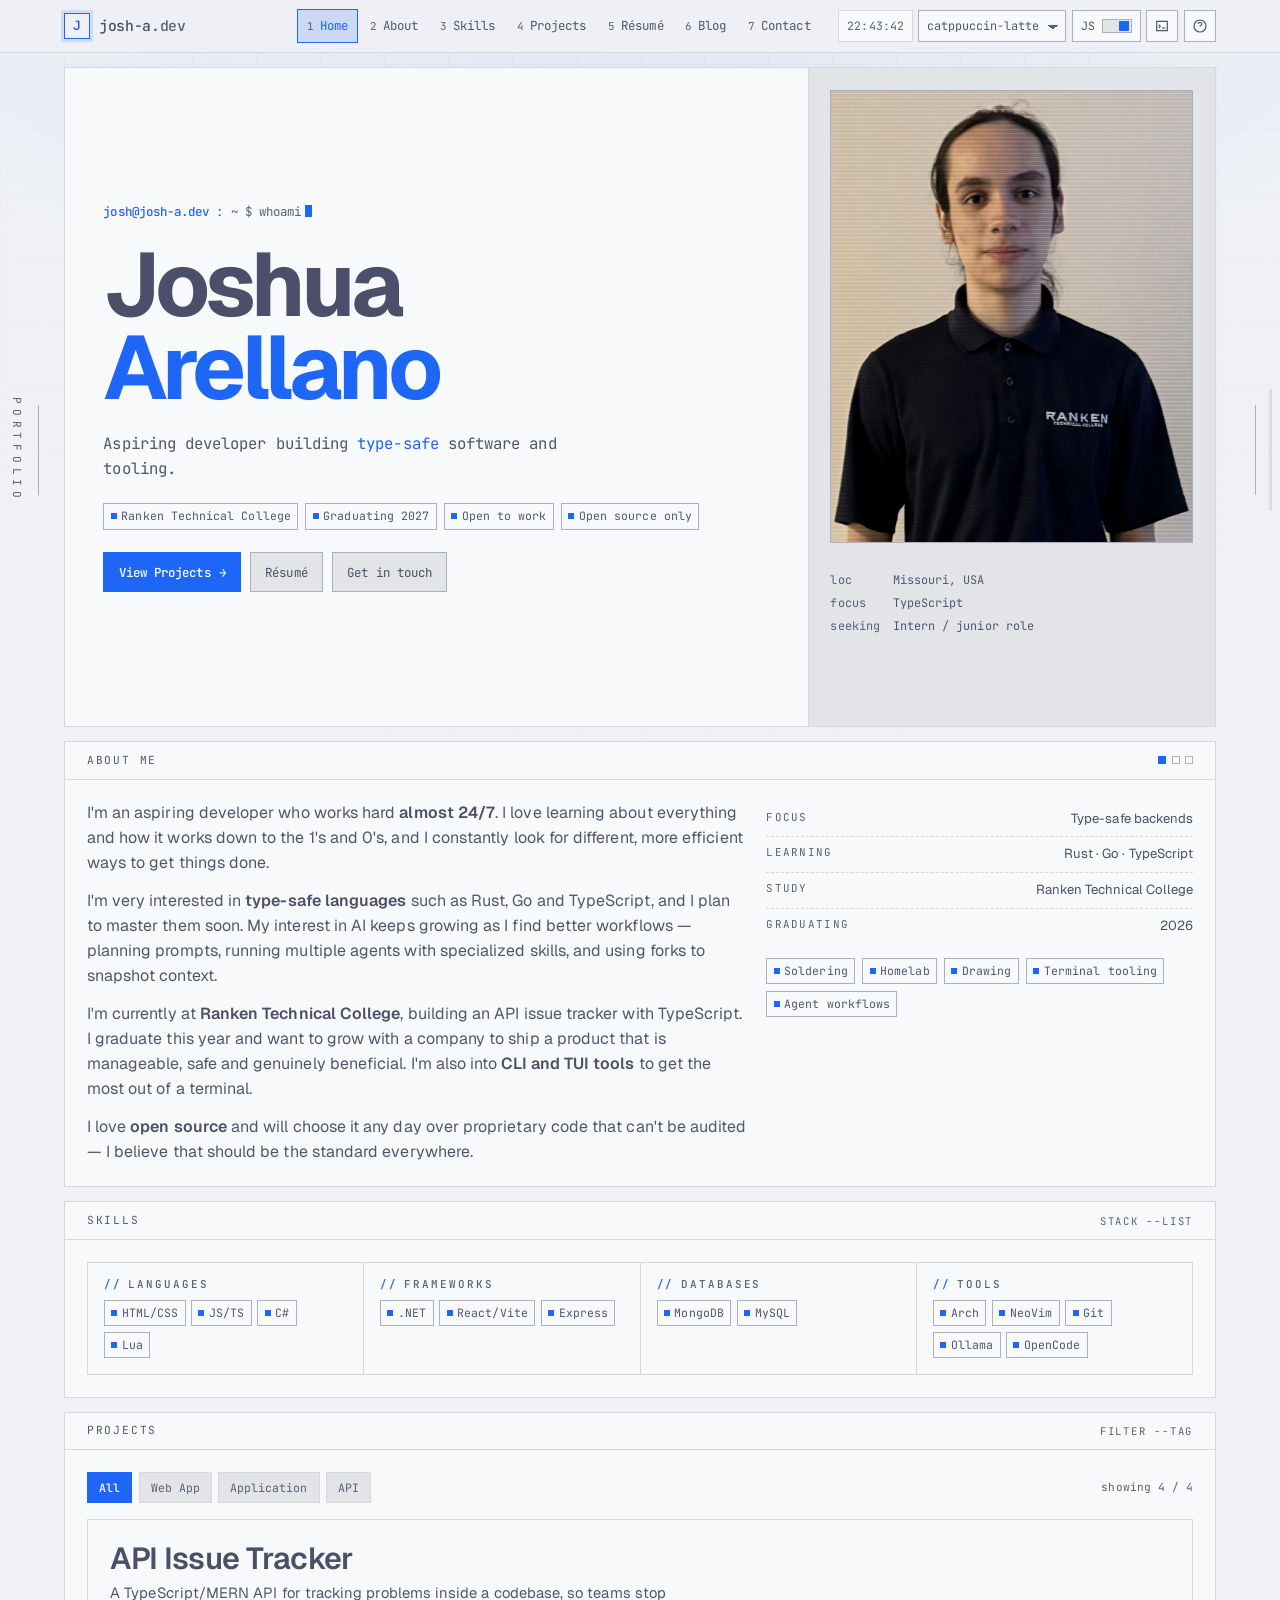
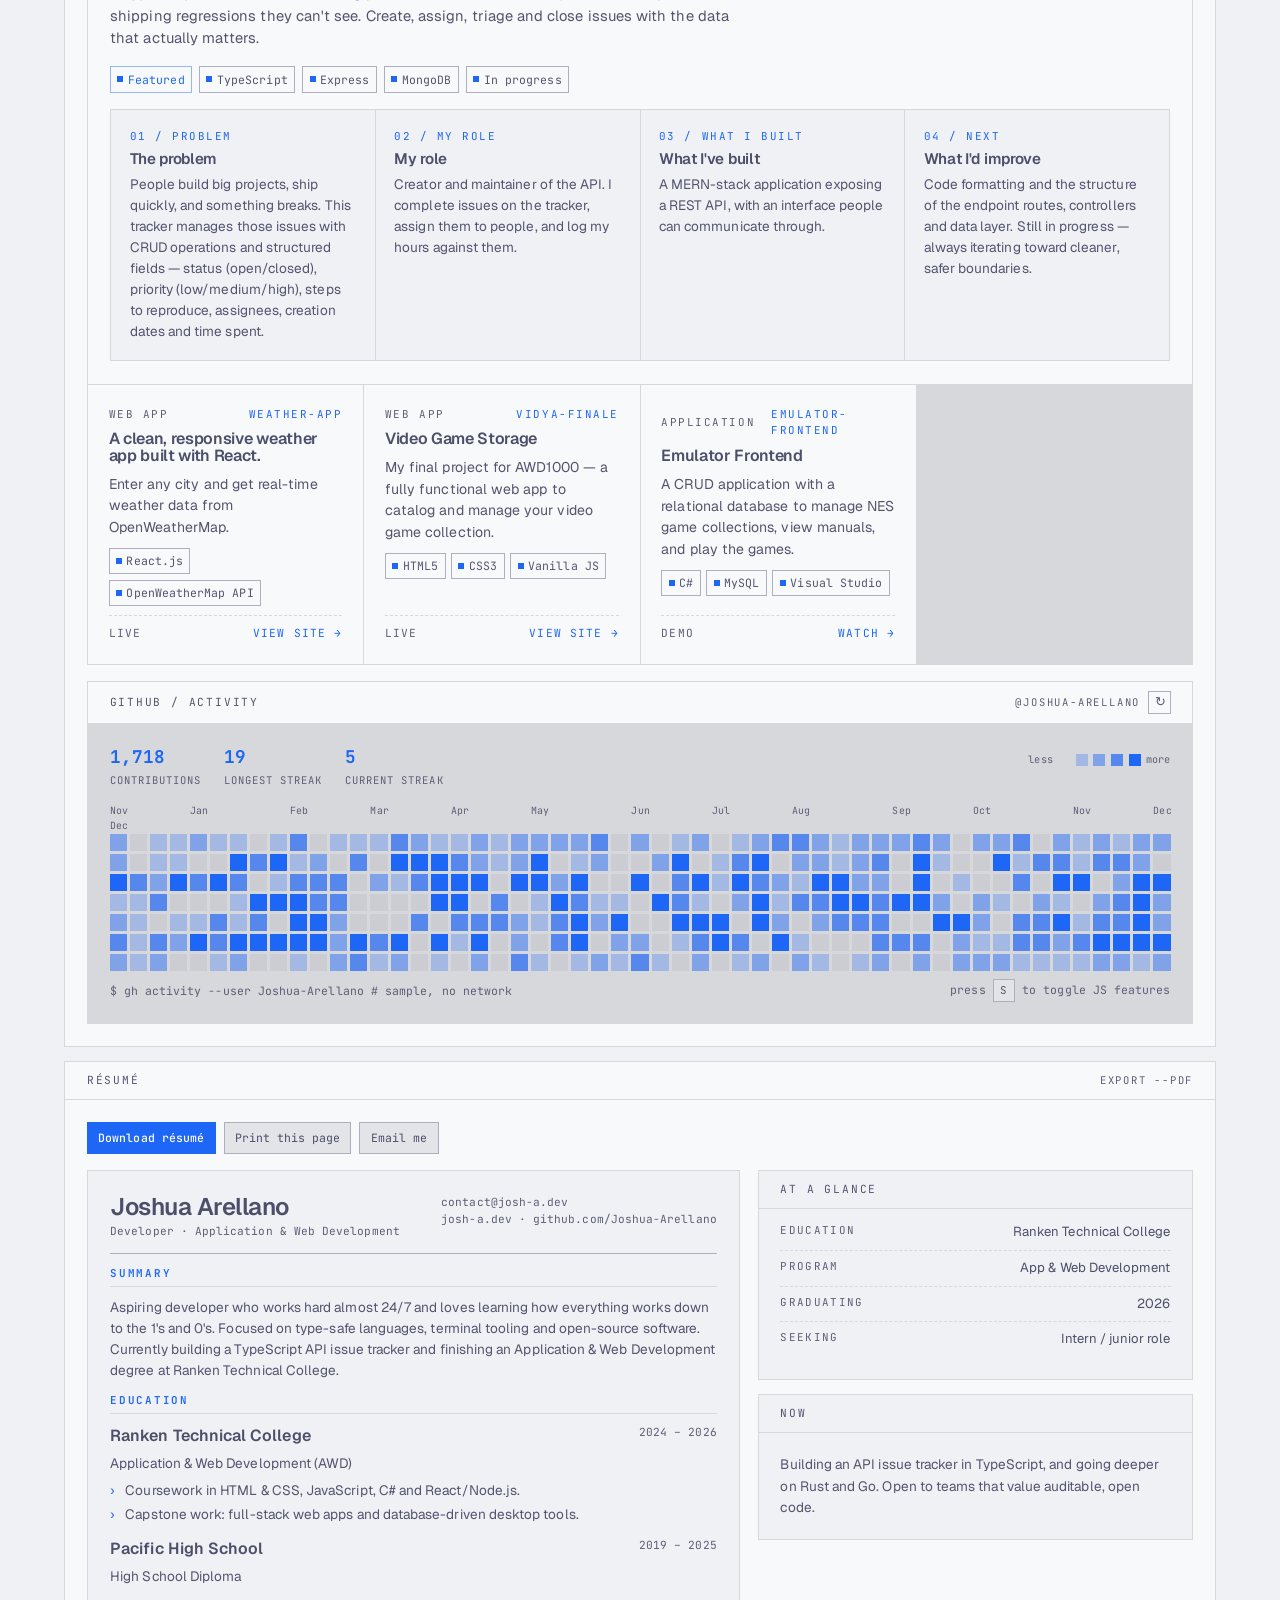
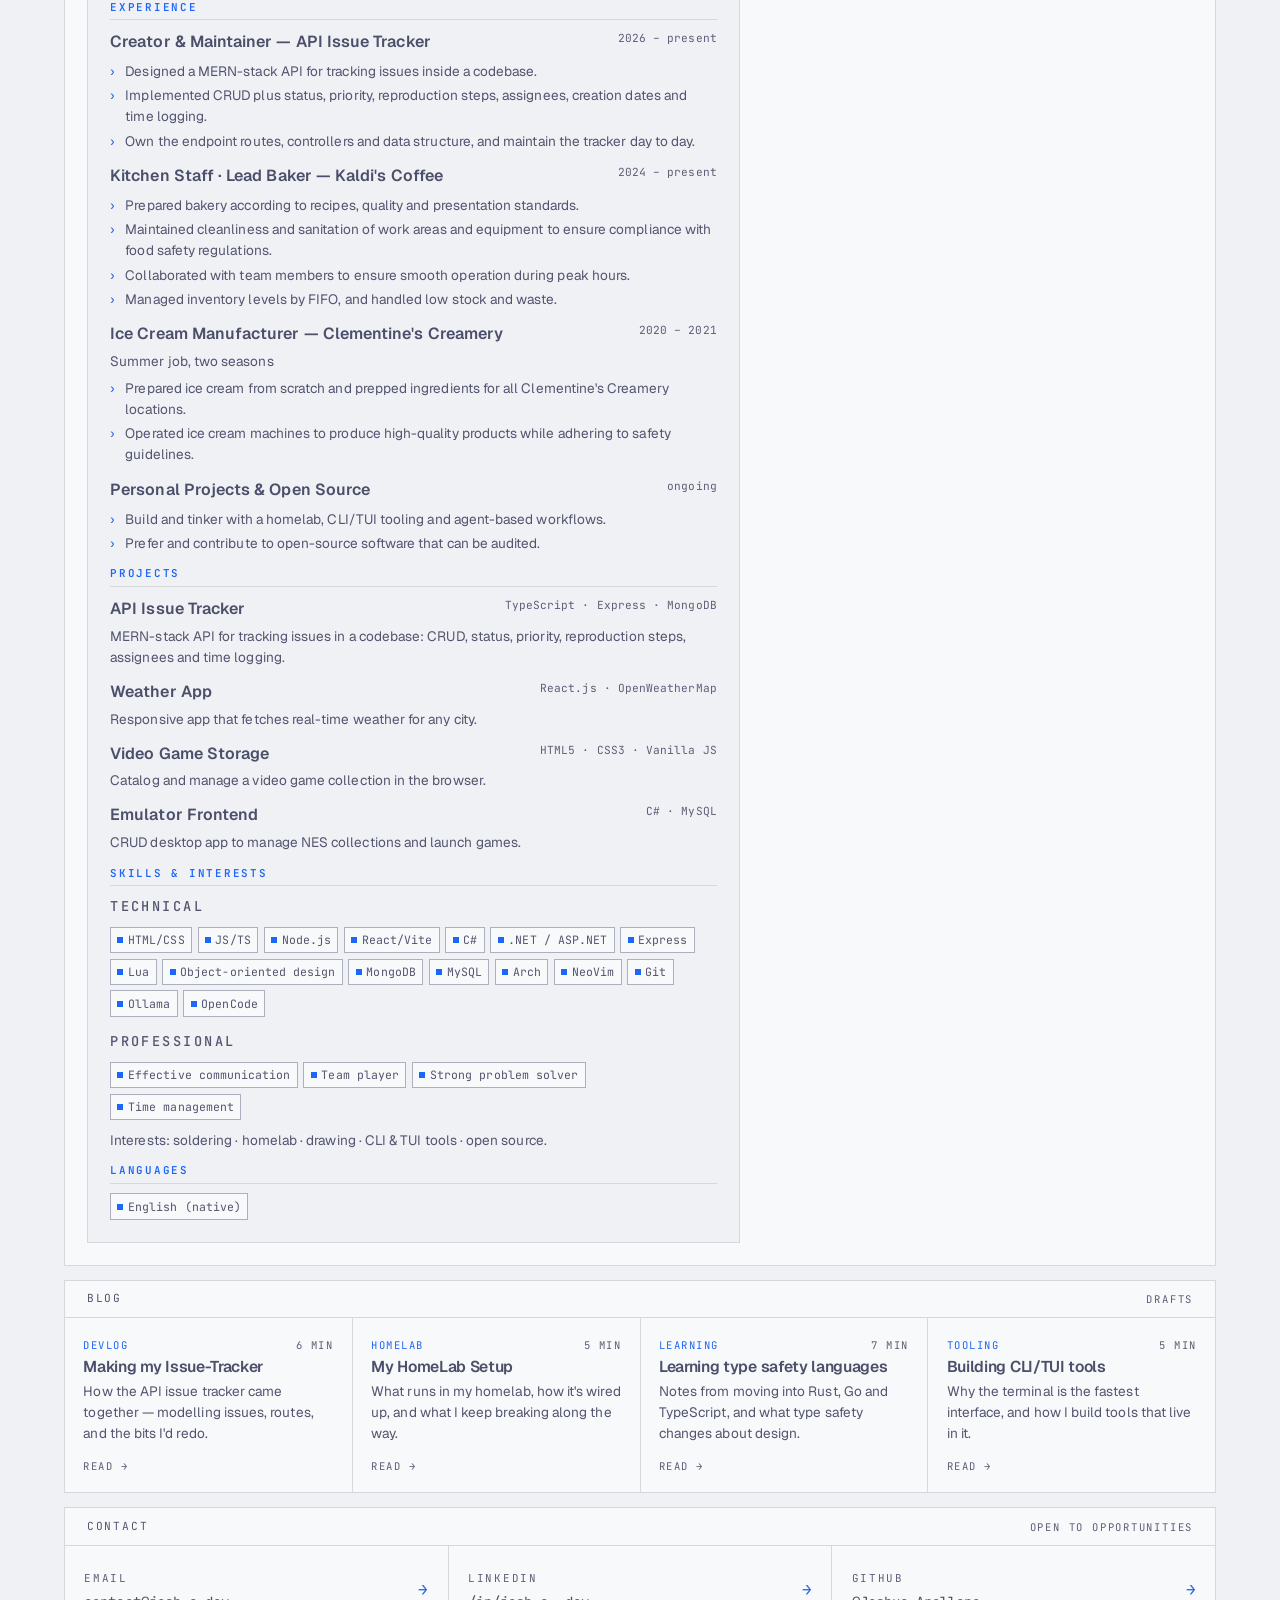
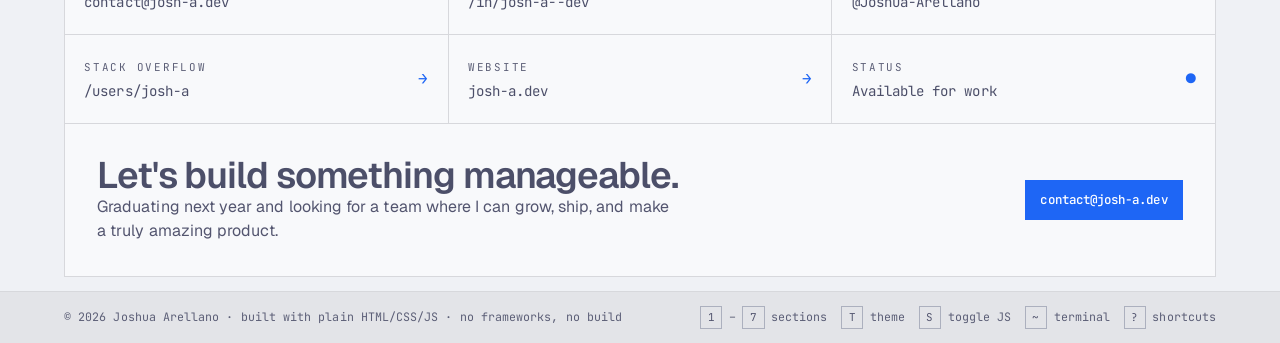
==== index.html @ 891c3242 "feat: replace the site with a single-page portfolio The repo served a four-page static site — index," ====
<!doctype html>
<!--
  ============================================================================
  josh-a.dev  ·  portfolio  ·  compact "panel" edition
  ============================================================================
  Three plain files. No frameworks, no build step, no bundler:

    index.html   markup + metadata            (this file)
    styles.css   tokens, layout, components, responsive + print rules
    app.js       themes, scroll-spy, filters, heatmap, terminal, keybinds

  Both are loaded as ordinary, classic assets — no ES modules — so opening this
  file straight from disk still works, and so does any static host.
  Only Google Fonts is external, and it degrades to system fonts offline.

  The small inline script below is intentional: it restores the saved theme
  before first paint. From app.js (which is deferred) it would run too late.

  Design language borrowed from omarchy.us:
    · token-driven themes (22) swapped with one `data-theme` attribute
    · square corners, 1px hairline rules, window/panel chrome
    · Geist (sans) + JetBrains Mono (mono), wide-tracked uppercase labels
    · thin gutters and compact type keep every screen full of content

  With JavaScript off the page is still complete: content is plain markup and
  JS-only affordances hide behind `[data-js="off"]`. The S key (or the header
  switch) turns the JS-powered extras off and back on, live.
  ============================================================================
-->
<html lang="en" dir="ltr" data-theme="tokyo-night" data-js="on" class="no-js">
  <head>
    <meta charset="utf-8" />
    <meta
      name="viewport"
      content="width=device-width, initial-scale=1, viewport-fit=cover"
    />
    <meta name="color-scheme" content="dark light" />
    <meta name="theme-color" content="#1a1b26" />

    <title>josh-a.dev — Joshua Arellano, developer</title>
    <meta
      name="description"
      content="Joshua Arellano — aspiring developer building type-safe APIs, CLIs and web apps. Ranken Technical College '26. Homelab, open source and terminal maximalist."
    />
    <meta name="author" content="Joshua Arellano" />

    <!-- Open Graph / link previews. og:image resolves to the headshot beside this file. -->
    <meta property="og:type" content="website" />
    <meta property="og:site_name" content="josh-a.dev" />
    <meta
      property="og:title"
      content="josh-a.dev — Joshua Arellano, developer"
    />
    <meta
      property="og:description"
      content="Aspiring developer building type-safe APIs, CLIs and web apps. Homelab, open source and terminal maximalist."
    />
    <meta property="og:url" content="https://josh-a.dev/" />
    <meta property="og:image" content="https://josh-a.dev/headshot.jpg" />
    <meta property="og:image:alt" content="Portrait of Joshua Arellano" />
    <meta property="og:locale" content="en_US" />
    <meta name="twitter:card" content="summary_large_image" />
    <meta
      name="twitter:title"
      content="josh-a.dev — Joshua Arellano, developer"
    />
    <meta
      name="twitter:description"
      content="Type-safe APIs, CLIs and web apps. Ranken Technical College '26."
    />
    <meta name="twitter:image" content="https://josh-a.dev/headshot.jpg" />

    <!-- Inline SVG favicon: one less file to ship, themed by hand. -->
    <link
      rel="icon"
      href="data:image/svg+xml,<svg xmlns='http://www.w3.org/2000/svg' viewBox='0 0 32 32'><rect width='32' height='32' fill='%231a1b26'/><rect x='4' y='4' width='24' height='24' fill='none' stroke='%239ece6a' stroke-width='2'/><text x='16' y='23' font-family='monospace' font-size='16' fill='%239ece6a' text-anchor='middle'>j</text></svg>"
    />
    <link rel="canonical" href="https://josh-a.dev/" />

    <!-- Same typeface pair omarchy uses. -->
    <link rel="preconnect" href="https://fonts.googleapis.com" />
    <link rel="preconnect" href="https://fonts.gstatic.com" crossorigin />
    <link
      rel="stylesheet"
      href="https://fonts.googleapis.com/css2?family=Geist:wght@300;400;500;600;700&family=JetBrains+Mono:ital,wght@0,300;0,400;0,500;0,700;1,400&display=swap"
    />

    <!-- Bootstrap: mark JS on and restore the saved theme before first paint so
     there is never a flash of the wrong palette. -->
    <script>
      (function () {
        var root = document.documentElement;
        /* JS is running, so drop the no-js class straight away. */
        root.classList.remove("no-js");
        try {
          var t = localStorage.getItem("josh-a.dev:theme");
          if (t && /^[a-z0-9-]+$/.test(t)) root.setAttribute("data-theme", t);
          else if (
            window.matchMedia &&
            matchMedia("(prefers-color-scheme: light)").matches
          )
            root.setAttribute("data-theme", "catppuccin-latte");
          if (localStorage.getItem("josh-a.dev:js") === "0")
            root.setAttribute("data-js", "off");
        } catch (e) {
          /* private mode / file:// — defaults are fine */
        }
      })();
    </script>

    <script type="application/ld+json">
      {
        "@context": "https://schema.org",
        "@type": "Person",
        "name": "Joshua Arellano",
        "url": "https://josh-a.dev/",
        "jobTitle": "Developer",
        "email": "contact@josh-a.dev",
        "knowsAbout": ["TypeScript", "Rust", "Go", "C#", "Open Source"],
        "alumniOf": {
          "@type": "CollegeOrUniversity",
          "name": "Ranken Technical College"
        },
        "sameAs": [
          "https://github.com/Joshua-Arellano",
          "https://www.linkedin.com/in/josh-a--dev/",
          "https://stackoverflow.com/users/33202939/josh-a"
        ]
      }
    </script>

    <link rel="stylesheet" href="styles.css" />
  </head>

  <body>
    <a class="skip" href="#main">Skip to content</a>

    <!-- ==========================================================================
     HEADER — brand, compact nav, theme picker, JS switch, clock, tools
     ========================================================================== -->
    <header class="topbar">
      <div class="topbar-inner">
        <a class="brand" href="#home" aria-label="josh-a.dev — home">
          <span class="mark mono" aria-hidden="true">J</span>
          <b class="mono">josh-a<span>.dev</span></b>
        </a>

        <!-- Nav links live in the DOM always; JS only adds the active highlight. -->
        <nav class="mainnav" id="nav" aria-label="Section navigation">
          <a href="#home" data-nav="home"><span class="num">1</span>Home</a>
          <a href="#about" data-nav="about"><span class="num">2</span>About</a>
          <a href="#skills" data-nav="skills"
            ><span class="num">3</span>Skills</a
          >
          <a href="#projects" data-nav="projects"
            ><span class="num">4</span>Projects</a
          >
          <a href="#resume" data-nav="resume"
            ><span class="num">5</span>Résumé</a
          >
          <a href="#blog" data-nav="blog"><span class="num">6</span>Blog</a>
          <a href="#contact" data-nav="contact"
            ><span class="num">7</span>Contact</a
          >
        </nav>

        <div class="tools">
          <span class="clock js-only" id="clock" aria-hidden="true"
            >--:--:--</span
          >

          <!-- Theme picker; populated by JS and hidden when JS is toggled off. -->
          <label class="sr" for="theme-select">Theme</label>
          <select
            class="js-only"
            id="theme-select"
            aria-label="Choose a colour theme"
          >
            <option value="tokyo-night">tokyo-night</option>
          </select>

          <!-- The JavaScript switch: turns the JS-powered extras off and on. It
           stays visible while JS is on; with JS truly disabled the <noscript>
           styles hide it so there is never an inert control on screen. -->
          <button
            class="switch"
            id="js-toggle"
            type="button"
            role="switch"
            aria-checked="true"
            title="Toggle JavaScript-powered features (S)"
          >
            <span>JS</span>
            <span class="track"><span class="knob"></span></span>
          </button>

          <button
            class="iconbtn js-only"
            id="open-terminal"
            type="button"
            title="Terminal (~)"
            aria-label="Open interactive terminal"
          >
            <svg
              viewBox="0 0 24 24"
              fill="none"
              stroke="currentColor"
              stroke-width="1.8"
              aria-hidden="true"
            >
              <path d="M4 5h16v14H4z"></path>
              <path d="M7 10l2.5 2.5L7 15"></path>
              <path d="M12 15h5"></path>
            </svg>
          </button>
          <button
            class="iconbtn js-only"
            id="open-keys"
            type="button"
            title="Keyboard shortcuts (?)"
            aria-label="Show keyboard shortcuts"
          >
            <svg
              viewBox="0 0 24 24"
              fill="none"
              stroke="currentColor"
              stroke-width="1.8"
              aria-hidden="true"
            >
              <circle cx="12" cy="12" r="9"></circle>
              <path d="M9.5 9a2.5 2.5 0 1 1 4 2c-.7.5-1.5 1-1.5 1.8"></path>
              <path d="M12 17h.01"></path>
            </svg>
          </button>
        </div>
      </div>
    </header>

    <main id="main">
      <!-- ======================================================================
       1 · HOME — hero panel
       ====================================================================== -->
      <section class="panel hero" id="home" aria-labelledby="home-title">
        <div class="hero-copy">
          <p class="prompt">
            <b>josh@josh-a.dev</b> : ~ $ whoami<span
              class="cursor"
              aria-hidden="true"
            ></span>
          </p>
          <h1 id="home-title">Joshua<br /><em>Arellano</em></h1>
          <p class="role">
            Aspiring developer building
            <span class="accent">type-safe</span> software and tooling.
            <span class="dim"> </span>
          </p>
          <ul class="statusrow">
            <li class="tag">Ranken Technical College</li>
            <li class="tag">Graduating 2027</li>
            <li class="tag">Open to work</li>
            <li class="tag">Open source only</li>
          </ul>
          <div class="cta">
            <a class="btn primary" href="#projects"
              >View Projects <span aria-hidden="true">&rarr;</span></a
            >
            <a class="btn" href="#resume">Résumé</a>
            <a class="btn" href="#contact">Get in touch</a>
          </div>
        </div>

        <div class="hero-side">
          <!-- Headshot; the initials fallback shows if headshot.jpg is ever missing. -->
          <figure class="headshot">
            <div class="headshot-fallback" aria-hidden="true">
              <b>JA</b><span>headshot.jpg</span>
            </div>
            <img
              src="headshot.jpg"
              alt="Headshot of Joshua Arellano"
              width="1000"
              height="1250"
              decoding="async"
              onerror="this.style.display = 'none'"
            />
          </figure>

          <dl class="spec">
            <dt>loc</dt>
            <dd>Missouri, USA</dd>
            <dt>focus</dt>
            <dd>TypeScript</dd>
            <dt>seeking</dt>
            <dd>Intern / junior role</dd>
          </dl>
        </div>
      </section>

      <!-- ======================================================================
       2 · ABOUT
       ====================================================================== -->
      <section class="panel" id="about" aria-labelledby="about-title">
        <div class="panel-hd">
          <span class="t" id="about-title">About Me</span>
          <span class="dot" aria-hidden="true"><i></i><i></i><i></i></span>
        </div>
        <div class="panel-bd">
          <div class="about-grid">
            <div class="bio js-reveal">
              <p>
                I'm an aspiring developer who works hard
                <strong>almost 24/7</strong>. I love learning about everything
                and how it works down to the 1's and 0's, and I constantly look
                for different, more efficient ways to get things done.
              </p>
              <p>
                I'm very interested in <strong>type-safe languages</strong> such
                as Rust, Go and TypeScript, and I plan to master them soon. My
                interest in AI keeps growing as I find better workflows —
                planning prompts, running multiple agents with specialized
                skills, and using forks to snapshot context.
              </p>
              <p>
                I'm currently at <strong>Ranken Technical College</strong>,
                building an API issue tracker with TypeScript. I graduate this
                year and want to grow with a company to ship a product that is
                manageable, safe and genuinely beneficial. I'm also into
                <strong>CLI and TUI tools</strong> to get the most out of a
                terminal.
              </p>
              <p>
                I love <strong>open source</strong> and will choose it any day
                over proprietary code that can't be audited — I believe that
                should be the standard everywhere.
              </p>
            </div>

            <aside
              class="about-side js-reveal"
              aria-label="Current focus and hobbies"
            >
              <ul class="facts">
                <li>
                  <span class="k">Focus</span
                  ><span class="v">Type-safe backends</span>
                </li>
                <li>
                  <span class="k">Learning</span
                  ><span class="v">Rust · Go · TypeScript</span>
                </li>
                <li>
                  <span class="k">Study</span
                  ><span class="v">Ranken Technical College</span>
                </li>
                <li>
                  <span class="k">Graduating</span><span class="v">2026</span>
                </li>
              </ul>
              <ul class="statusrow" aria-label="Hobbies">
                <li class="tag">Soldering</li>
                <li class="tag">Homelab</li>
                <li class="tag">Drawing</li>
                <li class="tag">Terminal tooling</li>
                <li class="tag">Agent workflows</li>
              </ul>
            </aside>
          </div>
        </div>
      </section>

      <!-- ======================================================================
       3 · SKILLS
       ====================================================================== -->
      <section class="panel" id="skills" aria-labelledby="skills-title">
        <div class="panel-hd">
          <span class="t" id="skills-title">Skills</span>
          <span class="mono">stack --list</span>
        </div>
        <div class="panel-bd">
          <div class="skill-groups js-reveal">
            <div class="skill-group">
              <h3 class="label">
                <span class="accent" aria-hidden="true">//</span>Languages
              </h3>
              <ul class="chiprow">
                <li class="tag">HTML/CSS</li>
                <li class="tag">JS/TS</li>
                <li class="tag">C#</li>
                <li class="tag">Lua</li>
              </ul>
            </div>
            <div class="skill-group">
              <h3 class="label">
                <span class="accent" aria-hidden="true">//</span>Frameworks
              </h3>
              <ul class="chiprow">
                <li class="tag">.NET</li>
                <li class="tag">React/Vite</li>
                <li class="tag">Express</li>
              </ul>
            </div>
            <div class="skill-group">
              <h3 class="label">
                <span class="accent" aria-hidden="true">//</span>Databases
              </h3>
              <ul class="chiprow">
                <li class="tag">MongoDB</li>
                <li class="tag">MySQL</li>
              </ul>
            </div>
            <div class="skill-group">
              <h3 class="label">
                <span class="accent" aria-hidden="true">//</span>Tools
              </h3>
              <ul class="chiprow">
                <li class="tag">Arch</li>
                <li class="tag">NeoVim</li>
                <li class="tag">Git</li>
                <li class="tag">Ollama</li>
                <li class="tag">OpenCode</li>
              </ul>
            </div>
          </div>
        </div>
      </section>

      <!-- ======================================================================
       4 · PROJECTS — filters, cards, featured case study, GitHub block
       ====================================================================== -->
      <section class="panel" id="projects" aria-labelledby="projects-title">
        <div class="panel-hd">
          <span class="t" id="projects-title">Projects</span>
          <span class="mono">filter --tag</span>
        </div>
        <div class="panel-bd">
          <div
            class="filters js-only"
            role="group"
            aria-label="Filter projects by tag"
          >
            <button
              class="fbtn"
              type="button"
              data-filter="all"
              aria-pressed="true"
            >
              All
            </button>
            <button
              class="fbtn"
              type="button"
              data-filter="web-app"
              aria-pressed="false"
            >
              Web App
            </button>
            <button
              class="fbtn"
              type="button"
              data-filter="application"
              aria-pressed="false"
            >
              Application
            </button>
            <button
              class="fbtn"
              type="button"
              data-filter="api"
              aria-pressed="false"
            >
              API
            </button>
            <span class="fcount" id="filter-count" aria-live="polite"
              >showing 4 / 4</span
            >
          </div>

          <div class="pgrid js-reveal" id="pgrid">
            <!-- Featured: the API issue tracker, as a case study spanning the grid. -->
            <article class="case" data-tags="api web-app">
              <div class="case-head">
                <div>
                  <h3>API Issue Tracker</h3>
                  <p>
                    A TypeScript/MERN API for tracking problems inside a
                    codebase, so teams stop shipping regressions they can't see.
                    Create, assign, triage and close issues with the data that
                    actually matters.
                  </p>
                </div>
                <ul class="statusrow">
                  <li class="tag is-brand">Featured</li>
                  <li class="tag">TypeScript</li>
                  <li class="tag">Express</li>
                  <li class="tag">MongoDB</li>
                  <li class="tag">In progress</li>
                </ul>
              </div>

              <div class="case-cards">
                <article class="case-card">
                  <span class="n">01 / problem</span>
                  <h4>The problem</h4>
                  <p>
                    People build big projects, ship quickly, and something
                    breaks. This tracker manages those issues with CRUD
                    operations and structured fields — status (open/closed),
                    priority (low/medium/high), steps to reproduce, assignees,
                    creation dates and time spent.
                  </p>
                </article>
                <article class="case-card">
                  <span class="n">02 / my role</span>
                  <h4>My role</h4>
                  <p>
                    Creator and maintainer of the API. I complete issues on the
                    tracker, assign them to people, and log my hours against
                    them.
                  </p>
                </article>
                <article class="case-card">
                  <span class="n">03 / what i built</span>
                  <h4>What I've built</h4>
                  <p>
                    A MERN-stack application exposing a REST API, with an
                    interface people can communicate through.
                  </p>
                </article>
                <article class="case-card">
                  <span class="n">04 / next</span>
                  <h4>What I'd improve</h4>
                  <p>
                    Code formatting and the structure of the endpoint routes,
                    controllers and data layer. Still in progress — always
                    iterating toward cleaner, safer boundaries.
                  </p>
                </article>
              </div>
            </article>

            <!-- Weather App -->
            <article class="pcard" data-tags="web-app">
              <div class="ph">
                <span>web app</span><span class="repo">weather-app</span>
              </div>
              <h3>A clean, responsive weather app built with React.</h3>
              <p>
                Enter any city and get real-time weather data from
                OpenWeatherMap.
              </p>
              <div class="meta">
                <span class="tag">React.js</span
                ><span class="tag">OpenWeatherMap API</span>
              </div>
              <div class="foot">
                <span>Live</span>
                <a
                  href="https://joshua-arellano.github.io/weather-app/"
                  target="_blank"
                  rel="noopener noreferrer"
                  >View site &rarr;</a
                >
              </div>
            </article>

            <!-- Video Game Storage -->
            <article class="pcard" data-tags="web-app">
              <div class="ph">
                <span>web app</span><span class="repo">vidya-finale</span>
              </div>
              <h3>Video Game Storage</h3>
              <p>
                My final project for AWD1000 — a fully functional web app to
                catalog and manage your video game collection.
              </p>
              <div class="meta">
                <span class="tag">HTML5</span><span class="tag">CSS3</span
                ><span class="tag">Vanilla JS</span>
              </div>
              <div class="foot">
                <span>Live</span>
                <a
                  href="https://joshua-arellano.github.io/Vidya-Finale/"
                  target="_blank"
                  rel="noopener noreferrer"
                  >View site &rarr;</a
                >
              </div>
            </article>

            <!-- Emulator Frontend -->
            <article class="pcard" data-tags="application">
              <div class="ph">
                <span>application</span
                ><span class="repo">emulator-frontend</span>
              </div>
              <h3>Emulator Frontend</h3>
              <p>
                A CRUD application with a relational database to manage NES game
                collections, view manuals, and play the games.
              </p>
              <div class="meta">
                <span class="tag">C#</span><span class="tag">MySQL</span
                ><span class="tag">Visual Studio</span>
              </div>
              <div class="foot">
                <span>Demo</span>
                <a
                  href="https://www.youtube.com/watch?v=xxcRvYgpA0Q"
                  target="_blank"
                  rel="noopener noreferrer"
                  >Watch &rarr;</a
                >
              </div>
            </article>
          </div>

          <!-- GitHub contribution block. Built by JS; JS-off shows a fallback note. -->
          <div class="tracker">
            <div class="panel-hd">
              <span class="t">github / activity</span>
              <span class="gh-actions">
                <a
                  class="mono"
                  href="https://github.com/Joshua-Arellano"
                  target="_blank"
                  rel="noopener noreferrer"
                  >@Joshua-Arellano</a
                >
                <button
                  class="gh-refresh js-only"
                  id="gh-refresh"
                  type="button"
                  title="Refresh contribution data"
                  aria-label="Refresh GitHub contribution data"
                >
                  &#8635;
                </button>
              </span>
            </div>

            <div class="gh-top">
              <div class="gh-stats" id="gh-stats">
                <span class="gh-note">summarising contributions…</span>
              </div>
              <div class="gh-legend" aria-hidden="true">
                <span>less</span>
                <span class="sw cell" data-lvl="0"></span>
                <span class="sw cell" data-lvl="1"></span>
                <span class="sw cell" data-lvl="2"></span>
                <span class="sw cell" data-lvl="3"></span>
                <span class="sw cell" data-lvl="4"></span>
                <span>more</span>
              </div>
            </div>

            <div class="gh-scroll">
              <div class="gh-months" id="gh-months" aria-hidden="true"></div>
              <div
                class="gh-grid"
                id="gh-grid"
                role="img"
                aria-label="GitHub contribution graph for the last year"
              ></div>
            </div>

            <div class="gh-foot">
              <span class="gh-note" id="gh-note"
                >$ gh activity --user Joshua-Arellano</span
              >
              <span class="gh-note kbd-hint"
                >press <span class="kbd">S</span> to toggle JS features</span
              >
            </div>
          </div>
        </div>
      </section>

      <!-- ======================================================================
       5 · RÉSUMÉ — in-page document + print/download actions
       ====================================================================== -->
      <section class="panel" id="resume" aria-labelledby="resume-title">
        <div class="panel-hd">
          <span class="t" id="resume-title">Résumé</span>
          <span class="mono">export --pdf</span>
        </div>
        <div class="panel-bd">
          <div class="resume-bar">
            <!-- A real resume.pdf sits next to this file, so the download needs
                 no JavaScript at all — it works with the switch turned off. -->
            <a
              class="btn primary sm"
              href="resume.pdf"
              download="Joshua-Arellano-Resume.pdf"
              >Download résumé</a
            >
            <button class="btn sm js-only" id="resume-print" type="button">
              Print this page
            </button>
            <a class="btn sm" href="mailto:contact@josh-a.dev">Email me</a>
          </div>

          <div class="resume-grid">
            <article class="resume-doc js-reveal" aria-label="Résumé document">
              <header>
                <div>
                  <h3>Joshua Arellano</h3>
                  <p class="cline">
                    Developer · Application &amp; Web Development
                  </p>
                </div>
                <p class="cline">
                  contact@josh-a.dev<br />
                  josh-a.dev · github.com/Joshua-Arellano
                </p>
              </header>

              <section class="rblock">
                <h4>Summary</h4>
                <p>
                  Aspiring developer who works hard almost 24/7 and loves
                  learning how everything works down to the 1's and 0's. Focused
                  on type-safe languages, terminal tooling and open-source
                  software. Currently building a TypeScript API issue tracker
                  and finishing an Application &amp; Web Development degree at
                  Ranken Technical College.
                </p>
              </section>

              <section class="rblock">
                <h4>Education</h4>
                <div class="entry">
                  <div class="ehead">
                    <b>Ranken Technical College</b><span>2024 – 2026</span>
                  </div>
                  <p>
                    Application &amp; Web Development (AWD)
                  </p>
                  <ul>
                    <li>
                      Coursework in HTML &amp; CSS, JavaScript, C# and
                      React/Node.js.
                    </li>
                    <li>
                      Capstone work: full-stack web apps and database-driven
                      desktop tools.
                    </li>
                  </ul>
                </div>
                <div class="entry">
                  <div class="ehead">
                    <b>Pacific High School</b><span>2019 – 2025</span>
                  </div>
                  <p>High School Diploma</p>
                </div>
              </section>

              <section class="rblock">
                <h4>Experience</h4>
                <div class="entry">
                  <div class="ehead">
                    <b>Creator &amp; Maintainer — API Issue Tracker</b
                    ><span>2026 – present</span>
                  </div>
                  <ul>
                    <li>
                      Designed a MERN-stack API for tracking issues inside a
                      codebase.
                    </li>
                    <li>
                      Implemented CRUD plus status, priority, reproduction
                      steps, assignees, creation dates and time logging.
                    </li>
                    <li>
                      Own the endpoint routes, controllers and data structure,
                      and maintain the tracker day to day.
                    </li>
                  </ul>
                </div>
                <div class="entry">
                  <div class="ehead">
                    <b>Kitchen Staff · Lead Baker — Kaldi's Coffee</b
                    ><span>2024 – present</span>
                  </div>
                  <ul>
                    <li>
                      Prepared bakery according to recipes, quality and
                      presentation standards.
                    </li>
                    <li>
                      Maintained cleanliness and sanitation of work areas and
                      equipment to ensure compliance with food safety
                      regulations.
                    </li>
                    <li>
                      Collaborated with team members to ensure smooth operation
                      during peak hours.
                    </li>
                    <li>
                      Managed inventory levels by FIFO, and handled low stock
                      and waste.
                    </li>
                  </ul>
                </div>
                <div class="entry">
                  <div class="ehead">
                    <b>Ice Cream Manufacturer — Clementine's Creamery</b
                    ><span>2020 – 2021</span>
                  </div>
                  <p>Summer job, two seasons</p>
                  <ul>
                    <li>
                      Prepared ice cream from scratch and prepped ingredients
                      for all Clementine's Creamery locations.
                    </li>
                    <li>
                      Operated ice cream machines to produce high-quality
                      products while adhering to safety guidelines.
                    </li>
                  </ul>
                </div>
                <div class="entry">
                  <div class="ehead">
                    <b>Personal Projects &amp; Open Source</b
                    ><span>ongoing</span>
                  </div>
                  <ul>
                    <li>
                      Build and tinker with a homelab, CLI/TUI tooling and
                      agent-based workflows.
                    </li>
                    <li>
                      Prefer and contribute to open-source software that can be
                      audited.
                    </li>
                  </ul>
                </div>
              </section>

              <section class="rblock">
                <h4>Projects</h4>
                <div class="entry">
                  <div class="ehead">
                    <b>API Issue Tracker</b
                    ><span>TypeScript · Express · MongoDB</span>
                  </div>
                  <p>
                    MERN-stack API for tracking issues in a codebase: CRUD, status,
                    priority, reproduction steps, assignees and time logging.
                  </p>
                </div>
                <div class="entry">
                  <div class="ehead">
                    <b>Weather App</b><span>React.js · OpenWeatherMap</span>
                  </div>
                  <p>
                    Responsive app that fetches real-time weather for any city.
                  </p>
                </div>
                <div class="entry">
                  <div class="ehead">
                    <b>Video Game Storage</b
                    ><span>HTML5 · CSS3 · Vanilla JS</span>
                  </div>
                  <p>
                    Catalog and manage a video game collection in the browser.
                  </p>
                </div>
                <div class="entry">
                  <div class="ehead">
                    <b>Emulator Frontend</b><span>C# · MySQL</span>
                  </div>
                  <p>
                    CRUD desktop app to manage NES collections and launch games.
                  </p>
                </div>
              </section>

              <section class="rblock">
                <h4>Skills &amp; Interests</h4>
                <p class="label">Technical</p>
                <ul class="chiprow">
                  <li class="tag">HTML/CSS</li>
                  <li class="tag">JS/TS</li>
                  <li class="tag">Node.js</li>
                  <li class="tag">React/Vite</li>
                  <li class="tag">C#</li>
                  <li class="tag">.NET / ASP.NET</li>
                  <li class="tag">Express</li>
                  <li class="tag">Lua</li>
                  <li class="tag">Object-oriented design</li>
                  <li class="tag">MongoDB</li>
                  <li class="tag">MySQL</li>
                  <li class="tag">Arch</li>
                  <li class="tag">NeoVim</li>
                  <li class="tag">Git</li>
                  <li class="tag">Ollama</li>
                  <li class="tag">OpenCode</li>
                </ul>
                <p class="label">Professional</p>
                <ul class="chiprow">
                  <li class="tag">Effective communication</li>
                  <li class="tag">Team player</li>
                  <li class="tag">Strong problem solver</li>
                  <li class="tag">Time management</li>
                </ul>
                <p>
                  Interests: soldering · homelab · drawing · CLI &amp; TUI tools
                  · open source.
                </p>
              </section>

              <section class="rblock">
                <h4>Languages</h4>
                <ul class="chiprow">
                  <li class="tag">English (native)</li>
                </ul>
              </section>
            </article>

            <aside class="rside js-reveal" aria-label="Résumé notes">
              <div class="panel">
                <div class="panel-hd"><span class="t">At a glance</span></div>
                <div class="panel-bd tight">
                  <ul class="facts">
                    <li>
                      <span class="k">Education</span
                      ><span class="v">Ranken Technical College</span>
                    </li>
                    <li>
                      <span class="k">Program</span
                      ><span class="v">App &amp; Web Development</span>
                    </li>
                    <li>
                      <span class="k">Graduating</span
                      ><span class="v">2026</span>
                    </li>
                    <li>
                      <span class="k">Seeking</span
                      ><span class="v">Intern / junior role</span>
                    </li>
                  </ul>
                </div>
              </div>
              <div class="panel">
                <div class="panel-hd"><span class="t">Now</span></div>
                <div class="panel-bd">
                  <p>
                    Building an API issue tracker in TypeScript, and going
                    deeper on Rust and Go. Open to teams that value auditable,
                    open code.
                  </p>
                </div>
              </div>
            </aside>
          </div>
        </div>
      </section>

      <!-- ======================================================================
       6 · BLOG — placeholder posts, compact and stretching to fill the panel
       ====================================================================== -->
      <section class="panel" id="blog" aria-labelledby="blog-title">
        <div class="panel-hd">
          <span class="t" id="blog-title">Blog</span>
          <span class="mono">drafts</span>
        </div>
        <div class="panel-bd flush">
          <div class="post-list js-reveal">
            <article class="post">
              <div class="pm">
                <span class="accent">Devlog</span><span>6 min</span>
              </div>
              <h3>
                <a class="post-link" href="blog/making-my-issue-tracker.html"
                  >Making my Issue-Tracker</a
                >
              </h3>
              <p>
                How the API issue tracker came together — modelling issues,
                routes, and the bits I'd redo.
              </p>
              <div class="pf">Read &rarr;</div>
            </article>
            <article class="post">
              <div class="pm">
                <span class="accent">HomeLab</span><span>5 min</span>
              </div>
              <h3>
                <a class="post-link" href="blog/my-homelab-setup.html"
                  >My HomeLab Setup</a
                >
              </h3>
              <p>
                What runs in my homelab, how it's wired up, and what I keep
                breaking along the way.
              </p>
              <div class="pf">Read &rarr;</div>
            </article>
            <article class="post">
              <div class="pm">
                <span class="accent">Learning</span><span>7 min</span>
              </div>
              <h3>
                <a class="post-link" href="blog/learning-type-safe-languages.html"
                  >Learning type safety languages</a
                >
              </h3>
              <p>
                Notes from moving into Rust, Go and TypeScript, and what type
                safety changes about design.
              </p>
              <div class="pf">Read &rarr;</div>
            </article>
            <article class="post">
              <div class="pm">
                <span class="accent">Tooling</span><span>5 min</span>
              </div>
              <h3>
                <a class="post-link" href="blog/building-cli-tui-tools.html"
                  >Building CLI/TUI tools</a
                >
              </h3>
              <p>
                Why the terminal is the fastest interface, and how I build tools
                that live in it.
              </p>
              <div class="pf">Read &rarr;</div>
            </article>
          </div>
        </div>
      </section>

      <!-- ======================================================================
       7 · CONTACT
       ====================================================================== -->
      <section class="panel" id="contact" aria-labelledby="contact-title">
        <div class="panel-hd">
          <span class="t" id="contact-title">Contact</span>
          <span class="mono"
            >open to opportunities</span
          >
        </div>
        <div class="panel-bd flush">
          <div class="cgrid js-reveal">
            <a
              class="contact-link"
              href="mailto:contact@josh-a.dev"
              data-copy="contact@josh-a.dev"
            >
              <span><span class="k">Email</span><br /><span class="v"
                  >contact@josh-a.dev</span
                ></span
              >
              <span class="arrow" aria-hidden="true">&rarr;</span>
            </a>
            <a
              class="contact-link"
              href="https://www.linkedin.com/in/josh-a--dev/"
              target="_blank"
              rel="noopener noreferrer"
            >
              <span><span class="k">LinkedIn</span><br /><span class="v"
                  >/in/josh-a--dev</span
                ></span
              >
              <span class="arrow" aria-hidden="true">&rarr;</span>
            </a>
            <a
              class="contact-link"
              href="https://github.com/Joshua-Arellano"
              target="_blank"
              rel="noopener noreferrer"
            >
              <span><span class="k">GitHub</span><br /><span class="v"
                  >@Joshua-Arellano</span
                ></span
              >
              <span class="arrow" aria-hidden="true">&rarr;</span>
            </a>
            <a
              class="contact-link"
              href="https://stackoverflow.com/users/33202939/josh-a"
              target="_blank"
              rel="noopener noreferrer"
            >
              <span><span class="k">Stack Overflow</span><br /><span class="v"
                  >/users/josh-a</span
                ></span
              >
              <span class="arrow" aria-hidden="true">&rarr;</span>
            </a>
            <a
              class="contact-link"
              href="https://josh-a.dev"
              target="_blank"
              rel="noopener noreferrer"
            >
              <span><span class="k">Website</span><br /><span class="v"
                  >josh-a.dev</span
                ></span
              >
              <span class="arrow" aria-hidden="true">&rarr;</span>
            </a>
            <div class="contact-link" aria-hidden="true">
              <span><span class="k">Status</span><br /><span class="v accent"
                  >Available for work</span
                ></span
              >
              <span class="arrow">&#9679;</span>
            </div>

            <div class="contact-cta">
              <div>
                <h3>Let's build something manageable.</h3>
                <p>
                  Graduating next year and looking for a team where I can grow,
                  ship, and make a truly amazing product.
                </p>
              </div>
              <a class="btn primary" href="mailto:contact@josh-a.dev"
                >contact@josh-a.dev</a
              >
            </div>
          </div>
        </div>
      </section>
    </main>

    <footer class="site">
      <div class="foot-inner">
        <span>&copy; <span id="year">2026</span> Joshua Arellano &middot; built
          with plain HTML/CSS/JS &middot; no frameworks, no build</span
        >
        <div class="keyhints" aria-label="Keyboard shortcuts">
          <span><span class="kbd">1</span>&ndash;<span class="kbd">7</span>
            sections</span
          >
          <span><span class="kbd">T</span> theme</span>
          <span><span class="kbd">S</span> toggle JS</span>
          <span><span class="kbd">~</span> terminal</span>
          <span><span class="kbd">?</span> shortcuts</span>
        </div>
      </div>
    </footer>

    <!-- Vertical side rails (decorative; appear at >=1000px) -->
    <div class="rail left" aria-hidden="true">
      <span class="vtext">portfolio</span>
      <span class="bar"></span>
    </div>
    <div class="rail right" aria-hidden="true">
      <span class="bar"></span>
      <span class="progress"><i id="progress-bar"></i></span>
    </div>

    <!-- ==========================================================================
     OVERLAYS
     ========================================================================== -->

    <!-- Terminal easter egg (~) -->
    <div
      class="overlay"
      id="terminal"
      role="dialog"
      aria-modal="true"
      aria-label="Interactive terminal"
    >
      <div class="overlay-card">
        <div class="panel-hd">
          <span class="t">josh@josh-a.dev: ~</span>
          <button
            class="mono"
            type="button"
            data-close="terminal"
          >
            esc &#10005;
          </button>
        </div>
        <div class="term-body" id="term-body" aria-live="polite"></div>
        <form class="term-form" id="term-form" autocomplete="off">
          <label for="term-input">josh@josh-a.dev:~$</label>
          <input
            id="term-input"
            name="cmd"
            type="text"
            autocomplete="off"
            autocapitalize="off"
            spellcheck="false"
            aria-label="Terminal command input"
          />
        </form>
      </div>
    </div>

    <!-- Shortcut sheet (?) -->
    <div
      class="overlay"
      id="keys"
      role="dialog"
      aria-modal="true"
      aria-labelledby="keys-title"
    >
      <div class="overlay-card narrow">
        <div class="panel-hd">
          <span class="t" id="keys-title">Keyboard shortcuts</span>
          <button
            class="mono"
            type="button"
            data-close="keys"
          >
            esc &#10005;
          </button>
        </div>
        <div class="ov-list">
          <div class="row">
            <span>Jump to section</span
            ><span class="keys"
              ><span class="kbd">1</span>&ndash;<span class="kbd">7</span></span
            >
          </div>
          <div class="row">
            <span>Cycle theme</span
            ><span class="keys"><span class="kbd">T</span></span>
          </div>
          <div class="row">
            <span>Random theme</span
            ><span class="keys"><span class="kbd">R</span></span>
          </div>
          <div class="row">
            <span>Toggle JS features</span
            ><span class="keys"><span class="kbd">S</span></span>
          </div>
          <div class="row">
            <span>Open terminal</span
            ><span class="keys"><span class="kbd">~</span></span>
          </div>
          <div class="row">
            <span>Copy email</span
            ><span class="keys"><span class="kbd">C</span></span>
          </div>
          <div class="row">
            <span>Open GitHub</span
            ><span class="keys"><span class="kbd">G</span></span>
          </div>
          <div class="row">
            <span>Show / hide this panel</span
            ><span class="keys"><span class="kbd">?</span></span>
          </div>
          <div class="row">
            <span>Close overlay</span
            ><span class="keys"><span class="kbd">Esc</span></span>
          </div>
        </div>
      </div>
    </div>

    <!-- Copy feedback -->
    <div class="toast" id="toast" role="status" aria-live="polite"></div>

    <script src="app.js" defer></script>
  </body>
</html>
---- styles.css ----
/* ===========================================================================
   josh-a.dev — styles.css
   ---------------------------------------------------------------------------
   Loaded by index.html with <link rel="stylesheet" href="styles.css">.
   Plain CSS, no preprocessor and no build step: edit and reload.

   Contents
     1  design tokens         6  projects          11 overlays (term + keys)
     2  reset                 7  résumé            12 entrance animation
     3  utilities             8  blog              13 responsive
     4  header / nav          9  contact           14 print
     5  layout + hero        10  footer / rails
   =========================================================================== */

/* ===========================================================================
   1 · DESIGN TOKENS
   ---------------------------------------------------------------------------
   Colour tokens mirror the ones omarchy.us exposes. `:root` holds the
   tokyo-night defaults so an unknown `data-theme` still renders legibly; every
   theme block below overrides the same set. `--code-bg` surfaces the terminal
   and heatmap; `::selection` uses the brand colour.
   =========================================================================== */
:root {
  --bg-deep: #13141c;
  --bg: #1a1b26;
  --surface: #1f2230;
  --surface-2: #24283b;
  --border: #24283b;
  --border-strong: #414868;
  --text: #c0caf5;
  --text-2: #a9b1d6;
  --muted: #8b93b8;
  --brand: #9ece6a;
  --brand-ink: #0c0e10;
  --code-bg: #0e0e14;
  color-scheme: dark;
  --font-body:
    "Geist", ui-sans-serif, system-ui, -apple-system, "Segoe UI", Roboto,
    sans-serif;
  --font-mono:
    "JetBrains Mono", ui-monospace, SFMono-Regular, Menlo, Consolas,
    monospace;

  --gut: clamp(8px, 1.1vw, 18px); /* page gutter — the compact knob */
  --page-pad: var(--gut); /* outer padding — widened on desktop */
  --pad: clamp(0.9rem, 1.7vw, 1.4rem); /* panel body padding */
  --nav-h: 52px;
  --maxw: 1680px;
  --ease: cubic-bezier(0.22, 1, 0.36, 1);
}

/* --- palette (each is a full replacement for the set above) --------------- */
[data-theme="tokyo-night"] {
  --bg-deep: #13141c;
  --bg: #1a1b26;
  --surface: #1f2230;
  --surface-2: #24283b;
  --border: #24283b;
  --border-strong: #414868;
  --text: #c0caf5;
  --text-2: #a9b1d6;
  --muted: #8b93b8;
  --brand: #9ece6a;
  --brand-ink: #0c0e10;
  --code-bg: #0e0e14;
  color-scheme: dark;
}
[data-theme="catppuccin"] {
  --bg-deep: #161622;
  --bg: #1e1e2e;
  --surface: #282839;
  --surface-2: #313244;
  --border: #313244;
  --border-strong: #585b70;
  --text: #cdd6f4;
  --text-2: #cdd6f4;
  --muted: #9399b2;
  --brand: #89b4fa;
  --brand-ink: #0c0e10;
  --code-bg: #101019;
  color-scheme: dark;
}
[data-theme="catppuccin-latte"] {
  --bg-deep: #e3e4e8;
  --bg: #eff1f5;
  --surface: #f8f9fb;
  --surface-2: #e3e4e8;
  --border: #d7d8dc;
  --border-strong: #acb0be;
  --text: #4c4f69;
  --text-2: #53556f;
  --muted: #5c5f77;
  --brand: #1e66f5;
  --brand-ink: #ffffff;
  --code-bg: #d7d8dc;
  color-scheme: light;
}
[data-theme="ethereal"] {
  --bg-deep: #040816;
  --bg: #060b1e;
  --surface: #0c122c;
  --surface-2: #131a3a;
  --border: #131a3a;
  --border-strong: #6d7db6;
  --text: #ffcead;
  --text-2: #ffcead;
  --muted: #b6a6b2;
  --brand: #7d82d9;
  --brand-ink: #0c0e10;
  --code-bg: #030610;
  color-scheme: dark;
}
[data-theme="everforest"] {
  --bg-deep: #21272c;
  --bg: #2d353b;
  --surface: #303a40;
  --surface-2: #343f44;
  --border: #343f44;
  --border-strong: #475258;
  --text: #d3c6aa;
  --text-2: #d3c6aa;
  --muted: #918f84;
  --brand: #7fbbb3;
  --brand-ink: #0c0e10;
  --code-bg: #181d20;
  color-scheme: dark;
}
[data-theme="flexoki-light"] {
  --bg-deep: #f2efe4;
  --bg: #fffcf0;
  --surface: #f9f6ea;
  --surface-2: #f2efe4;
  --border: #e5e2d8;
  --border-strong: #b7b5ac;
  --text: #100f0f;
  --text-2: #454340;
  --muted: #555450;
  --brand: #205ea6;
  --brand-ink: #ffffff;
  --code-bg: #e5e2d8;
  color-scheme: light;
}
[data-theme="gruvbox"] {
  --bg-deep: #1e1e1e;
  --bg: #282828;
  --surface: #32302f;
  --surface-2: #3c3836;
  --border: #3c3836;
  --border-strong: #665c54;
  --text: #d4be98;
  --text-2: #d4be98;
  --muted: #a89984;
  --brand: #7daea3;
  --brand-ink: #0c0e10;
  --code-bg: #161616;
  color-scheme: dark;
}
[data-theme="hackerman"] {
  --bg-deep: #080910;
  --bg: #0b0c16;
  --surface: #10121f;
  --surface-2: #151828;
  --border: #151828;
  --border-strong: #2d3450;
  --text: #ddf7ff;
  --text-2: #ddf7ff;
  --muted: #a4b2ca;
  --brand: #82fb9c;
  --brand-ink: #0c0e10;
  --code-bg: #06060c;
  color-scheme: dark;
}
[data-theme="kanagawa"] {
  --bg-deep: #17171e;
  --bg: #1f1f28;
  --surface: #202838;
  --surface-2: #223249;
  --border: #223249;
  --border-strong: #54546d;
  --text: #dcd7ba;
  --text-2: #dcd7ba;
  --muted: #a7a492;
  --brand: #dcd7ba;
  --brand-ink: #0c0e10;
  --code-bg: #111116;
  color-scheme: dark;
}
[data-theme="last-horizon"] {
  --bg-deep: #090809;
  --bg: #0c0b0c;
  --surface: #141213;
  --surface-2: #1a1718;
  --border: #241f21;
  --border-strong: #584e51;
  --text: #fafcfb;
  --text-2: #e2dddc;
  --muted: #a9a5a6;
  --brand: #b59790;
  --brand-ink: #0c0e10;
  --code-bg: #060606;
  color-scheme: dark;
}
[data-theme="lumon"] {
  --bg-deep: #101b21;
  --bg: #16242d;
  --surface: #182836;
  --surface-2: #1b2d40;
  --border: #1b2d40;
  --border-strong: #304860;
  --text: #f2fcff;
  --text-2: #d6e2ee;
  --muted: #a0c1d8;
  --brand: #8bc9eb;
  --brand-ink: #0c0e10;
  --code-bg: #0b1216;
  color-scheme: dark;
}
[data-theme="lupine"] {
  --bg-deep: #ececec;
  --bg: #fafafa;
  --surface: #ffffff;
  --surface-2: #ececec;
  --border: #dedede;
  --border-strong: #9e9e9e;
  --text: #000000;
  --text-2: #212121;
  --muted: #484848;
  --brand: #3264eb;
  --brand-ink: #ffffff;
  --code-bg: #dedede;
  color-scheme: light;
}
[data-theme="matte-black"] {
  --bg-deep: #0d0d0d;
  --bg: #121212;
  --surface: #181818;
  --surface-2: #1e1e1e;
  --border: #1e1e1e;
  --border-strong: #333333;
  --text: #eaeaea;
  --text-2: #bebebe;
  --muted: #8a8a8a;
  --brand: #e68e0d;
  --brand-ink: #0c0e10;
  --code-bg: #090909;
  color-scheme: dark;
}
[data-theme="miasma"] {
  --bg-deep: #191919;
  --bg: #222222;
  --surface: #272727;
  --surface-2: #2c2c2c;
  --border: #2c2c2c;
  --border-strong: #666666;
  --text: #c2c2b0;
  --text-2: #c2c2b0;
  --muted: #8c8c82;
  --brand: #78824b;
  --brand-ink: #0c0e10;
  --code-bg: #121212;
  color-scheme: dark;
}
[data-theme="nord"] {
  --bg-deep: #222730;
  --bg: #2e3440;
  --surface: #343b49;
  --surface-2: #3b4252;
  --border: #3b4252;
  --border-strong: #4c566a;
  --text: #d8dee9;
  --text-2: #d8dee9;
  --muted: #9fa7b4;
  --brand: #81a1c1;
  --brand-ink: #0c0e10;
  --code-bg: #191c23;
  color-scheme: dark;
}
[data-theme="osaka-jade"] {
  --bg-deep: #0c1512;
  --bg: #111c18;
  --surface: #1a2a22;
  --surface-2: #23372b;
  --border: #23372b;
  --border-strong: #53685b;
  --text: #f7e8b2;
  --text-2: #c1c497;
  --muted: #969978;
  --brand: #509475;
  --brand-ink: #0c0e10;
  --code-bg: #090f0d;
  color-scheme: dark;
}
[data-theme="retro-82"] {
  --bg-deep: #031222;
  --bg: #05182e;
  --surface: #081e37;
  --surface-2: #0a2540;
  --border: #0a2540;
  --border-strong: #2a6b78;
  --text: #f6dcac;
  --text-2: #f6dcac;
  --muted: #9ab69b;
  --brand: #faa968;
  --brand-ink: #0c0e10;
  --code-bg: #020c17;
  color-scheme: dark;
}
[data-theme="ristretto"] {
  --bg-deep: #211b1b;
  --bg: #2c2525;
  --surface: #342a28;
  --surface-2: #3d2f2a;
  --border: #3d2f2a;
  --border-strong: #72696a;
  --text: #e6d9db;
  --text-2: #e6d9db;
  --muted: #aca1a2;
  --brand: #f38d70;
  --brand-ink: #0c0e10;
  --code-bg: #181414;
  color-scheme: dark;
}
[data-theme="rose-pine"] {
  --bg-deep: #ede7e1;
  --bg: #faf4ed;
  --surface: #fffaf3;
  --surface-2: #ede7e1;
  --border: #e1dbd5;
  --border-strong: #cecacd;
  --text: #575279;
  --text-2: #5e587d;
  --muted: #676284;
  --brand: #56949f;
  --brand-ink: #ffffff;
  --code-bg: #e1dbd5;
  color-scheme: light;
}
[data-theme="solitude"] {
  --bg-deep: #0c0e10;
  --bg: #101315;
  --surface: #161a1d;
  --surface-2: #1b2023;
  --border: #232a2e;
  --border-strong: #4b4e55;
  --text: #cacccc;
  --text-2: #a5aeb4;
  --muted: #8a8d90;
  --brand: #798186;
  --brand-ink: #0c0e10;
  --code-bg: #080a0b;
  color-scheme: dark;
}
[data-theme="vantablack"] {
  --bg-deep: #090909;
  --bg: #000000;
  --surface: #0d0d0d;
  --surface-2: #1a1a1a;
  --border: #1a1a1a;
  --border-strong: #7a7a7a;
  --text: #ffffff;
  --text-2: #ffffff;
  --muted: #a8a8a8;
  --brand: #8d8d8d;
  --brand-ink: #0c0e10;
  --code-bg: #070707;
  color-scheme: dark;
}
[data-theme="white"] {
  --bg-deep: #f5f5f5;
  --bg: #ffffff;
  --surface: #ffffff;
  --surface-2: #f5f5f5;
  --border: #e8e8e8;
  --border-strong: #c9c9c9;
  --text: #000000;
  --text-2: #383838;
  --muted: #4a4a4a;
  --brand: #6e6e6e;
  --brand-ink: #ffffff;
  --code-bg: #f0f0f0;
  color-scheme: light;
}

/* ===========================================================================
   2 · RESET
   =========================================================================== */
*,
*::before,
*::after {
  box-sizing: border-box;
}
html {
  -webkit-text-size-adjust: 100%;
  scroll-behavior: smooth;
  scroll-padding-top: calc(var(--nav-h) + 12px);
}
body {
  margin: 0;
  min-height: 100dvh;
  display: flex;
  flex-direction: column;
  background: var(--bg);
  color: var(--text);
  font-family: var(--font-body);
  font-size: clamp(14px, 0.55vw + 12.5px, 16px);
  line-height: 1.55;
  letter-spacing: 0.004em;
  padding-inline: env(safe-area-inset-left) env(safe-area-inset-right);
  overflow-x: hidden;
  -webkit-font-smoothing: antialiased;
}
img {
  max-width: 100%;
  display: block;
}
a {
  color: inherit;
  text-decoration: none;
}
button {
  font: inherit;
  color: inherit;
  background: none;
  border: 0;
  cursor: pointer;
}
ul,
ol {
  margin: 0;
  padding: 0;
  list-style: none;
}
h1,
h2,
h3,
h4 {
  margin: 0;
  font-weight: 600;
  line-height: 1.05;
  letter-spacing: -0.02em;
}
p {
  margin: 0;
}
::selection {
  background: var(--brand);
  color: var(--brand-ink);
}
:focus-visible {
  outline: 2px solid var(--brand);
  outline-offset: 2px;
}
input {
  font: inherit;
  color: inherit;
}

/* Faint etched grid + brand wash behind everything — pure decoration. */
body::before {
  content: "";
  position: fixed;
  inset: 0;
  z-index: -2;
  pointer-events: none;
  background-image:
    linear-gradient(var(--border) 1px, transparent 1px),
    linear-gradient(90deg, var(--border) 1px, transparent 1px);
  background-size: 64px 64px;
  opacity: 0.35;
  mask-image: radial-gradient(circle at 50% 0%, #000 0%, transparent 78%);
  -webkit-mask-image: radial-gradient(
    circle at 50% 0%,
    #000 0%,
    transparent 78%
  );
}
body::after {
  content: "";
  position: fixed;
  inset: 0;
  z-index: -1;
  pointer-events: none;
  background: radial-gradient(
    120% 80% at 50% -10%,
    color-mix(in srgb, var(--brand) 8%, transparent),
    transparent 60%
  );
}

/* ===========================================================================
   3 · UTILITIES
   =========================================================================== */
.mono {
  font-family: var(--font-mono);
}
.label {
  font-family: var(--font-mono);
  font-size: 0.68rem;
  font-weight: 500;
  text-transform: uppercase;
  letter-spacing: 0.18em;
  color: var(--muted);
}
.accent {
  color: var(--brand);
}
.sr {
  position: absolute;
  left: -9999px;
}

.kbd {
  font-family: var(--font-mono);
  font-size: 0.68rem;
  line-height: 1;
  display: inline-flex;
  align-items: center;
  justify-content: center;
  min-width: 1.4rem;
  height: 1.4rem;
  padding: 0 0.35rem;
  border: 1px solid var(--border-strong);
  color: var(--text-2);
  background: var(--surface-2);
}
.tag {
  font-family: var(--font-mono);
  font-size: 0.72rem;
  display: inline-flex;
  align-items: center;
  gap: 0.4em;
  padding: 0.28em 0.55em;
  border: 1px solid var(--border-strong);
  color: var(--text-2);
  background: var(--surface);
}
.tag::before {
  content: "";
  width: 6px;
  height: 6px;
  background: var(--brand);
  flex: none;
}
.tag.is-brand {
  border-color: color-mix(in srgb, var(--brand) 45%, transparent);
  color: var(--brand);
}

.btn {
  font-family: var(--font-mono);
  font-size: 0.78rem;
  display: inline-flex;
  align-items: center;
  gap: 0.5rem;
  padding: 0.6rem 0.9rem;
  border: 1px solid var(--border-strong);
  background: var(--surface-2);
  color: var(--text);
  transition:
    border-color 0.18s var(--ease),
    color 0.18s var(--ease),
    transform 0.18s var(--ease);
  white-space: nowrap;
}
.btn:hover {
  border-color: var(--brand);
  color: var(--brand);
  transform: translateY(-1px);
}
.btn.primary {
  background: var(--brand);
  color: var(--brand-ink);
  border-color: var(--brand);
  font-weight: 500;
}
.btn.primary:hover {
  color: var(--brand-ink);
  filter: brightness(1.08);
}
.btn.sm {
  padding: 0.4rem 0.65rem;
  font-size: 0.72rem;
}

/* Panel = the window-like container every section lives in. */
.panel {
  background: var(--surface);
  border: 1px solid var(--border);
  position: relative;
}
.panel-hd {
  display: flex;
  align-items: center;
  justify-content: space-between;
  gap: 1rem;
  padding: 0.6rem var(--pad);
  border-bottom: 1px solid var(--border);
  font-family: var(--font-mono);
  font-size: 0.7rem;
  text-transform: uppercase;
  letter-spacing: 0.16em;
  color: var(--muted);
}
.panel-hd .t {
  color: var(--text-2);
}
/* Small mono caption in a panel header — every mono child except the overlay
   close button, which keeps the header's own size. */
.panel-hd .mono:not(button) {
  font-size: 0.66rem;
}
.panel-hd .dot {
  display: flex;
  gap: 0.35rem;
}
.panel-hd .dot i {
  width: 8px;
  height: 8px;
  border: 1px solid var(--border-strong);
  display: block;
}
.panel-hd .dot i:first-child {
  background: var(--brand);
  border-color: var(--brand);
}
.panel-bd {
  padding: var(--pad);
}
.panel-bd.flush {
  padding: 0;
}
.panel-bd.tight {
  padding-top: 0.4rem;
}

/* Progressive-enhancement gates.
   `html.no-js` is set in the markup and removed by the first script, so it
   only survives when JavaScript is genuinely unavailable — that is when the
   JS-only chrome (and the now-inert switch) should disappear. `data-js="off"`
   is the live toggle the user controls with the J key. */
.no-js .js-only {
  display: none !important;
}
.no-js .switch {
  display: none !important;
}
[data-js="off"] .js-only {
  display: none !important;
}

/* ===========================================================================
   4 · HEADER / NAV
   =========================================================================== */
.skip {
  position: absolute;
  left: -999px;
  top: 0;
  z-index: 100;
  background: var(--brand);
  color: var(--brand-ink);
  padding: 0.6rem 1rem;
  font-family: var(--font-mono);
  font-size: 0.8rem;
}
.skip:focus {
  left: 8px;
  top: 8px;
}

header.topbar {
  position: sticky;
  top: 0;
  z-index: 50;
  background: color-mix(in srgb, var(--bg) 88%, transparent);
  backdrop-filter: blur(10px);
  -webkit-backdrop-filter: blur(10px);
  border-bottom: 1px solid var(--border);
  padding-top: env(safe-area-inset-top);
}
.topbar-inner {
  height: var(--nav-h);
  max-width: var(--maxw);
  margin-inline: auto;
  display: flex;
  align-items: center;
  gap: clamp(0.5rem, 1.4vw, 1.4rem);
  padding-inline: var(--page-pad);
}
.brand {
  display: flex;
  align-items: center;
  gap: 0.55rem;
  flex: none;
}
.brand .mark {
  width: 26px;
  height: 26px;
  border: 1px solid var(--brand);
  display: grid;
  place-items: center;
  color: var(--brand);
  font-family: var(--font-mono);
  font-weight: 700;
  font-size: 0.8rem;
  box-shadow: 0 0 0 3px color-mix(in srgb, var(--brand) 14%, transparent);
}
.brand b {
  font-family: var(--font-mono);
  font-weight: 500;
  font-size: 0.92rem;
  letter-spacing: -0.02em;
}
.brand b span {
  color: var(--muted);
}

nav.mainnav {
  margin-inline-start: auto;
  display: flex;
  align-items: center;
  gap: 0.1rem;
  overflow-x: auto;
  scrollbar-width: none;
}
nav.mainnav::-webkit-scrollbar {
  display: none;
}
nav.mainnav a {
  font-family: var(--font-mono);
  font-size: 0.78rem;
  color: var(--text-2);
  padding: 0.42rem 0.55rem;
  display: flex;
  align-items: center;
  gap: 0.4rem;
  border: 1px solid transparent;
  white-space: nowrap;
}
nav.mainnav a .num {
  color: var(--muted);
  font-size: 0.68rem;
}
nav.mainnav a:hover {
  color: var(--text);
  background: var(--surface);
}
/* Active state is deliberately loud and hover-proof: clicking a link leaves the
   cursor on it, so :hover must not be able to mask the highlight. */
nav.mainnav a[aria-current="true"],
nav.mainnav a[aria-current="true"]:hover {
  color: var(--brand);
  border-color: var(--brand);
  background: color-mix(in srgb, var(--brand) 16%, transparent);
}

.tools {
  display: flex;
  align-items: center;
  gap: 0.35rem;
  flex: none;
}
.tools select {
  font-family: var(--font-mono);
  font-size: 0.74rem;
  color: var(--text-2);
  cursor: pointer;
  background-color: var(--surface);
  border: 1px solid var(--border-strong);
  padding: 0.42rem 1.6rem 0.42rem 0.5rem;
  appearance: none;
  -webkit-appearance: none;
  background-image:
    linear-gradient(45deg, transparent 50%, var(--muted) 50%),
    linear-gradient(135deg, var(--muted) 50%, transparent 50%);
  background-position:
    calc(100% - 12px) 55%,
    calc(100% - 7px) 55%;
  background-size:
    5px 5px,
    5px 5px;
  background-repeat: no-repeat;
}
.tools select:hover {
  border-color: var(--brand);
}
.switch {
  display: inline-flex;
  align-items: center;
  gap: 0.45rem;
  font-family: var(--font-mono);
  font-size: 0.72rem;
  color: var(--muted);
  border: 1px solid var(--border-strong);
  background: var(--surface);
  padding: 0.35rem 0.5rem;
}
.switch .track {
  width: 30px;
  height: 14px;
  border: 1px solid var(--border-strong);
  position: relative;
  flex: none;
  background: var(--bg-deep);
}
.switch .knob {
  position: absolute;
  top: 1px;
  left: 1px;
  width: 10px;
  height: 10px;
  background: var(--muted);
  transition:
    transform 0.18s var(--ease),
    background 0.18s var(--ease);
}
.switch[aria-checked="true"] .knob {
  transform: translateX(15px);
  background: var(--brand);
}
.switch[aria-checked="true"] {
  color: var(--text);
}
.iconbtn {
  display: inline-flex;
  align-items: center;
  justify-content: center;
  width: 2rem;
  height: 2rem;
  border: 1px solid var(--border-strong);
  background: var(--surface);
  color: var(--text-2);
  transition:
    border-color 0.18s var(--ease),
    color 0.18s var(--ease);
}
.iconbtn:hover {
  border-color: var(--brand);
  color: var(--brand);
}
.iconbtn svg {
  width: 1rem;
  height: 1rem;
}
.clock {
  font-family: var(--font-mono);
  font-size: 0.72rem;
  color: var(--muted);
  padding: 0.35rem 0.5rem;
  border: 1px solid var(--border);
  background: var(--surface);
}

/* ===========================================================================
   5 · LAYOUT SHELL + HERO
   =========================================================================== */
main {
  flex: 1;
  width: 100%;
  max-width: var(--maxw);
  margin-inline: auto;
  display: flex;
  flex-direction: column;
  gap: var(--gut);
  padding-block: var(--gut);
  padding-inline: var(--page-pad);
}

/* Hero ------------------------------------------------------------------- */
/* Tall enough to own the first screen, but it never forces dead space. */
.hero {
  display: grid;
  grid-template-columns: minmax(0, 1fr);
  gap: 0;
  overflow: hidden;
  min-height: min(660px, calc(100dvh - var(--nav-h) - 3 * var(--gut)));
}
.hero-copy {
  padding: clamp(1.1rem, 3vw, 2.6rem);
  display: flex;
  flex-direction: column;
  gap: clamp(0.8rem, 1.8vw, 1.4rem);
  justify-content: center;
}
.prompt {
  font-family: var(--font-mono);
  font-size: 0.78rem;
  color: var(--muted);
}
.prompt b {
  color: var(--brand);
  font-weight: 500;
}
.cursor {
  display: inline-block;
  width: 0.55em;
  height: 1em;
  background: var(--brand);
  vertical-align: -0.12em;
  margin-left: 0.3em;
  animation: blink 1.1s steps(1) infinite;
}
@keyframes blink {
  50% {
    opacity: 0;
  }
}
.hero h1 {
  font-size: clamp(2.4rem, 8vw, 5.6rem);
  font-weight: 700;
  letter-spacing: -0.045em;
  line-height: 0.92;
}
.hero h1 em {
  font-style: normal;
  color: var(--brand);
}
.hero .role {
  font-family: var(--font-mono);
  font-size: clamp(0.8rem, 1.3vw, 0.98rem);
  color: var(--text-2);
  max-width: 54ch;
  line-height: 1.6;
}
.hero .role .dim {
  color: var(--muted);
}
.statusrow {
  display: flex;
  flex-wrap: wrap;
  gap: 0.45rem;
}
.cta {
  display: flex;
  flex-wrap: wrap;
  gap: 0.55rem;
}

.hero-side {
  border-top: 1px solid var(--border);
  background: var(--bg-deep);
  padding: var(--pad);
  display: flex;
  flex-direction: column;
  gap: 1rem;
  position: relative;
}
.headshot {
  margin: 0; /* <figure> brings its own margins; the panel supplies the spacing */
  border: 1px solid var(--border-strong);
  position: relative;
  background: var(--surface-2);
  aspect-ratio: 4/5;
  overflow: hidden;
}
.headshot img {
  position: relative;
  z-index: 2;
  width: 100%;
  height: 100%;
  object-fit: cover;
  /* The frame is 4:5, matching the photo, so normally nothing is cropped.
     `object-position` only matters if that ever drifts (a short viewport, or a
     differently-shaped replacement photo): any crop takes torso, never the top
     of the head. */
  object-position: 50% 0%;
  filter: grayscale(0.15) contrast(1.02);
}
.headshot-fallback {
  position: absolute;
  z-index: 1;
  inset: 0;
  display: grid;
  place-content: center;
  gap: 0.2rem;
  text-align: center;
  color: var(--muted);
  font-family: var(--font-mono);
  font-size: 0.7rem;
}
.headshot-fallback b {
  font-size: clamp(2rem, 6vw, 3.4rem);
  color: var(--brand);
  font-weight: 500;
}
.headshot::after {
  content: "";
  position: absolute;
  inset: 0;
  z-index: 3;
  pointer-events: none;
  box-shadow: inset 0 0 0 1px
    color-mix(in srgb, var(--brand) 22%, transparent);
  background: repeating-linear-gradient(
    0deg,
    color-mix(in srgb, var(--bg) 45%, transparent) 0 1px,
    transparent 1px 4px
  );
  mix-blend-mode: overlay;
  opacity: 0.5;
}
.spec {
  display: grid;
  grid-template-columns: auto 1fr;
  gap: 0.3rem 0.8rem;
  font-family: var(--font-mono);
  font-size: 0.74rem;
}
.spec dt {
  color: var(--muted);
}
.spec dd {
  margin: 0;
  color: var(--text-2);
}
.vtext {
  writing-mode: vertical-rl;
  text-orientation: mixed;
  font-family: var(--font-mono);
  font-size: 0.7rem;
  letter-spacing: 0.42em;
  color: var(--muted);
  text-transform: uppercase;
}

/* About ------------------------------------------------------------------ */
.about-grid {
  display: grid;
  grid-template-columns: minmax(0, 1fr);
  gap: 1.1rem;
}
.bio {
  display: flex;
  flex-direction: column;
  gap: 0.85rem;
  font-size: 1rem;
  color: var(--text-2);
  max-width: 74ch;
}
.bio strong {
  color: var(--text);
  font-weight: 600;
}
.about-side {
  display: flex;
  flex-direction: column;
  gap: 0.9rem;
}

/* Skills ----------------------------------------------------------------- */
.skill-groups {
  display: grid;
  grid-template-columns: repeat(auto-fit, minmax(min(180px, 100%), 1fr));
  gap: 1px;
  background: var(--border);
  border: 1px solid var(--border);
}
.skill-group {
  background: var(--surface);
  padding: clamp(0.75rem, 1.5vw, 1rem);
}
.skill-group h3 {
  display: flex;
  align-items: center;
  gap: 0.4rem;
}

/* ===========================================================================
   6 · PROJECTS (filter · cards · case study · github block)
   =========================================================================== */
.filters {
  display: flex;
  flex-wrap: wrap;
  align-items: center;
  gap: 0.4rem;
  margin-bottom: 1rem;
}
.fbtn {
  font-family: var(--font-mono);
  font-size: 0.72rem;
  color: var(--muted);
  padding: 0.36rem 0.7rem;
  border: 1px solid var(--border);
  background: var(--surface-2);
  transition:
    color 0.16s var(--ease),
    border-color 0.16s var(--ease),
    background 0.16s var(--ease);
}
.fbtn:hover {
  color: var(--text);
  border-color: var(--border-strong);
}
.fbtn[aria-pressed="true"] {
  background: var(--brand);
  border-color: var(--brand);
  color: var(--brand-ink);
  font-weight: 500;
}
.fcount {
  margin-left: auto;
  font-family: var(--font-mono);
  font-size: 0.7rem;
  color: var(--muted);
}

.pgrid {
  display: grid;
  grid-template-columns: repeat(auto-fill, minmax(min(240px, 100%), 1fr));
  gap: 1px;
  background: var(--border);
  border: 1px solid var(--border);
}
.pcard {
  background: var(--surface);
  padding: clamp(0.9rem, 1.7vw, 1.3rem);
  display: flex;
  flex-direction: column;
  gap: 0.55rem;
  position: relative;
  transition: background 0.18s var(--ease);
}
.pcard:hover {
  background: var(--surface-2);
}
/* Filters hide grid children with the `hidden` attribute; the id selector
   beats the `display` set by .pcard/.case so both card kinds disappear. */
#pgrid > [hidden] {
  display: none;
}
.pcard .ph {
  display: flex;
  align-items: center;
  justify-content: space-between;
  gap: 1rem;
  font-family: var(--font-mono);
  font-size: 0.68rem;
  text-transform: uppercase;
  letter-spacing: 0.14em;
  color: var(--muted);
}
.pcard .ph .repo {
  color: var(--brand);
}
.pcard h3 {
  font-size: 1rem;
}
.pcard p {
  color: var(--text-2);
  font-size: 0.88rem;
}
.pcard .meta {
  display: flex;
  flex-wrap: wrap;
  gap: 0.35rem;
}
.pcard .foot {
  margin-top: auto;
  padding-top: 0.6rem;
  border-top: 1px dashed var(--border);
  display: flex;
  align-items: center;
  justify-content: space-between;
  gap: 1rem;
  font-family: var(--font-mono);
  font-size: 0.7rem;
  color: var(--muted);
  text-transform: uppercase;
  letter-spacing: 0.1em;
}
.pcard .foot a {
  color: var(--brand);
}
.pcard .foot a:hover {
  text-decoration: underline;
}

/* featured case study spans the whole grid */
.case {
  grid-column: 1 / -1;
  background: var(--surface);
  padding: clamp(0.9rem, 1.8vw, 1.4rem);
  display: flex;
  flex-direction: column;
  gap: 1rem;
}
.case-head {
  display: flex;
  flex-wrap: wrap;
  align-items: flex-end;
  justify-content: space-between;
  gap: 1rem;
}
.case-head h3 {
  font-size: clamp(1.3rem, 2.6vw, 1.9rem);
}
.case-head p {
  color: var(--text-2);
  max-width: 62ch;
  margin-top: 0.45rem;
  font-size: 0.92rem;
}
.case-cards {
  display: grid;
  grid-template-columns: repeat(auto-fit, minmax(min(210px, 100%), 1fr));
  gap: 1px;
  background: var(--border);
  border: 1px solid var(--border);
}
.case-card {
  background: var(--bg);
  padding: clamp(0.8rem, 1.6vw, 1.15rem);
  display: flex;
  flex-direction: column;
  gap: 0.4rem;
}
.case-card .n {
  font-family: var(--font-mono);
  font-size: 0.68rem;
  color: var(--brand);
  text-transform: uppercase;
  letter-spacing: 0.14em;
}
.case-card h4 {
  font-size: 0.95rem;
}
.case-card p {
  color: var(--text-2);
  font-size: 0.85rem;
}

/* github contribution block */
/* The github block sits below the project grid. */
.panel-bd > .tracker {
  margin-top: 1rem;
}
.tracker {
  background: var(--code-bg);
  border: 1px solid var(--border);
}
.tracker .panel-hd {
  background: var(--surface);
}
.gh-top {
  display: flex;
  flex-wrap: wrap;
  align-items: baseline;
  justify-content: space-between;
  gap: 0.5rem 1rem;
  padding: var(--pad);
  padding-bottom: 0.7rem;
}
.gh-stats {
  display: flex;
  gap: 1.4rem;
  flex-wrap: wrap;
}
.gh-stats b {
  color: var(--brand);
  font-family: var(--font-mono);
  font-size: 1.1rem;
  display: block;
  line-height: 1.2;
}
.gh-stats span {
  color: var(--muted);
  font-family: var(--font-mono);
  font-size: 0.66rem;
  text-transform: uppercase;
  letter-spacing: 0.1em;
}
.gh-scroll {
  overflow-x: auto;
  padding: 0 var(--pad) 0.5rem;
}
.gh-months {
  display: grid;
  grid-auto-flow: column;
  grid-auto-columns: minmax(0, 1fr);
  column-gap: 3px;
  font-family: var(--font-mono);
  font-size: 0.62rem;
  color: var(--muted);
  min-width: 26rem;
  white-space: nowrap;
}
.gh-grid {
  display: grid;
  grid-auto-flow: column;
  grid-template-rows: repeat(7, 1fr);
  grid-auto-columns: minmax(0, 1fr);
  gap: 3px;
  min-width: 26rem;
}
.gh-grid .cell {
  aspect-ratio: 1;
  background: color-mix(in srgb, var(--text) 8%, transparent);
  outline: 1px solid transparent;
}
.cell[data-lvl="1"] {
  background: color-mix(in srgb, var(--brand) 28%, transparent);
}
.cell[data-lvl="2"] {
  background: color-mix(in srgb, var(--brand) 48%, transparent);
}
.cell[data-lvl="3"] {
  background: color-mix(in srgb, var(--brand) 70%, transparent);
}
.cell[data-lvl="4"] {
  background: var(--brand);
}
.cell:hover {
  outline-color: var(--text);
}
.gh-foot {
  display: flex;
  flex-wrap: wrap;
  align-items: center;
  justify-content: space-between;
  gap: 0.6rem 1rem;
  padding: 0 var(--pad) var(--pad);
}
.gh-legend {
  display: flex;
  align-items: center;
  gap: 0.35rem;
  color: var(--muted);
  font-family: var(--font-mono);
  font-size: 0.64rem;
}
.gh-legend .sw {
  width: 0.75rem;
  height: 0.75rem;
  display: block;
}
.gh-note {
  color: var(--muted);
  font-family: var(--font-mono);
  font-size: 0.72rem;
}
/* "live from github" in the status line, and the refresh control in the header */
.gh-note.is-live {
  color: var(--brand);
}
.gh-actions {
  display: inline-flex;
  align-items: center;
  gap: 0.5rem;
}
.gh-refresh {
  font-family: var(--font-mono);
  font-size: 0.8rem;
  line-height: 1;
  width: 1.4rem;
  height: 1.4rem;
  display: inline-grid;
  place-items: center;
  border: 1px solid var(--border-strong);
  background: var(--surface);
  color: var(--muted);
  transition:
    color 0.16s var(--ease),
    border-color 0.16s var(--ease);
}
.gh-refresh:hover,
.gh-refresh[data-busy] {
  color: var(--brand);
  border-color: var(--brand);
}
.gh-refresh[data-busy] {
  animation: gh-spin 0.9s linear infinite;
}
@keyframes gh-spin {
  to {
    transform: rotate(360deg);
  }
}

/* ===========================================================================
   7 · RÉSUMÉ
   =========================================================================== */
.resume-bar {
  display: flex;
  flex-wrap: wrap;
  gap: 0.5rem;
  margin-bottom: 1rem;
}
.resume-grid {
  display: grid;
  grid-template-columns: minmax(0, 1fr);
  gap: 1.1rem;
}
.resume-doc {
  border: 1px solid var(--border);
  background: var(--bg);
  padding: clamp(0.9rem, 1.8vw, 1.4rem);
}
.resume-doc > header {
  display: flex;
  flex-wrap: wrap;
  justify-content: space-between;
  gap: 0.4rem 1.4rem;
  padding-bottom: 0.8rem;
  border-bottom: 1px solid var(--border-strong);
}
.resume-doc h3 {
  font-size: clamp(1.15rem, 2.4vw, 1.5rem);
}
/* The role line tucked under the name. */
.resume-doc header h3 + .cline {
  margin-top: 0.25rem;
}
.resume-doc .cline {
  font-family: var(--font-mono);
  font-size: 0.7rem;
  color: var(--muted);
}
.rblock {
  padding-top: 0.9rem;
}
.rblock h4 {
  font-family: var(--font-mono);
  font-size: 0.68rem;
  text-transform: uppercase;
  letter-spacing: 0.16em;
  color: var(--brand);
  padding-bottom: 0.4rem;
  border-bottom: 1px solid var(--border);
  margin-bottom: 0.6rem;
}
/* Muted copy through the résumé: entry descriptions, block paragraphs and the
   notes column all share one size instead of three one-off inline values. */
.entry p,
.rblock > p,
.rside .panel-bd > p {
  color: var(--text-2);
  font-size: 0.85rem;
}
/* A paragraph that follows a list inside a block gets a little air. */
.rblock > ul + p {
  margin-top: 0.6rem;
}
.entry {
  display: flex;
  flex-direction: column;
  gap: 0.25rem;
  margin-bottom: 0.75rem;
}
.entry:last-child {
  margin-bottom: 0;
}
.ehead {
  display: flex;
  flex-wrap: wrap;
  justify-content: space-between;
  gap: 0.15rem 1rem;
}
.ehead b {
  font-weight: 600;
}
.ehead span {
  font-family: var(--font-mono);
  font-size: 0.7rem;
  color: var(--muted);
}
.entry ul {
  display: flex;
  flex-direction: column;
  gap: 0.2rem;
  margin-top: 0.15rem;
}
.entry li {
  position: relative;
  padding-left: 0.95rem;
  color: var(--text-2);
  font-size: 0.85rem;
}
.entry li::before {
  content: "›";
  position: absolute;
  left: 0;
  color: var(--brand);
}
/* Sub-label inside a résumé block (Technical / Professional). */
.chiprow + .label {
  margin-top: 0.9rem;
}
.chiprow {
  display: flex;
  flex-wrap: wrap;
  gap: 0.35rem;
  margin-top: 0.6rem;
}
.rside {
  display: flex;
  flex-direction: column;
  gap: 0.9rem;
}
/* Notes column sits on the page background, so it reads as a sidebar. */
.rside .panel {
  background: var(--bg);
}
.facts {
  display: flex;
  flex-direction: column;
}
.facts li {
  display: flex;
  justify-content: space-between;
  gap: 1rem;
  padding: 0.45rem 0;
  border-bottom: 1px dashed var(--border);
  font-size: 0.82rem;
}
.facts li:last-child {
  border-bottom: 0;
}
.facts .k {
  font-family: var(--font-mono);
  font-size: 0.68rem;
  text-transform: uppercase;
  letter-spacing: 0.12em;
  color: var(--muted);
}
.facts .v {
  color: var(--text);
  text-align: right;
}

/* ===========================================================================
   8 · BLOG  (compact rows that stretch to fill the panel)
   =========================================================================== */
.post-list {
  display: grid;
  grid-template-columns: minmax(0, 1fr);
  gap: 1px;
  background: var(--border);
}
.post {
  background: var(--surface);
  padding: clamp(0.8rem, 1.6vw, 1.15rem);
  display: flex;
  flex-direction: column;
  gap: 0.35rem;
  position: relative;
  transition: background 0.18s var(--ease);
}
/* The title link is stretched over the whole card, so the card is one big
   target while staying a single, ordinary link for keyboard and screen
   readers. */
.post .post-link::after {
  content: "";
  position: absolute;
  inset: 0;
}
.post:hover {
  background: var(--surface-2);
}
.post .pm {
  display: flex;
  align-items: center;
  justify-content: space-between;
  gap: 1rem;
  font-family: var(--font-mono);
  font-size: 0.66rem;
  text-transform: uppercase;
  letter-spacing: 0.14em;
  color: var(--muted);
}
.post h3 {
  font-size: 0.98rem;
}
.post p {
  color: var(--text-2);
  font-size: 0.85rem;
}
.post .pf {
  margin-top: auto;
  padding-top: 0.5rem;
  font-family: var(--font-mono);
  font-size: 0.66rem;
  text-transform: uppercase;
  letter-spacing: 0.14em;
  color: var(--muted);
}

/* ===========================================================================
   9 · CONTACT
   =========================================================================== */
.cgrid {
  display: grid;
  grid-template-columns: minmax(0, 1fr);
  gap: 1px;
  background: var(--border);
}
.contact-link {
  background: var(--surface);
  padding: clamp(0.85rem, 1.7vw, 1.2rem);
  display: flex;
  align-items: center;
  justify-content: space-between;
  gap: 1rem;
  transition:
    background 0.16s var(--ease),
    padding-left 0.16s var(--ease);
}
.contact-link:hover {
  background: var(--surface-2);
  padding-left: calc(clamp(0.85rem, 1.7vw, 1.2rem) + 6px);
}
.contact-link .k {
  font-family: var(--font-mono);
  font-size: 0.68rem;
  text-transform: uppercase;
  letter-spacing: 0.16em;
  color: var(--muted);
}
.contact-link .v {
  font-family: var(--font-mono);
  font-size: 0.88rem;
  color: var(--text);
  overflow-wrap: anywhere;
}
.contact-link .arrow {
  color: var(--brand);
  font-family: var(--font-mono);
}
.contact-cta {
  padding: clamp(1.1rem, 2.6vw, 2rem);
  display: flex;
  flex-direction: column;
  gap: 0.9rem;
  justify-content: center;
  background: var(--surface);
}
.contact-cta h3 {
  font-size: clamp(1.4rem, 3.4vw, 2.3rem);
  letter-spacing: -0.03em;
}
.contact-cta p {
  color: var(--text-2);
  max-width: 52ch;
}

/* ===========================================================================
   10 · FOOTER + SIDE RAILS
   =========================================================================== */
footer.site {
  border-top: 1px solid var(--border);
  background: var(--bg-deep);
  padding-block: var(--gut);
  padding-inline: var(--page-pad);
  padding-bottom: calc(var(--gut) + env(safe-area-inset-bottom));
}
.foot-inner {
  max-width: var(--maxw);
  margin-inline: auto;
  display: flex;
  flex-wrap: wrap;
  gap: 0.8rem 1.6rem;
  align-items: center;
  justify-content: space-between;
  font-family: var(--font-mono);
  font-size: 0.73rem;
  color: var(--muted);
}
.foot-inner a:hover {
  color: var(--brand);
}
.keyhints {
  display: flex;
  flex-wrap: wrap;
  gap: 0.85rem;
  align-items: center;
}
.keyhints span {
  display: inline-flex;
  align-items: center;
  gap: 0.4rem;
}

.rail {
  position: fixed;
  top: 50%;
  transform: translateY(-50%);
  z-index: 40;
  display: none;
  align-items: center;
  gap: 0.8rem;
  font-family: var(--font-mono);
}
.rail.left {
  left: calc(env(safe-area-inset-left) + 8px);
}
.rail.right {
  right: calc(env(safe-area-inset-right) + 8px);
}
.rail .bar {
  width: 1px;
  height: 90px;
  background: var(--border-strong);
}
.progress {
  width: 3px;
  height: 120px;
  background: var(--surface-2);
  position: relative;
  border: 1px solid var(--border);
}
.progress i {
  position: absolute;
  bottom: 0;
  left: 0;
  width: 100%;
  height: 0;
  background: var(--brand);
  transition: height 0.1s linear;
}

/* ===========================================================================
   11 · OVERLAYS — terminal + shortcuts + toast
   =========================================================================== */
.overlay {
  position: fixed;
  inset: 0;
  z-index: 80;
  display: none;
  background: color-mix(in srgb, var(--bg-deep) 82%, transparent);
  backdrop-filter: blur(6px);
  -webkit-backdrop-filter: blur(6px);
  padding: var(--gut);
}
.overlay.open {
  display: grid;
  place-items: center;
  animation: fade 0.16s var(--ease);
}
@keyframes fade {
  from {
    opacity: 0;
  }
}
.overlay-card {
  width: min(620px, 100%);
  background: var(--surface);
  border: 1px solid var(--border-strong);
  max-height: 88dvh;
  display: flex;
  flex-direction: column;
  overflow: hidden;
}
.overlay-card.narrow {
  width: min(480px, 100%);
}
.ov-list {
  padding: var(--pad);
  display: grid;
  gap: 0.15rem;
  overflow-y: auto;
}
.ov-list .row {
  display: flex;
  align-items: center;
  justify-content: space-between;
  gap: 1rem;
  padding: 0.45rem 0;
  border-bottom: 1px dashed var(--border);
  font-size: 0.88rem;
}
.ov-list .row:last-child {
  border-bottom: 0;
}
.ov-list .keys {
  display: flex;
  gap: 0.35rem;
}

/* terminal */
/* The close control in an overlay header. */
.overlay .panel-hd > button {
  color: var(--muted);
}
.term-body {
  flex: 1;
  overflow-y: auto;
  padding: var(--pad);
  background: var(--code-bg);
  font-family: var(--font-mono);
  font-size: 0.8rem;
  line-height: 1.7;
  white-space: pre-wrap;
  word-break: break-word;
}
.term-body .t-muted {
  color: var(--muted);
}
.term-body .t-brand {
  color: var(--brand);
}
.term-body .t-strong {
  color: var(--text);
}
.term-body .t-key {
  color: var(--text);
}
.term-form {
  display: flex;
  align-items: center;
  gap: 0.5rem;
  padding: 0.6rem var(--pad);
  border-top: 1px solid var(--border);
  background: var(--surface);
  font-family: var(--font-mono);
  font-size: 0.8rem;
}
.term-form label {
  color: var(--brand);
  flex: none;
}
.term-form input {
  flex: 1;
  min-width: 0;
  border: 0;
  background: transparent;
  outline: none;
  font-family: var(--font-mono);
  font-size: 0.8rem;
}

.toast {
  position: fixed;
  left: 50%;
  bottom: 1.2rem;
  transform: translate(-50%, 1rem);
  z-index: 120;
  padding: 0.5rem 0.85rem;
  border: 1px solid var(--brand);
  background: var(--bg-deep);
  color: var(--brand);
  font-family: var(--font-mono);
  font-size: 0.72rem;
  text-transform: uppercase;
  letter-spacing: 0.1em;
  opacity: 0;
  pointer-events: none;
  transition:
    opacity 0.16s var(--ease),
    transform 0.16s var(--ease);
}
.toast.on {
  opacity: 1;
  transform: translate(-50%, 0);
}

/* ===========================================================================
   12 · ENTRANCE ANIMATION (JS-gated, minimal)
   =========================================================================== */
.js-reveal {
  opacity: 0;
  transform: translateY(10px);
  transition:
    opacity 0.45s var(--ease),
    transform 0.45s var(--ease);
}
.no-js .js-reveal,
[data-js="off"] .js-reveal,
.js-reveal.in {
  opacity: 1;
  transform: none;
}

/* ===========================================================================
   13 · BLOG POST PAGES
   ---------------------------------------------------------------------------
   Post pages live in blog/ and load this same stylesheet. Their chrome is
   deliberately lean — wordmark, theme picker, a way back — so the only new
   styles needed are article typography plus the table of contents, which is a
   sticky rail on wide screens and a <details> dropdown on narrow ones. The
   open/close behaviour lives in app.js; with JS off it simply stays open.
   =========================================================================== */
.postbar {
  position: sticky;
  top: 0;
  z-index: 50;
  background: color-mix(in srgb, var(--bg) 88%, transparent);
  backdrop-filter: blur(10px);
  -webkit-backdrop-filter: blur(10px);
  border-bottom: 1px solid var(--border);
  padding-top: env(safe-area-inset-top);
}
.postbar-inner {
  display: flex;
  align-items: center;
  gap: clamp(0.6rem, 1.5vw, 1.2rem);
  min-height: var(--nav-h);
  max-width: var(--maxw);
  margin-inline: auto;
  padding-inline: var(--page-pad);
}
.postbar .tools {
  margin-inline-start: auto;
}

.post-main {
  flex: 1;
  width: 100%;
  max-width: var(--maxw);
  margin-inline: auto;
  padding-block: clamp(1rem, 3vh, 2.5rem);
  padding-inline: var(--page-pad);
}
.post-grid {
  display: grid;
  grid-template-columns: minmax(0, 1fr);
  gap: var(--gut);
}

/* table of contents ------------------------------------------------------- */
.toc {
  background: var(--surface);
  border: 1px solid var(--border);
  align-self: start;
}
.toc > summary {
  cursor: pointer;
  list-style: none;
  padding: 0.6rem var(--pad);
  font-family: var(--font-mono);
  font-size: 0.68rem;
  text-transform: uppercase;
  letter-spacing: 0.16em;
  color: var(--muted);
}
.toc > summary::-webkit-details-marker {
  display: none;
}
.toc > summary::after {
  content: "▾";
  float: right;
  color: var(--border-strong);
}
.toc[open] > summary::after {
  content: "▴";
}
.toc-list {
  display: flex;
  flex-direction: column;
  gap: 0.3rem;
  padding: 0 var(--pad) var(--pad);
}
.toc-list a {
  display: block;
  font-family: var(--font-mono);
  font-size: 0.74rem;
  color: var(--text-2);
}
.toc-list a:hover,
.toc-list a[aria-current="true"] {
  color: var(--brand);
}
.toc-list .lvl3 {
  padding-inline-start: 0.9rem;
  color: var(--muted);
}

/* article ----------------------------------------------------------------- */
.post-article {
  background: var(--surface);
  border: 1px solid var(--border);
  padding: clamp(1rem, 3vw, 2.2rem);
}
.post-article > header {
  padding-bottom: 1rem;
  border-bottom: 1px solid var(--border);
}
.post-meta {
  display: flex;
  flex-wrap: wrap;
  gap: 0.4rem 0.9rem;
  font-family: var(--font-mono);
  font-size: 0.7rem;
  text-transform: uppercase;
  letter-spacing: 0.14em;
  color: var(--muted);
}
.post-article h1 {
  font-size: clamp(1.7rem, 4.5vw, 2.7rem);
  letter-spacing: -0.03em;
  margin-top: 0.5rem;
}
.post-lede {
  color: var(--text-2);
  font-size: 1.02rem;
  max-width: 68ch;
  margin-top: 0.6rem;
}
.draft-banner {
  margin-top: 1rem;
  padding: 0.6rem 0.8rem;
  border: 1px dashed var(--border-strong);
  background: color-mix(in srgb, var(--brand) 7%, transparent);
  color: var(--muted);
  font-family: var(--font-mono);
  font-size: 0.74rem;
}

.post-body {
  display: flex;
  flex-direction: column;
  gap: 1rem;
  max-width: 70ch;
  margin-top: 1.4rem;
  font-size: 1rem;
  color: var(--text-2);
}
.post-body h2 {
  font-size: 1.28rem;
  color: var(--text);
  margin-top: 0.8rem;
  scroll-margin-top: calc(var(--nav-h) + 16px);
}
.post-body h3 {
  font-size: 1.04rem;
  color: var(--text);
  margin-top: 0.4rem;
  scroll-margin-top: calc(var(--nav-h) + 16px);
}
.post-body strong {
  color: var(--text);
}
.post-body a {
  color: var(--brand);
  text-decoration: underline;
  text-underline-offset: 2px;
}
.post-body ul,
.post-body ol {
  padding-inline-start: 1.2rem;
}
.post-body ul {
  list-style: square;
}
.post-body ol {
  list-style: decimal;
}
.post-body li {
  margin: 0.25rem 0;
}
.post-body li::marker {
  color: var(--border-strong);
}
.post-body code {
  font-family: var(--font-mono);
  font-size: 0.85em;
  background: var(--code-bg);
  border: 1px solid var(--border);
  padding: 0.05rem 0.3rem;
}
.post-body pre {
  background: var(--code-bg);
  border: 1px solid var(--border);
  padding: 0.9rem 1rem;
  overflow-x: auto;
  font-family: var(--font-mono);
  font-size: 0.82rem;
  line-height: 1.6;
}
.post-body pre code {
  background: none;
  border: 0;
  padding: 0;
  font-size: inherit;
}
.post-body blockquote {
  border-inline-start: 2px solid var(--brand);
  padding-inline-start: 1rem;
  color: var(--muted);
}

/* The "next post" link hangs off the right edge. */
.post-nav .next {
  text-align: right;
}
.post-nav {
  display: flex;
  flex-wrap: wrap;
  justify-content: space-between;
  gap: 0.8rem;
  margin-top: 1.6rem;
  padding-top: 1rem;
  border-top: 1px solid var(--border);
  font-family: var(--font-mono);
  font-size: 0.74rem;
}
.post-nav a {
  color: var(--text-2);
}
.post-nav a:hover {
  color: var(--brand);
}
.post-nav .dir {
  display: block;
  font-size: 0.64rem;
  text-transform: uppercase;
  letter-spacing: 0.14em;
  color: var(--muted);
}

/* wide screens: the dropdown becomes a sticky sidebar rail ----------------- */
@media (min-width: 900px) {
  .post-grid {
    grid-template-columns: 15rem minmax(0, 1fr);
    align-items: start;
  }
  .toc {
    position: sticky;
    top: calc(var(--nav-h) + var(--gut) + 12px);
  }
  .toc > summary {
    display: none;
  }
}

/* ===========================================================================
   14 · RESPONSIVE
   =========================================================================== */
/* Every section spans the full width and stacks; density comes from laying
   each panel's contents out in columns, not from side-by-side sections. */
@media (min-width: 760px) {
  .about-grid {
    grid-template-columns: minmax(0, 1.55fr) minmax(0, 1fr);
  }
  .resume-grid {
    grid-template-columns: minmax(0, 1.5fr) minmax(0, 1fr);
    align-items: start;
  }
  .rside {
    position: sticky;
    top: calc(var(--nav-h) + var(--gut) + 14px);
  }
  .post-list {
    grid-template-columns: repeat(2, minmax(0, 1fr));
  }
  .cgrid {
    grid-template-columns: repeat(2, minmax(0, 1fr));
  }
  .contact-cta {
    grid-column: span 2;
  }
}
/* Desktop: two-column hero, side rails, wider page padding, denser columns. */
@media (min-width: 1000px) {
  .hero {
    grid-template-columns: minmax(0, 1.55fr) minmax(300px, 0.85fr);
  }
  .hero-side {
    border-top: 0;
    border-left: 1px solid var(--border);
  }
  .rail {
    display: flex;
  }
  :root {
    --page-pad: clamp(40px, 5vw, 72px);
  }
  .post-list {
    grid-template-columns: repeat(4, minmax(0, 1fr));
  }
  .cgrid {
    grid-template-columns: repeat(3, minmax(0, 1fr));
  }
  .contact-cta {
    grid-column: span 3;
    flex-direction: row;
    align-items: center;
    justify-content: space-between;
  }
}
/* Headshot goes wide and short once the hero is single-column. */
@media (max-width: 999px) {
  /* Phones: keep the frame at the photo's own 4:5 so nothing is cropped, and
     just make it smaller and centred in the side column. */
  .headshot {
    width: min(100%, 16rem);
    margin-inline: auto;
  }
}
/* Phones and small tablets: the nav gets its own row instead of a clipped
   horizontal scroller, so all seven section links stay reachable. The
   scroll offset is re-measured in JS; this is the no-JS fallback. */
@media (max-width: 900px) {
  html {
    scroll-padding-top: calc(var(--nav-h) + 44px);
  }
  .topbar-inner {
    flex-wrap: wrap;
    height: auto;
    min-height: var(--nav-h);
    padding-block: 0.4rem;
    gap: 0.25rem 0.6rem;
  }
  .brand {
    margin-inline-end: auto;
  }
  .clock {
    display: none;
  }
  nav.mainnav {
    order: 3;
    flex-basis: 100%;
    margin-inline-start: 0;
    flex-wrap: wrap;
    overflow: visible;
    gap: 0;
  }
  nav.mainnav a {
    padding: 0.3rem 0.45rem;
  }
  nav.mainnav a .num {
    display: none;
  }
}
@media (max-width: 620px) {
  .brand b {
    display: none;
  }
  nav.mainnav a {
    font-size: 0.72rem;
    padding: 0.3rem 0.38rem;
  }
  .tools .iconbtn {
    display: none;
  }
  .tools select {
    max-width: 8.5rem;
  }
  .case-head {
    align-items: flex-start;
  }
}

/* No physical keyboard, no keybind listings. Two conditions on purpose: the
   width catches narrow viewports (and devtools' mobile emulation), while the
   pointer query catches touch devices that are physically wide, like a phone
   in landscape. The terminal keeps its button — it works fine with an
   on-screen keyboard — but the shortcuts sheet and its opener do not. */
@media (max-width: 900px), (hover: none) and (pointer: coarse) {
  .keyhints,
  .kbd-hint,
  #keys,
  #open-keys {
    display: none;
  }
}

@media (prefers-reduced-motion: reduce) {
  html {
    scroll-behavior: auto;
  }
  *,
  *::before,
  *::after {
    animation-duration: 0.001ms !important;
    animation-iteration-count: 1 !important;
    transition-duration: 0.001ms !important;
  }
  .js-reveal {
    opacity: 1 !important;
    transform: none !important;
  }
}

/* ===========================================================================
   15 · PRINT — the résumé only, on white, without chrome
   =========================================================================== */
/* ---------------------------------------------------------------------------
   Printing. A zero page margin leaves the browser nowhere to draw its own
   header/footer strip (the URL, date and page number); the white border is
   supplied by the body padding below instead, so the visual margin is the
   same but without the URL across the top.
   --------------------------------------------------------------------------- */
@page {
  margin: 0;
}

@media print {
  body::before,
  body::after {
    display: none;
  }
  header.topbar,
  .postbar,
  .toc,
  .post-nav,
  footer.site,
  .rail,
  .overlay,
  .toast,
  .skip,
  .filters,
  .resume-bar,
  .rside,
  #home,
  #about,
  #skills,
  #projects,
  #blog,
  #contact {
    display: none !important;
  }
  body {
    background: #fff;
    color: #000;
    padding: 12mm 14mm;
  }
  main {
    display: block;
    padding: 0;
    max-width: none;
  }
  #resume {
    border: 0;
    background: #fff;
  }
  #resume .panel-hd {
    display: none;
  }
  .resume-doc {
    border: 0;
    padding: 0;
    background: #fff;
  }
  .resume-grid {
    grid-template-columns: 1fr;
  }
  /* Dark palettes leave `--text-2` pale, which is nearly invisible on white
     paper, so force the résumé's body copy black too. */
  .rblock h4,
  .rblock > p,
  .entry p,
  .cline,
  .entry li::before {
    color: #000;
  }
  a {
    color: #000;
    text-decoration: none;
  }
}
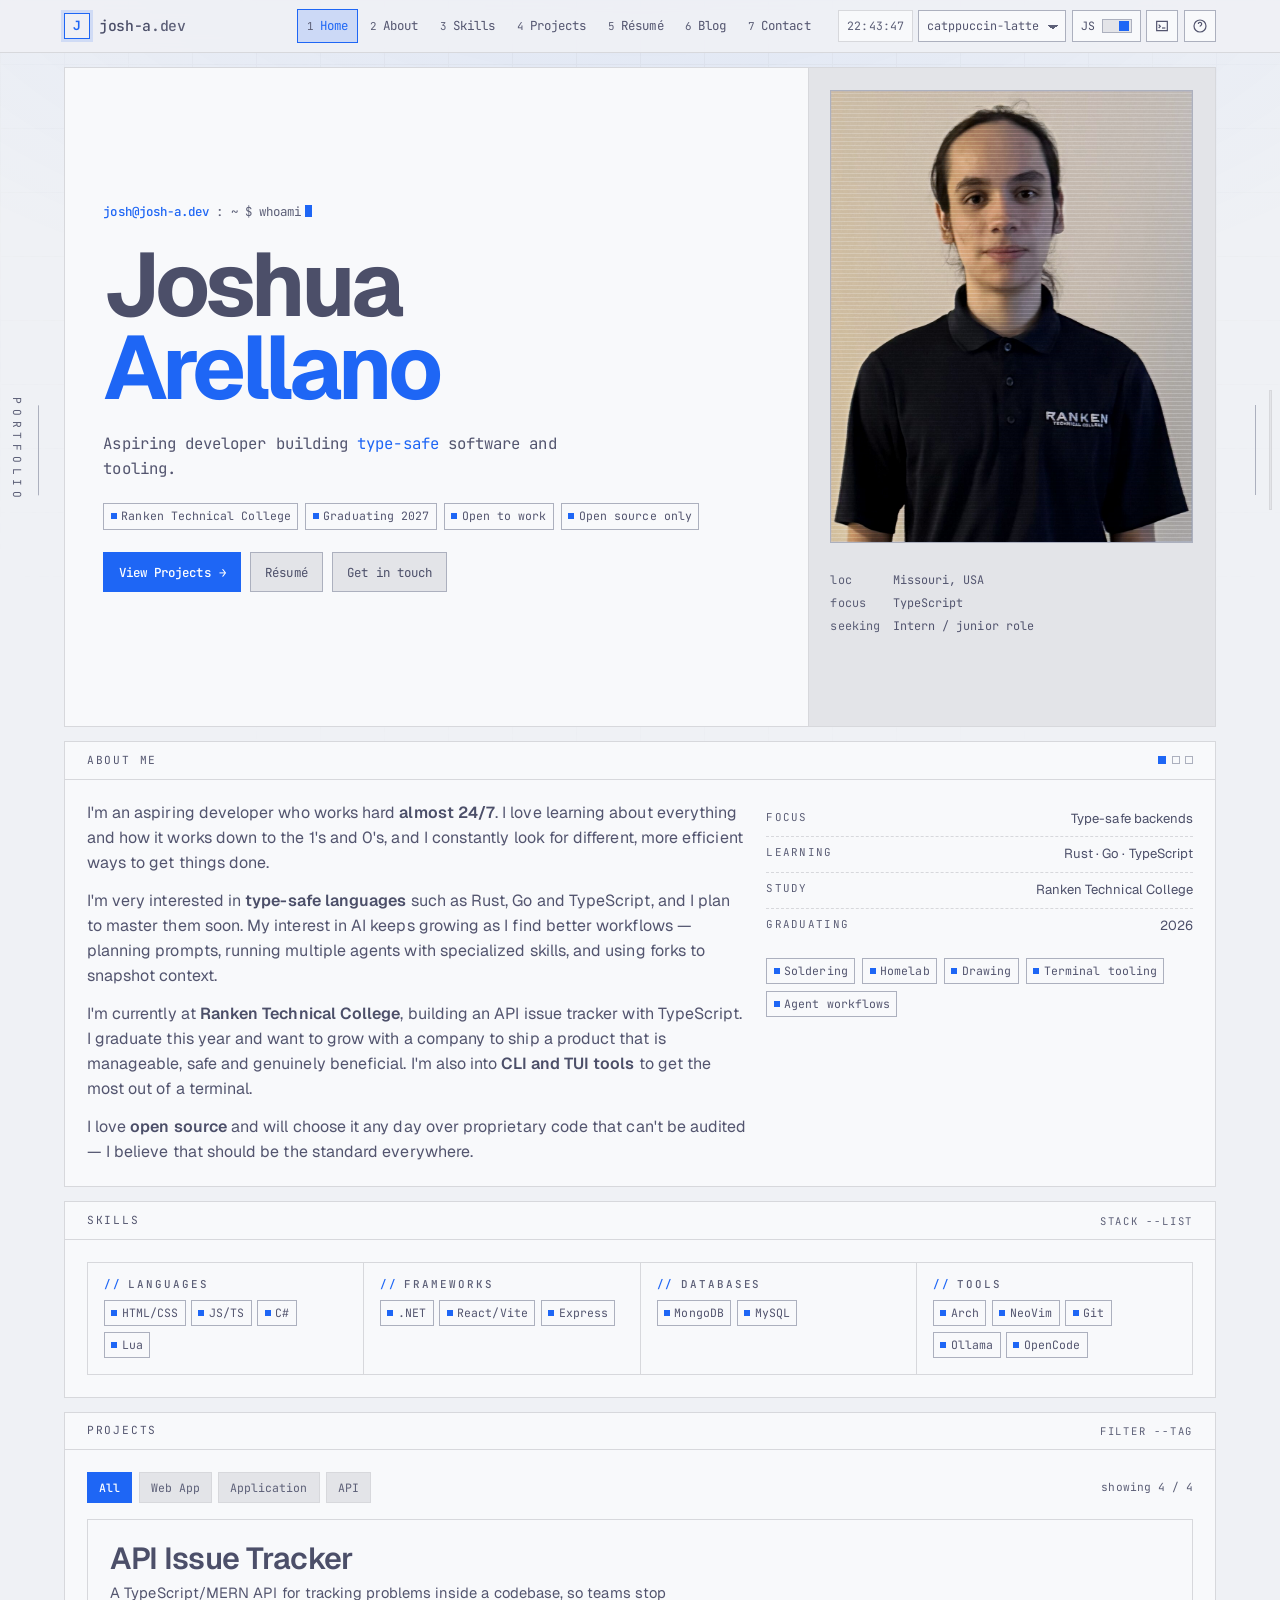
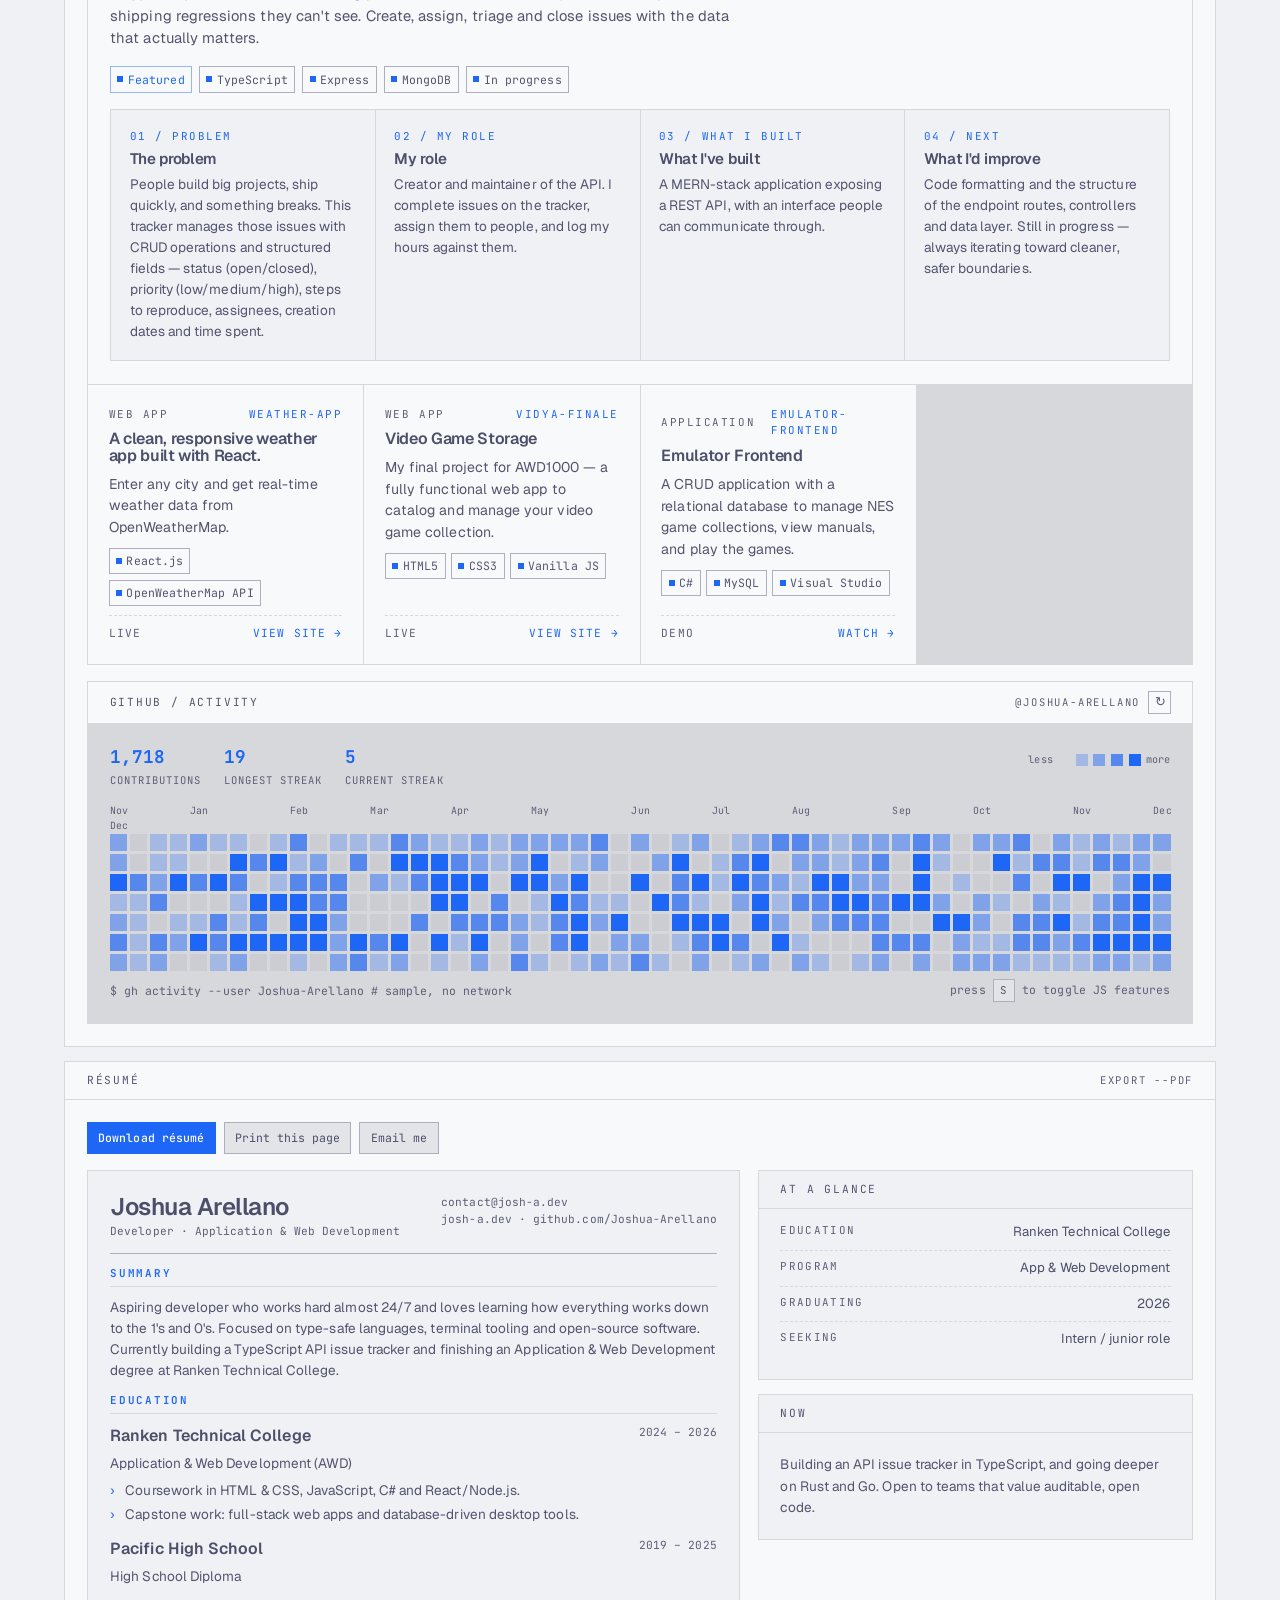
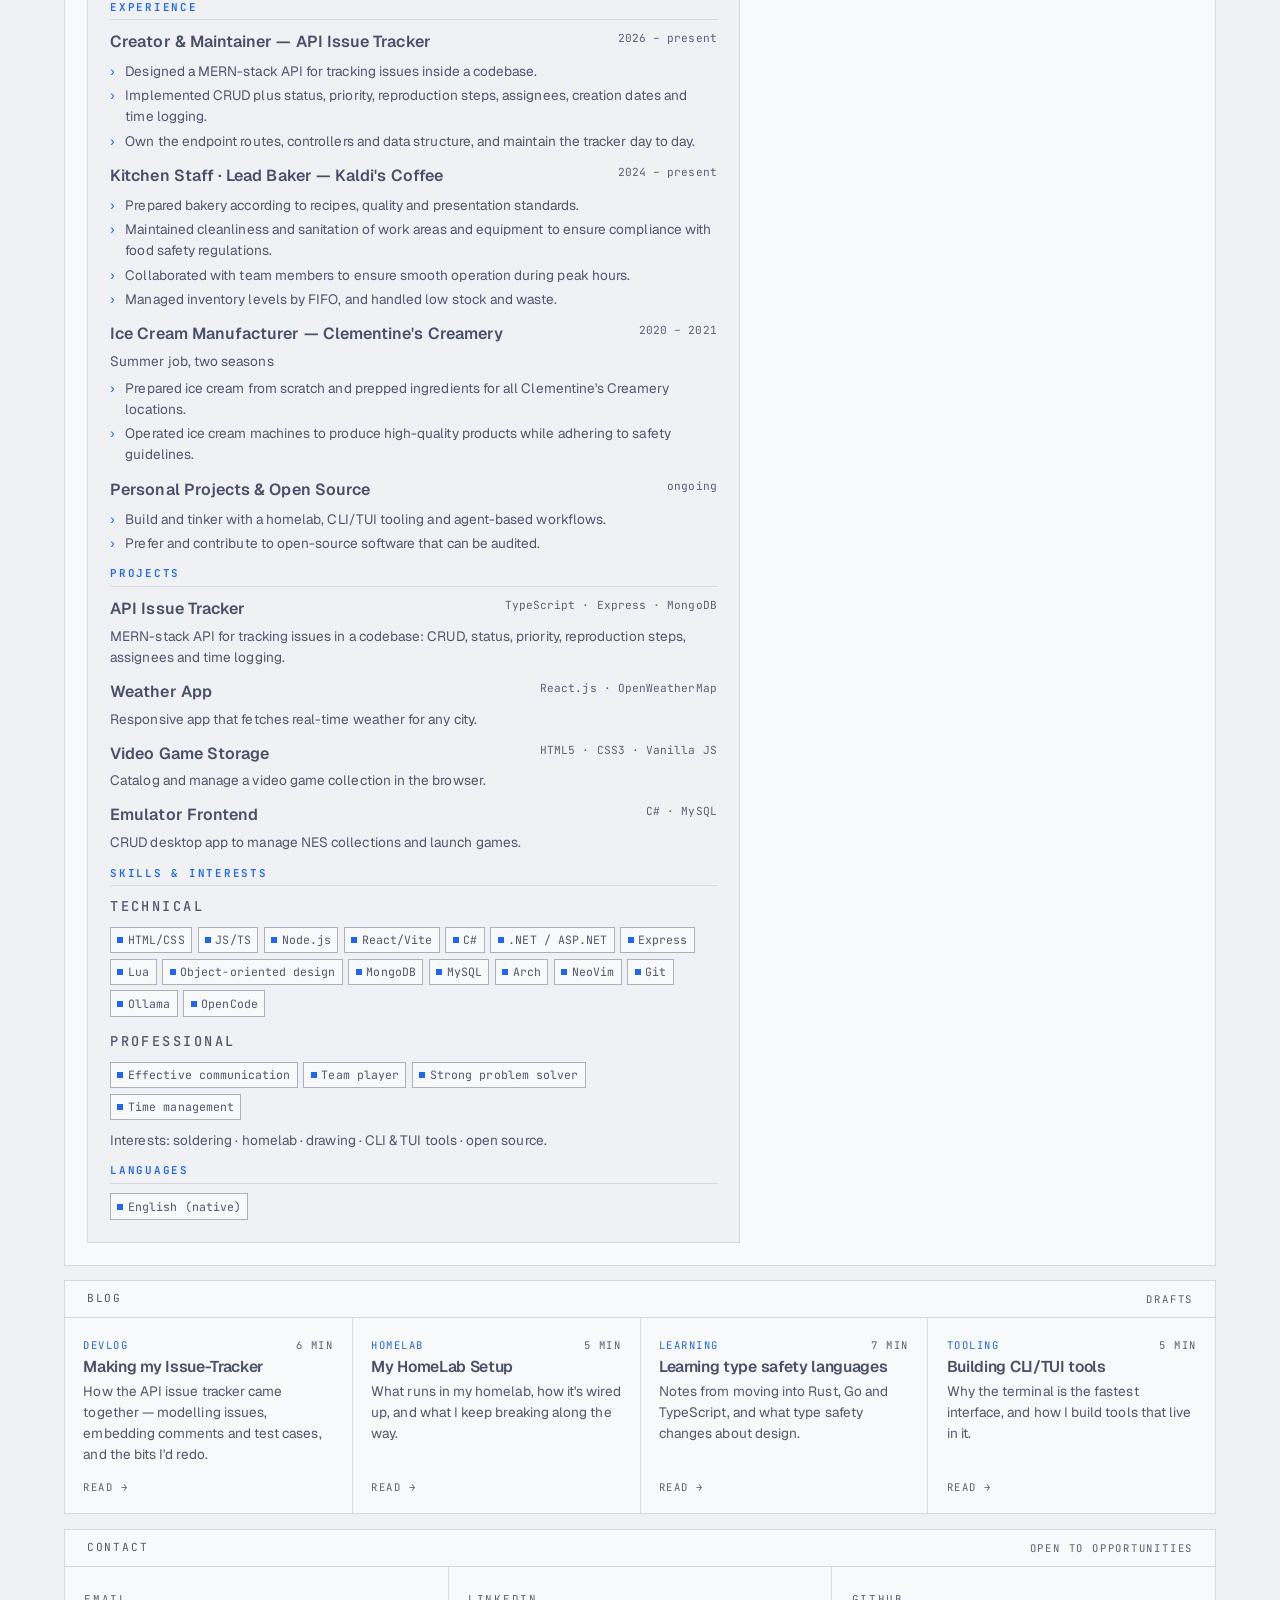
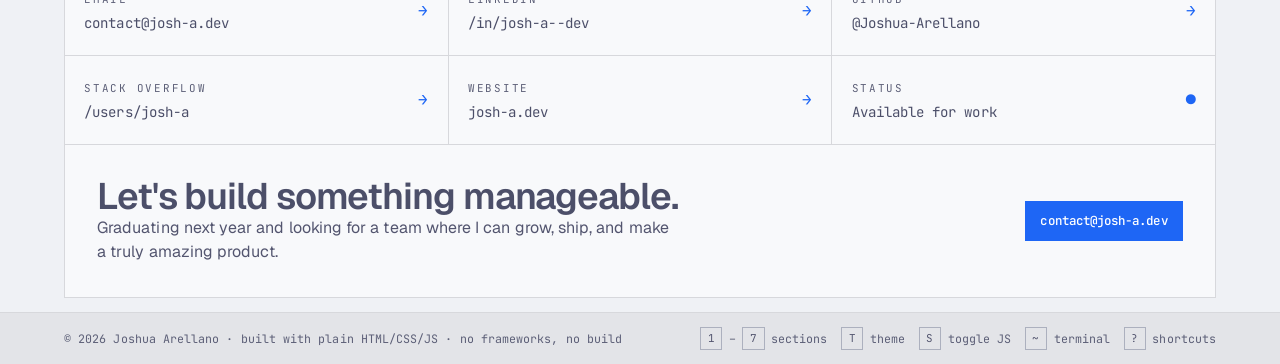
==== commit a5517a6f: "Rewrote Issue tracker blog" ====
--- a/index.html
+++ b/index.html
@@ -978,7 +978,7 @@
               </h3>
               <p>
                 How the API issue tracker came together — modelling issues,
-                routes, and the bits I'd redo.
+                embedding comments and test cases, and the bits I'd redo.
               </p>
               <div class="pf">Read &rarr;</div>
             </article>
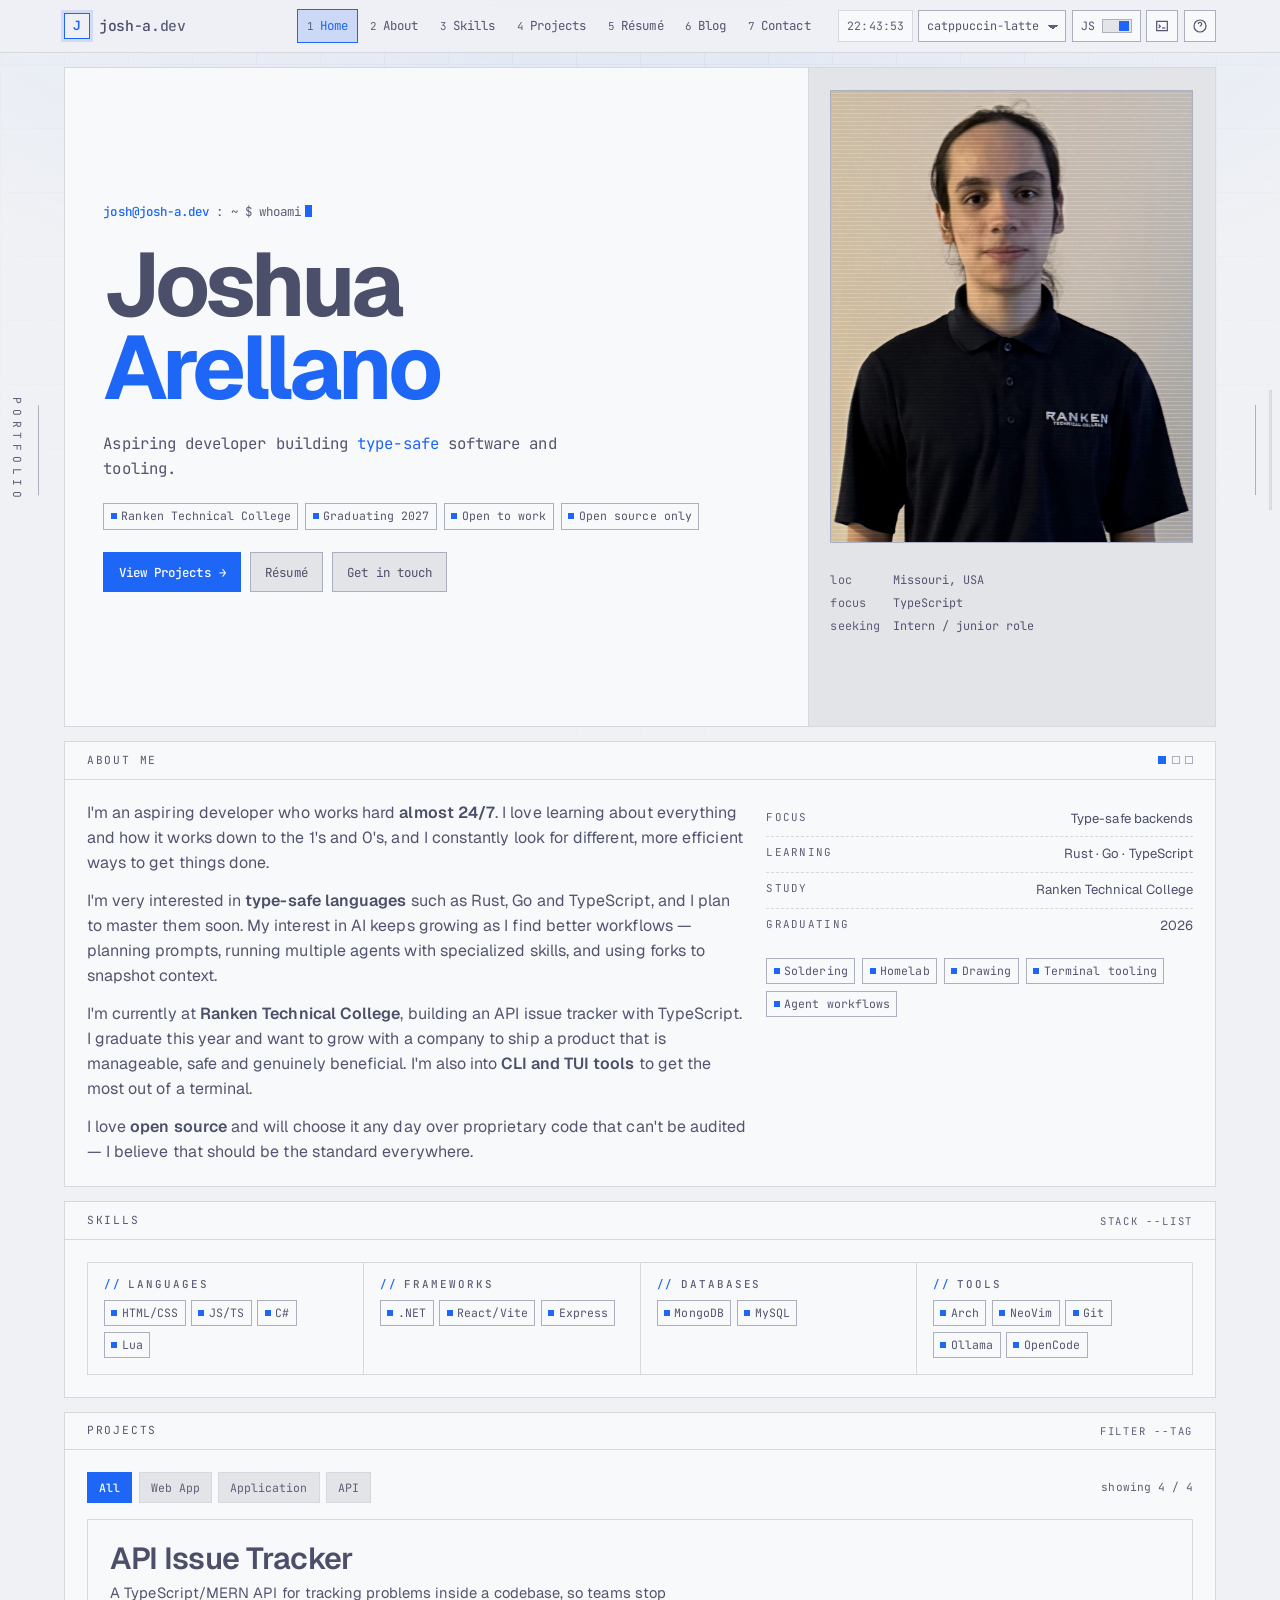
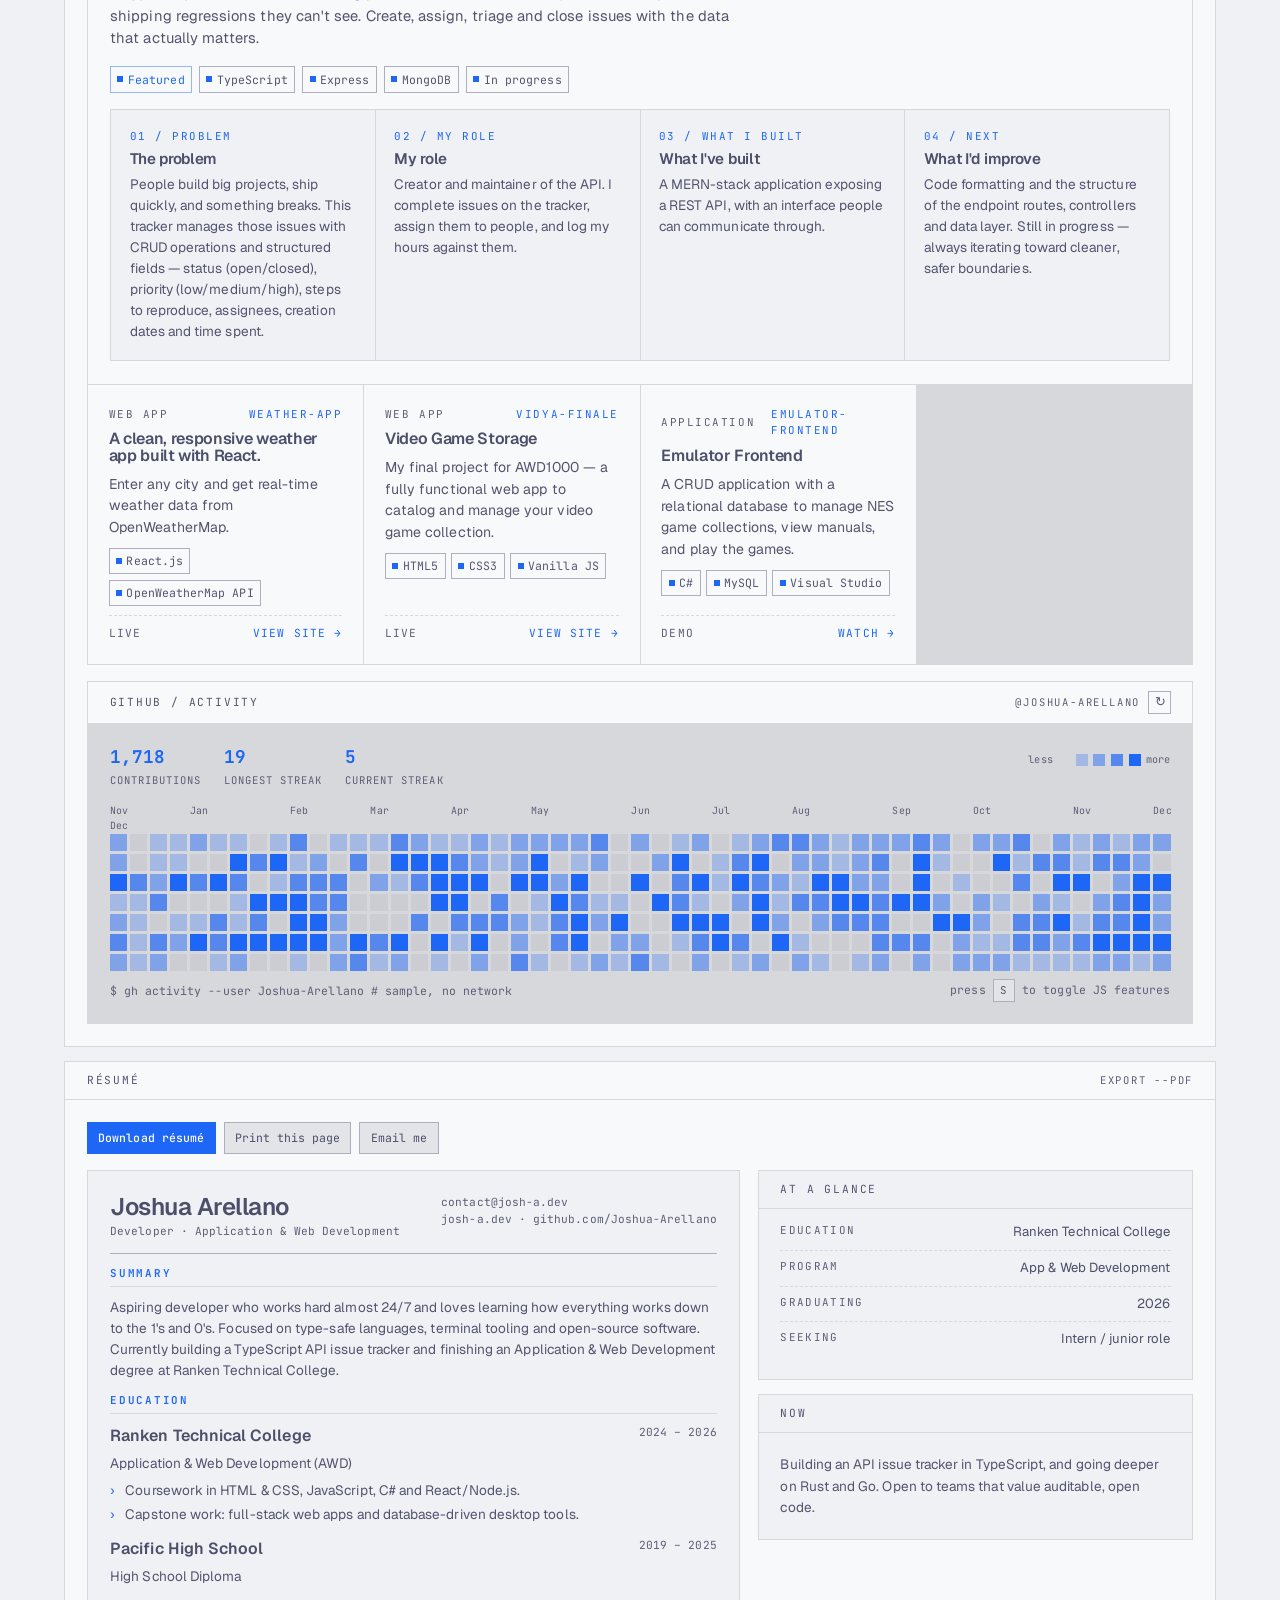
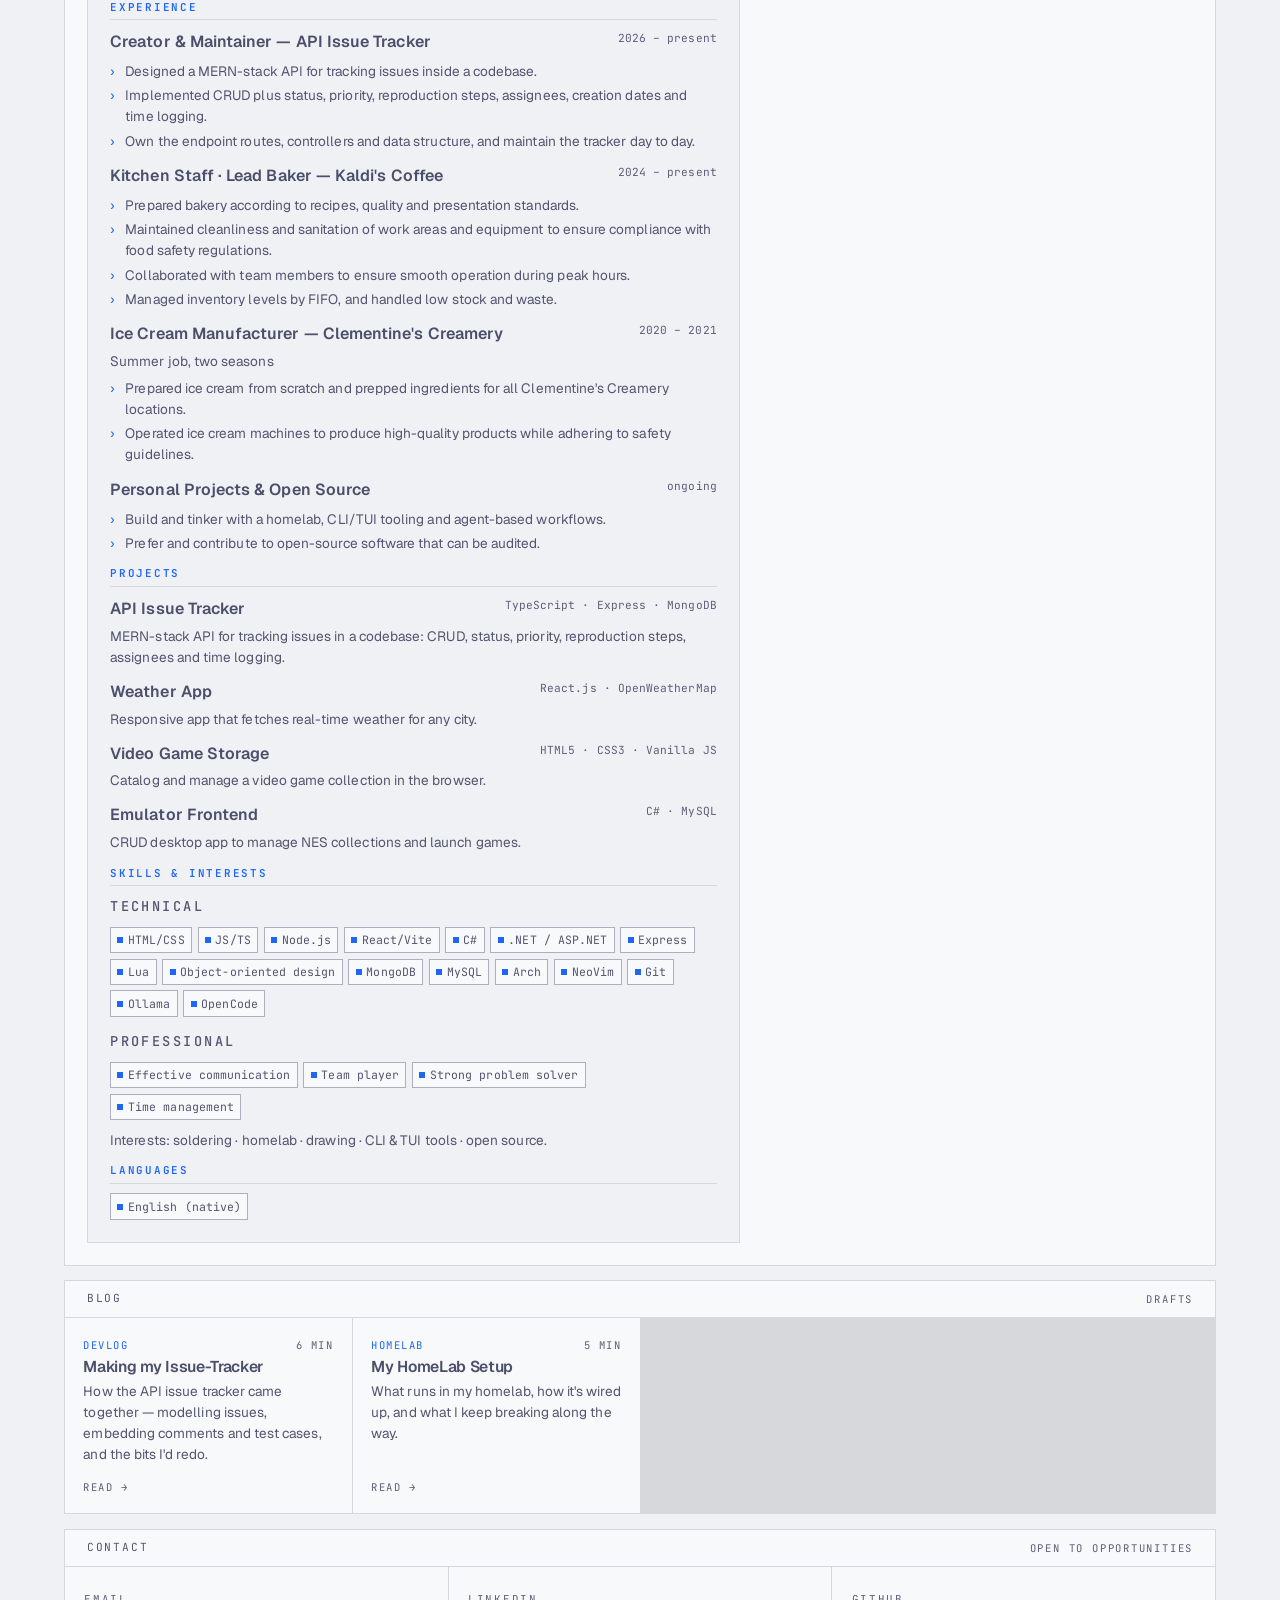
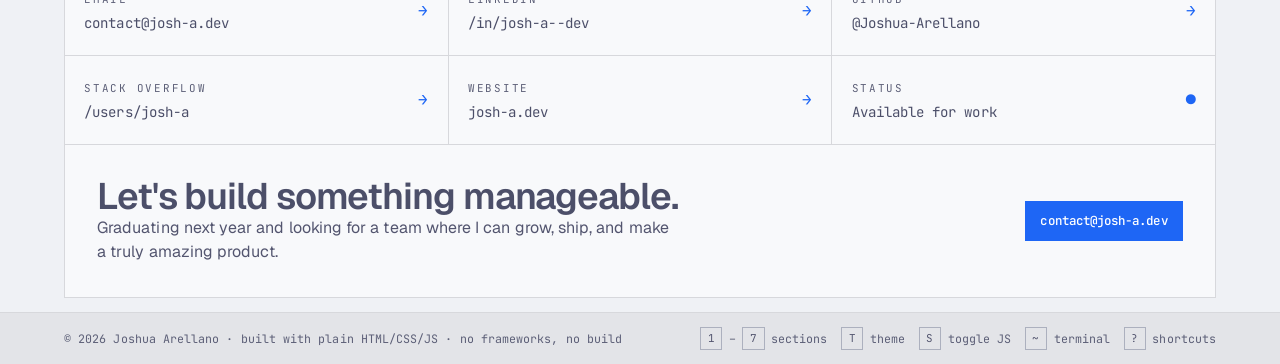
==== commit 6d5b4801: "removed unused blogs" ====
--- a/index.html
+++ b/index.html
@@ -997,6 +997,8 @@
               </p>
               <div class="pf">Read &rarr;</div>
             </article>
+            <!-- Hidden for now — these two are still drafts. Uncomment to
+                 list them again.
             <article class="post">
               <div class="pm">
                 <span class="accent">Learning</span><span>7 min</span>
@@ -1027,6 +1029,7 @@
               </p>
               <div class="pf">Read &rarr;</div>
             </article>
+            -->
           </div>
         </div>
       </section>
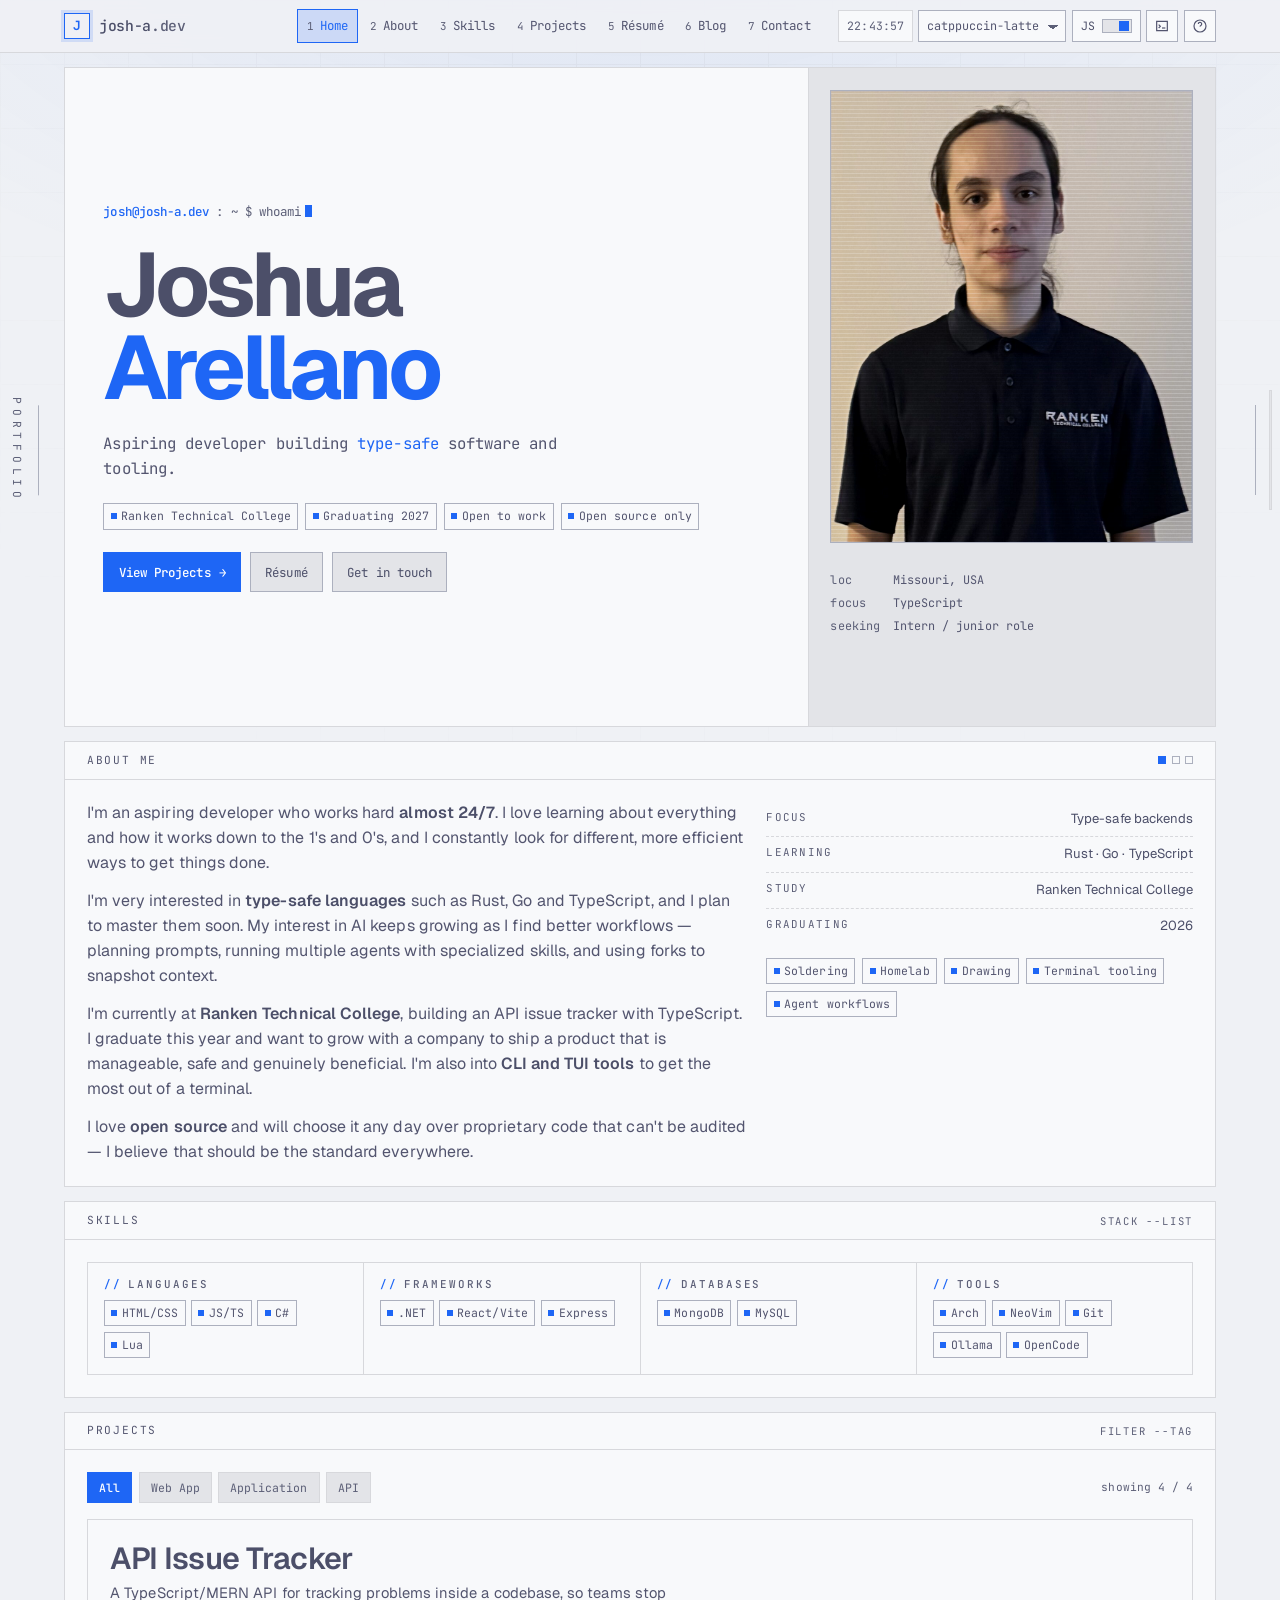
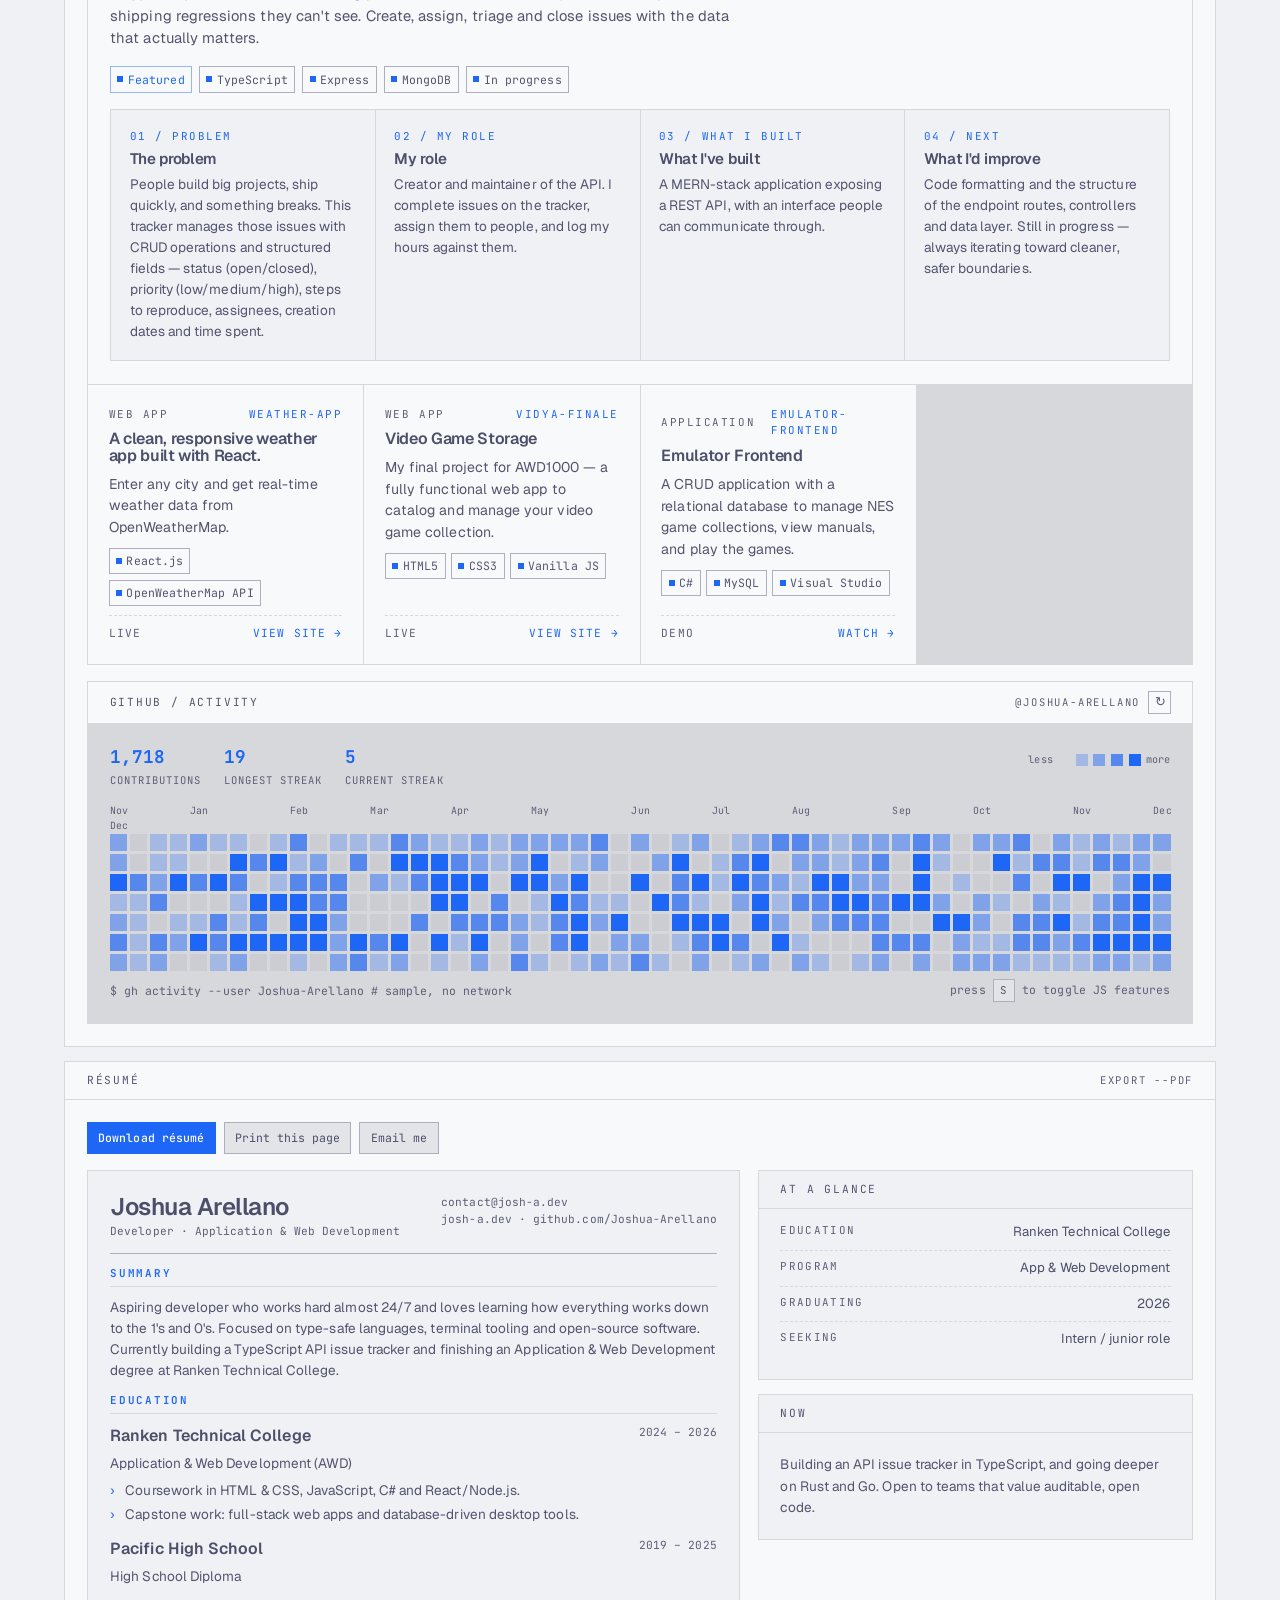
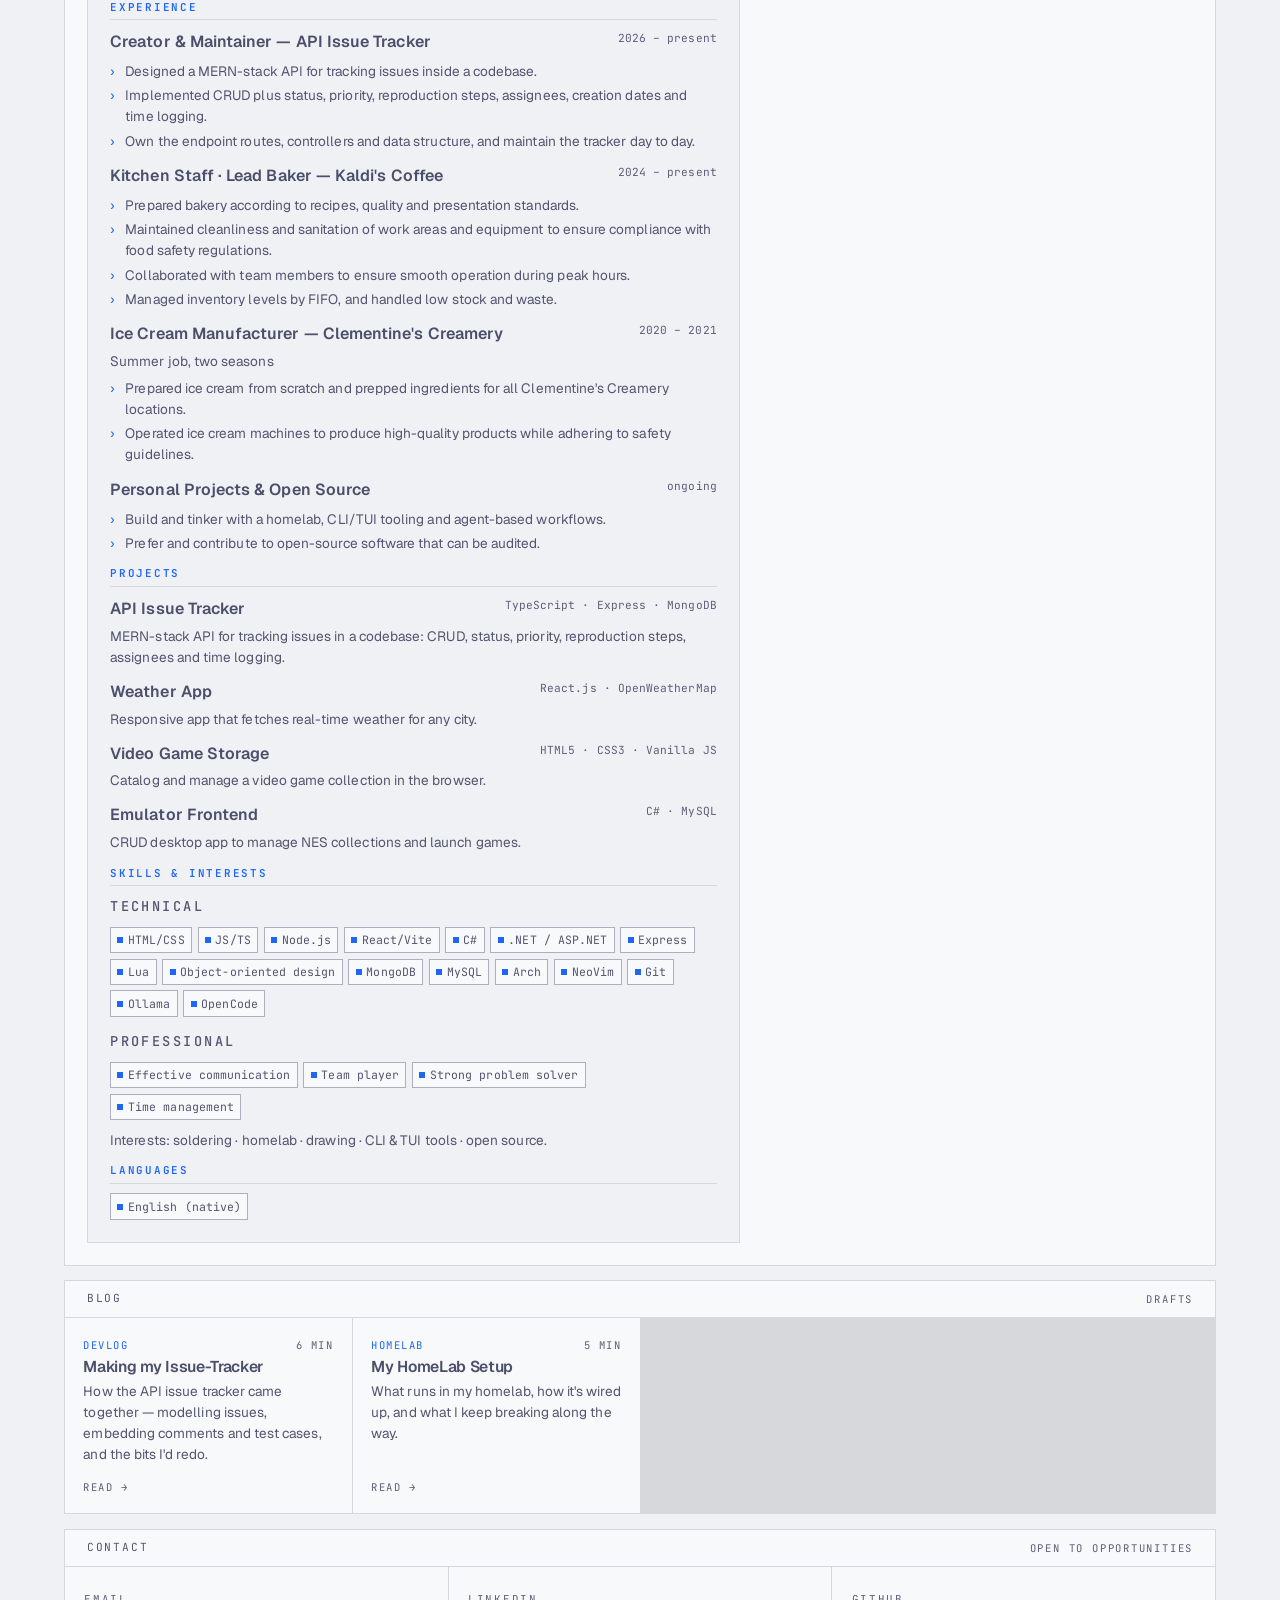
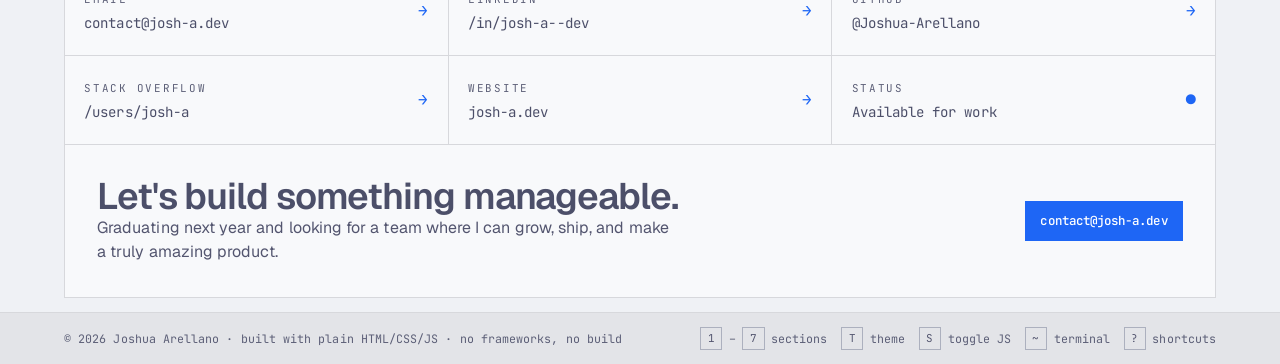
==== commit 9ea0f3ff: "fix(preview): stop attaching the headshot to link previews Any link to josh-a.dev that gets unfurled" ====
--- a/index.html
+++ b/index.html
@@ -44,7 +44,8 @@
     />
     <meta name="author" content="Joshua Arellano" />
 
-    <!-- Open Graph / link previews. og:image resolves to the headshot beside this file. -->
+    <!-- Open Graph / link previews. Deliberately text-only: no og:image, so
+         shares render as a compact card instead of a large portrait. -->
     <meta property="og:type" content="website" />
     <meta property="og:site_name" content="josh-a.dev" />
     <meta
@@ -56,10 +57,8 @@
       content="Aspiring developer building type-safe APIs, CLIs and web apps. Homelab, open source and terminal maximalist."
     />
     <meta property="og:url" content="https://josh-a.dev/" />
-    <meta property="og:image" content="https://josh-a.dev/headshot.jpg" />
-    <meta property="og:image:alt" content="Portrait of Joshua Arellano" />
     <meta property="og:locale" content="en_US" />
-    <meta name="twitter:card" content="summary_large_image" />
+    <meta name="twitter:card" content="summary" />
     <meta
       name="twitter:title"
       content="josh-a.dev — Joshua Arellano, developer"
@@ -68,7 +67,6 @@
       name="twitter:description"
       content="Type-safe APIs, CLIs and web apps. Ranken Technical College '26."
     />
-    <meta name="twitter:image" content="https://josh-a.dev/headshot.jpg" />
 
     <!-- Inline SVG favicon: one less file to ship, themed by hand. -->
     <link
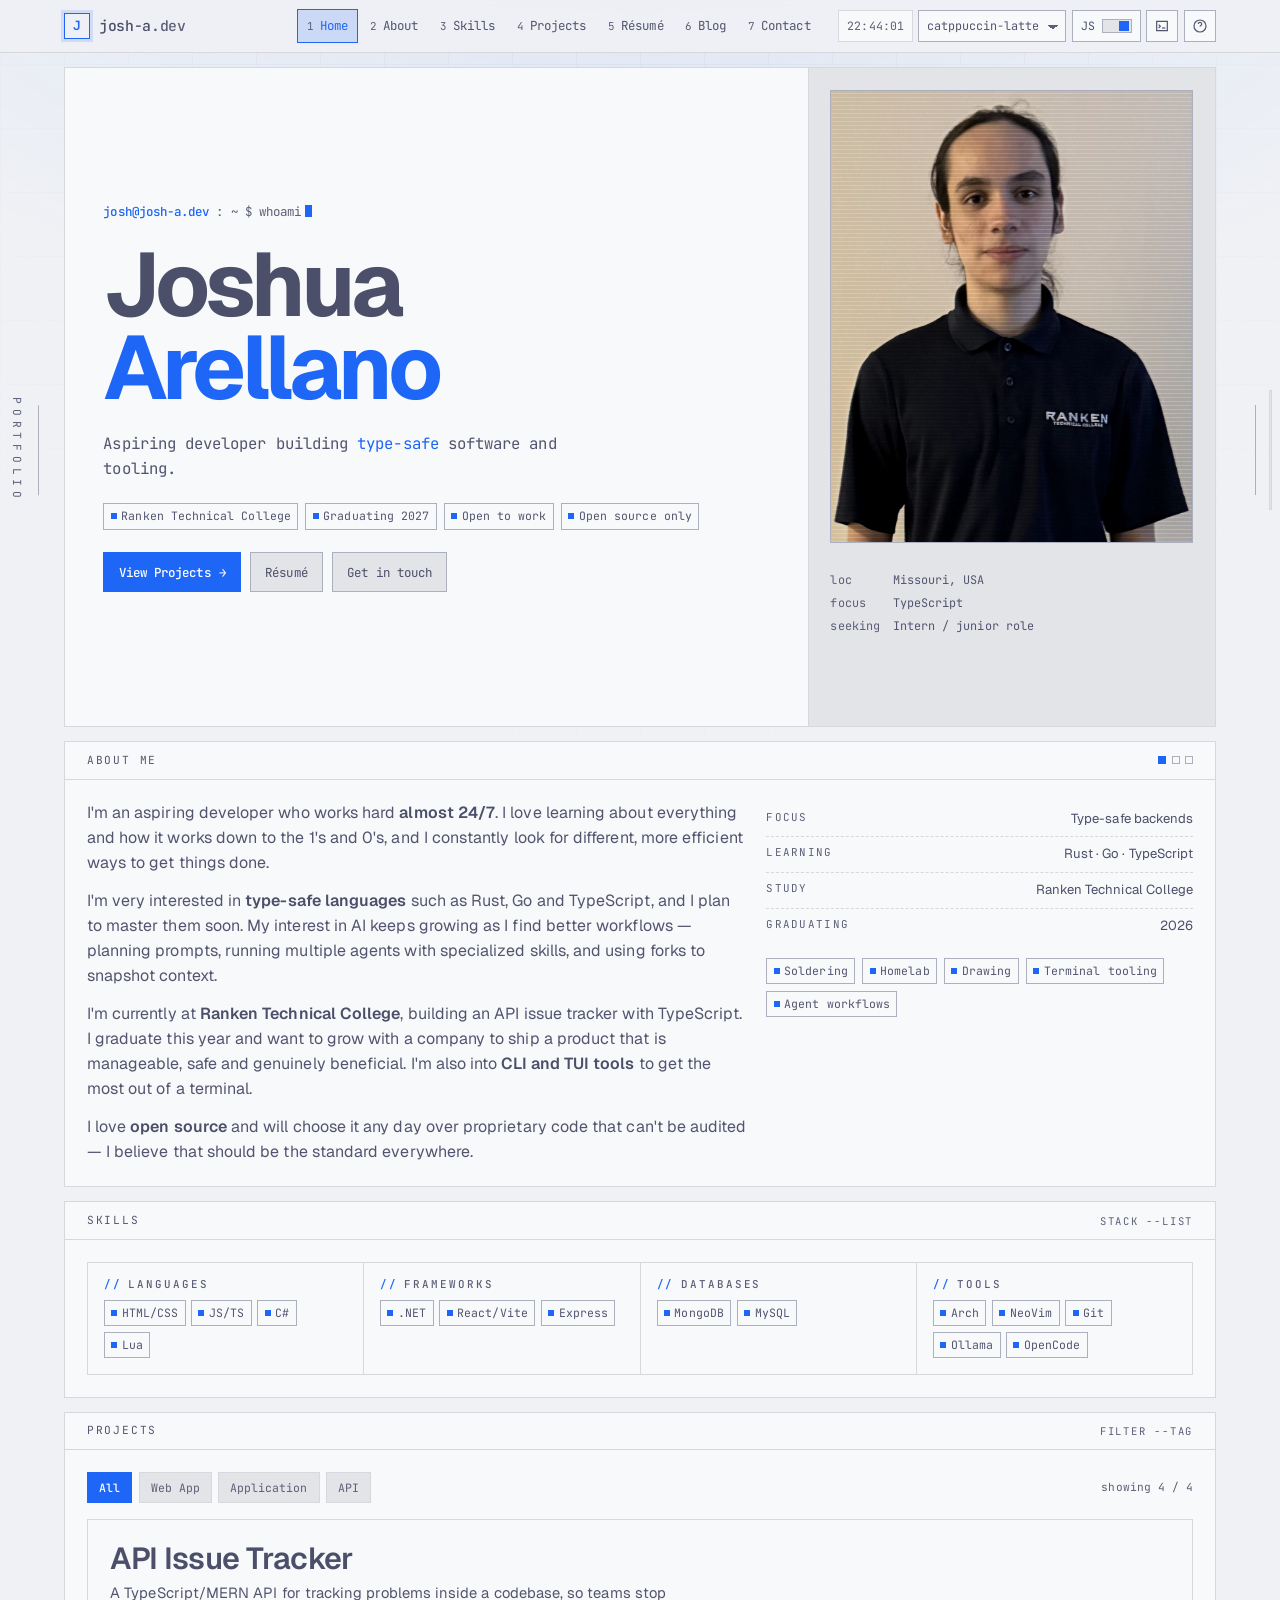
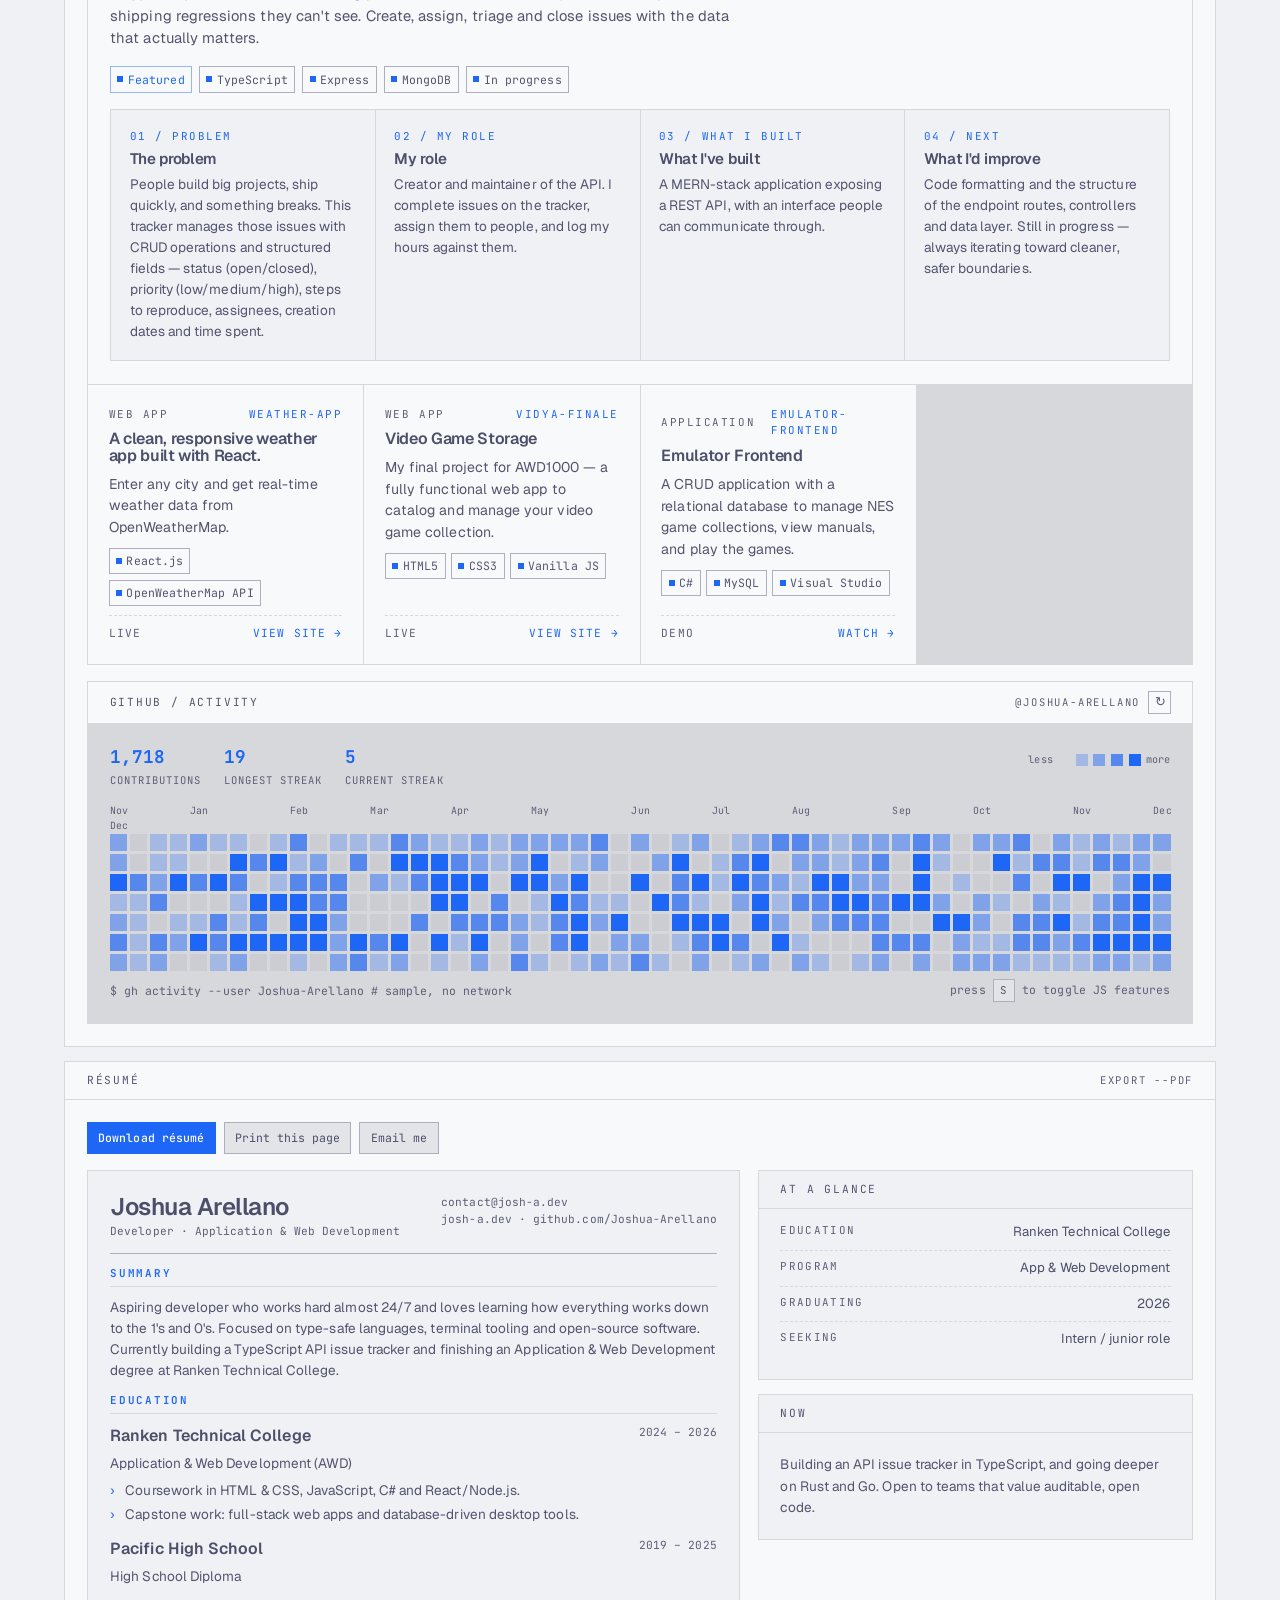
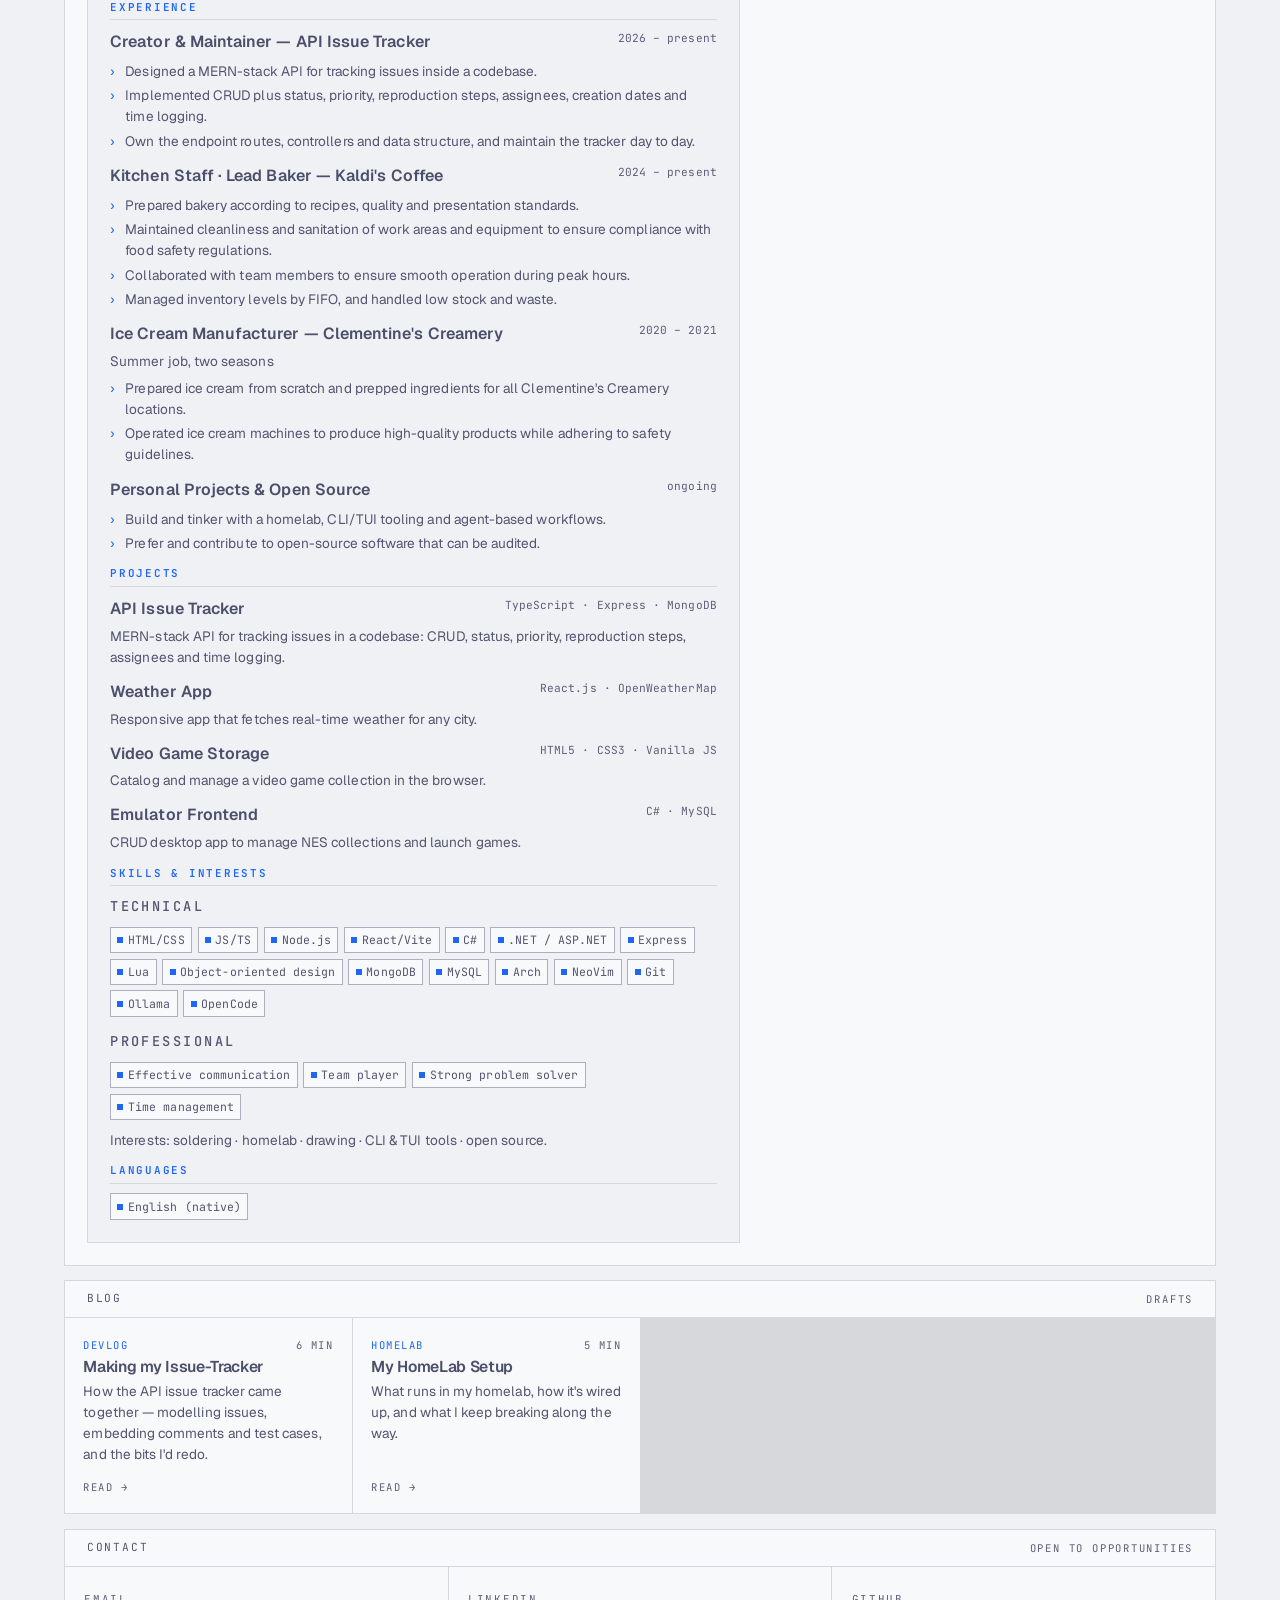
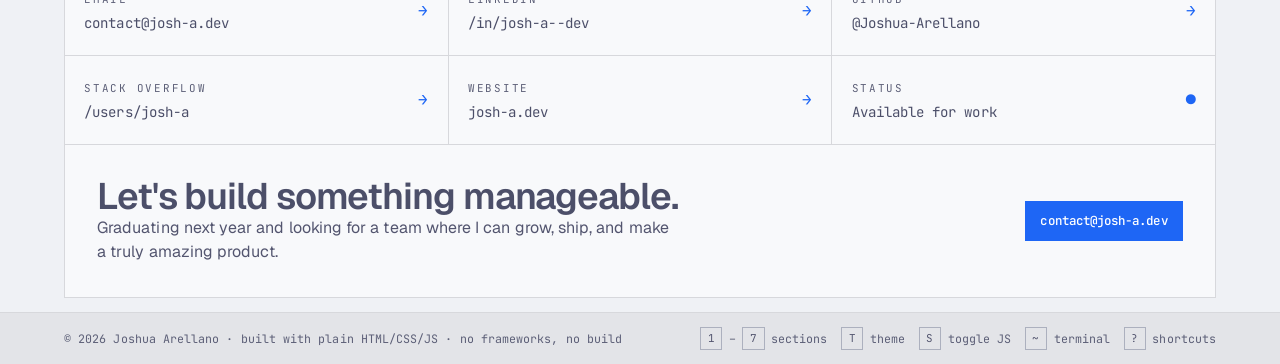
==== commit deee009e: "perf(fonts): request only the weights the site uses The Google Fonts URL asked for seven weight and " ====
--- a/index.html
+++ b/index.html
@@ -80,7 +80,7 @@
     <link rel="preconnect" href="https://fonts.gstatic.com" crossorigin />
     <link
       rel="stylesheet"
-      href="https://fonts.googleapis.com/css2?family=Geist:wght@300;400;500;600;700&family=JetBrains+Mono:ital,wght@0,300;0,400;0,500;0,700;1,400&display=swap"
+      href="https://fonts.googleapis.com/css2?family=Geist:wght@400;600;700&family=JetBrains+Mono:wght@400;500;700&display=swap"
     />
 
     <!-- Bootstrap: mark JS on and restore the saved theme before first paint so
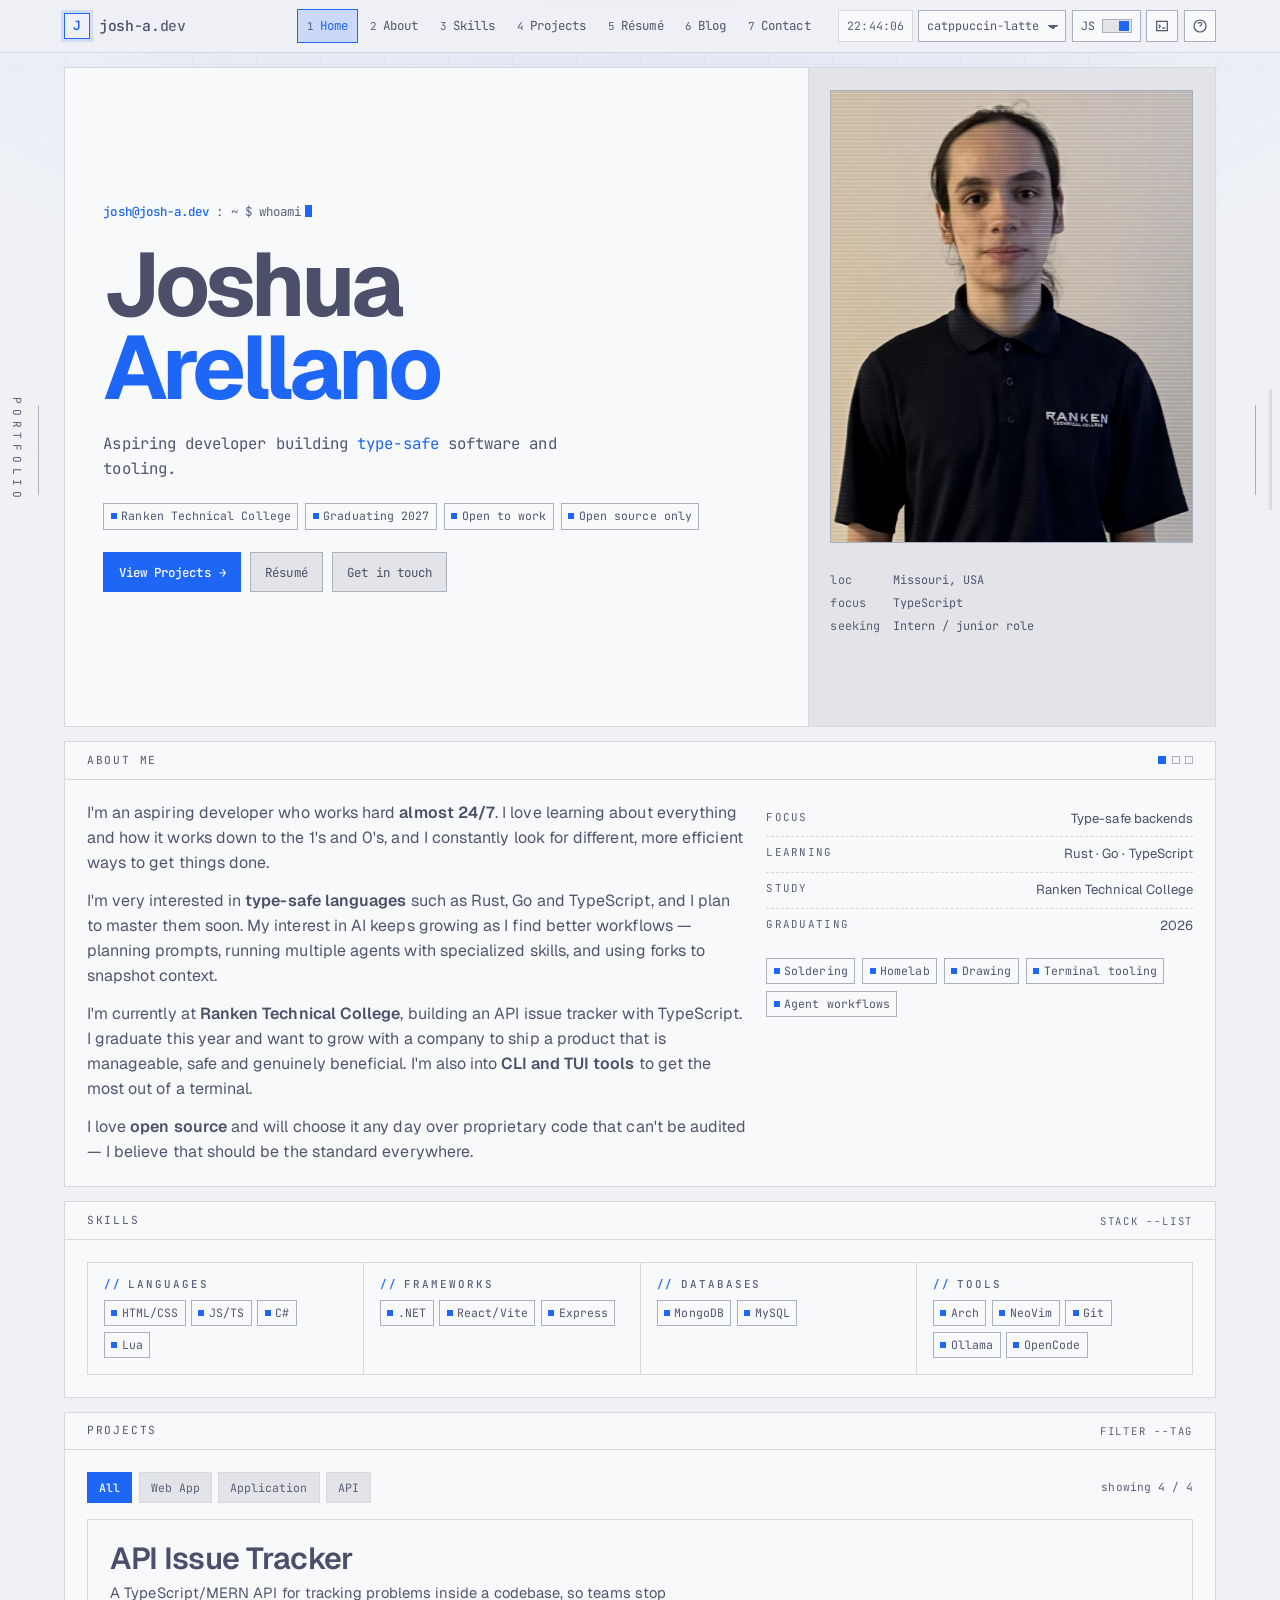
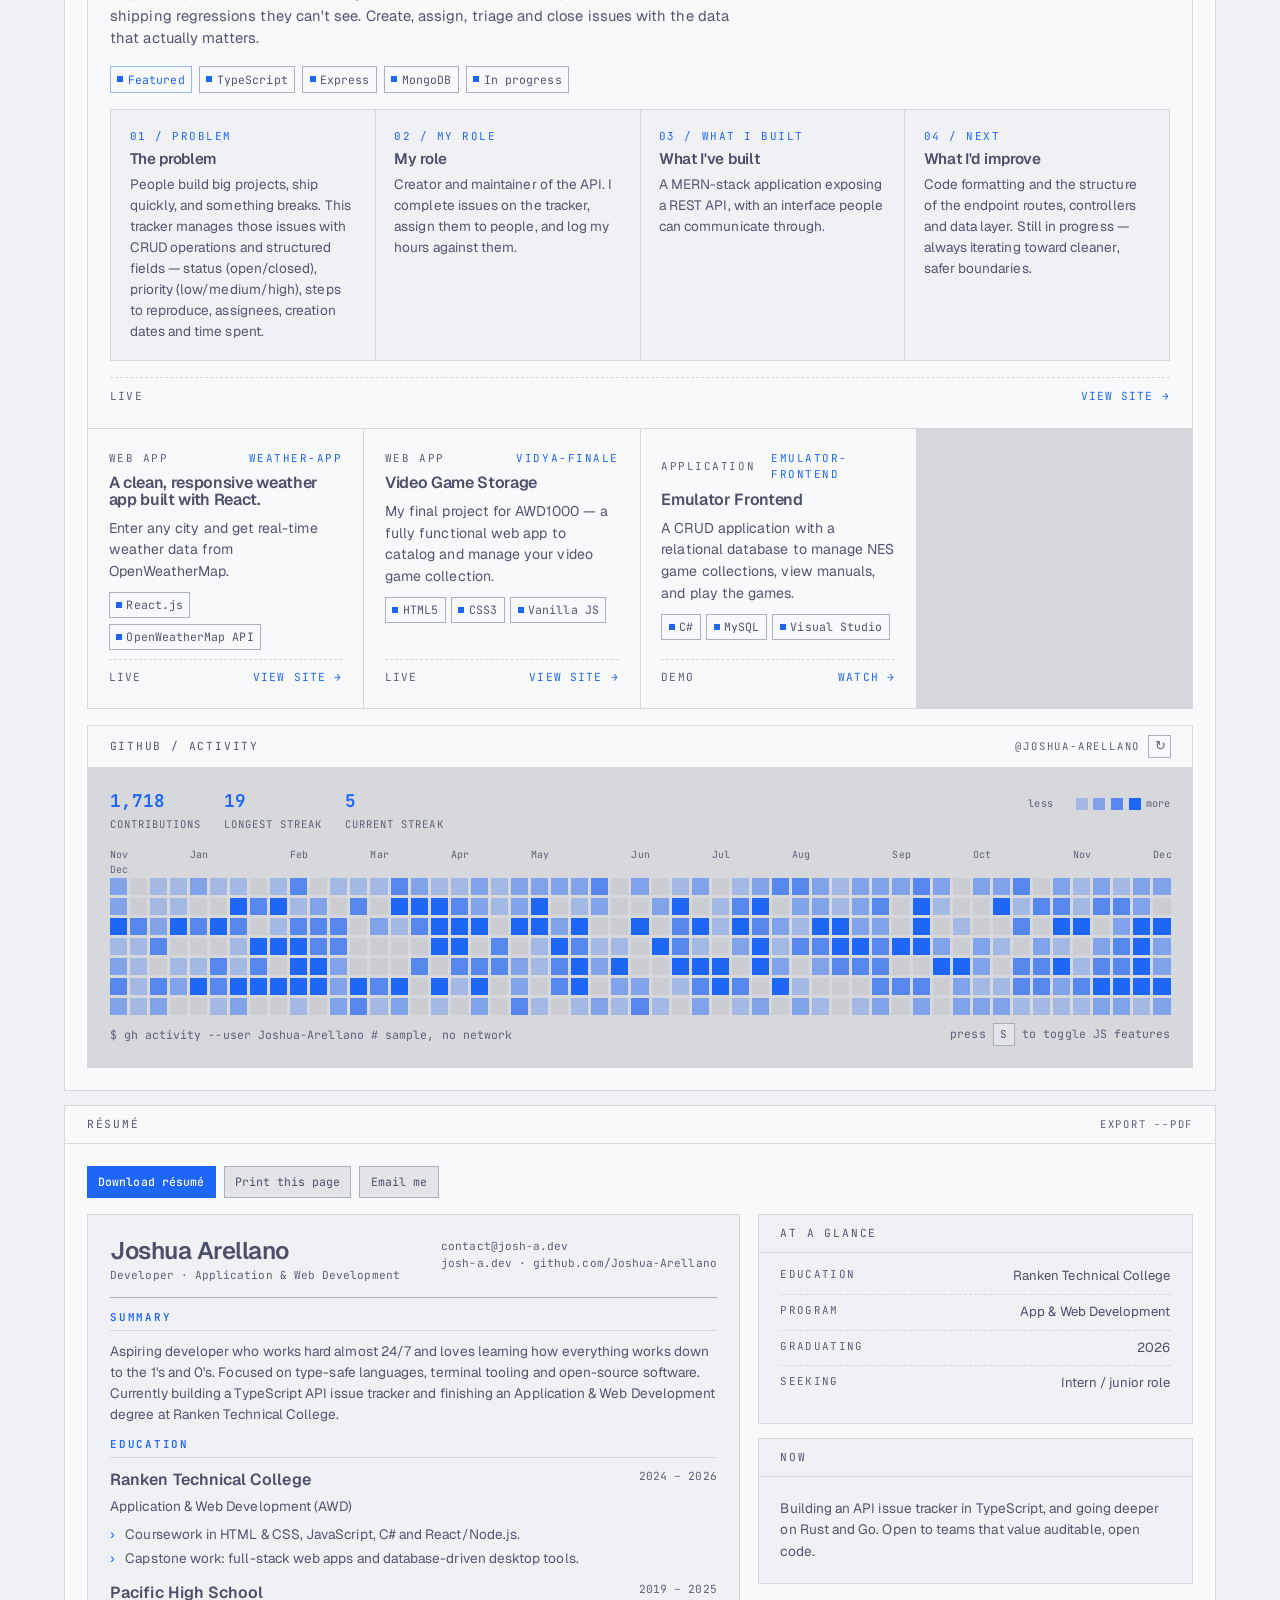
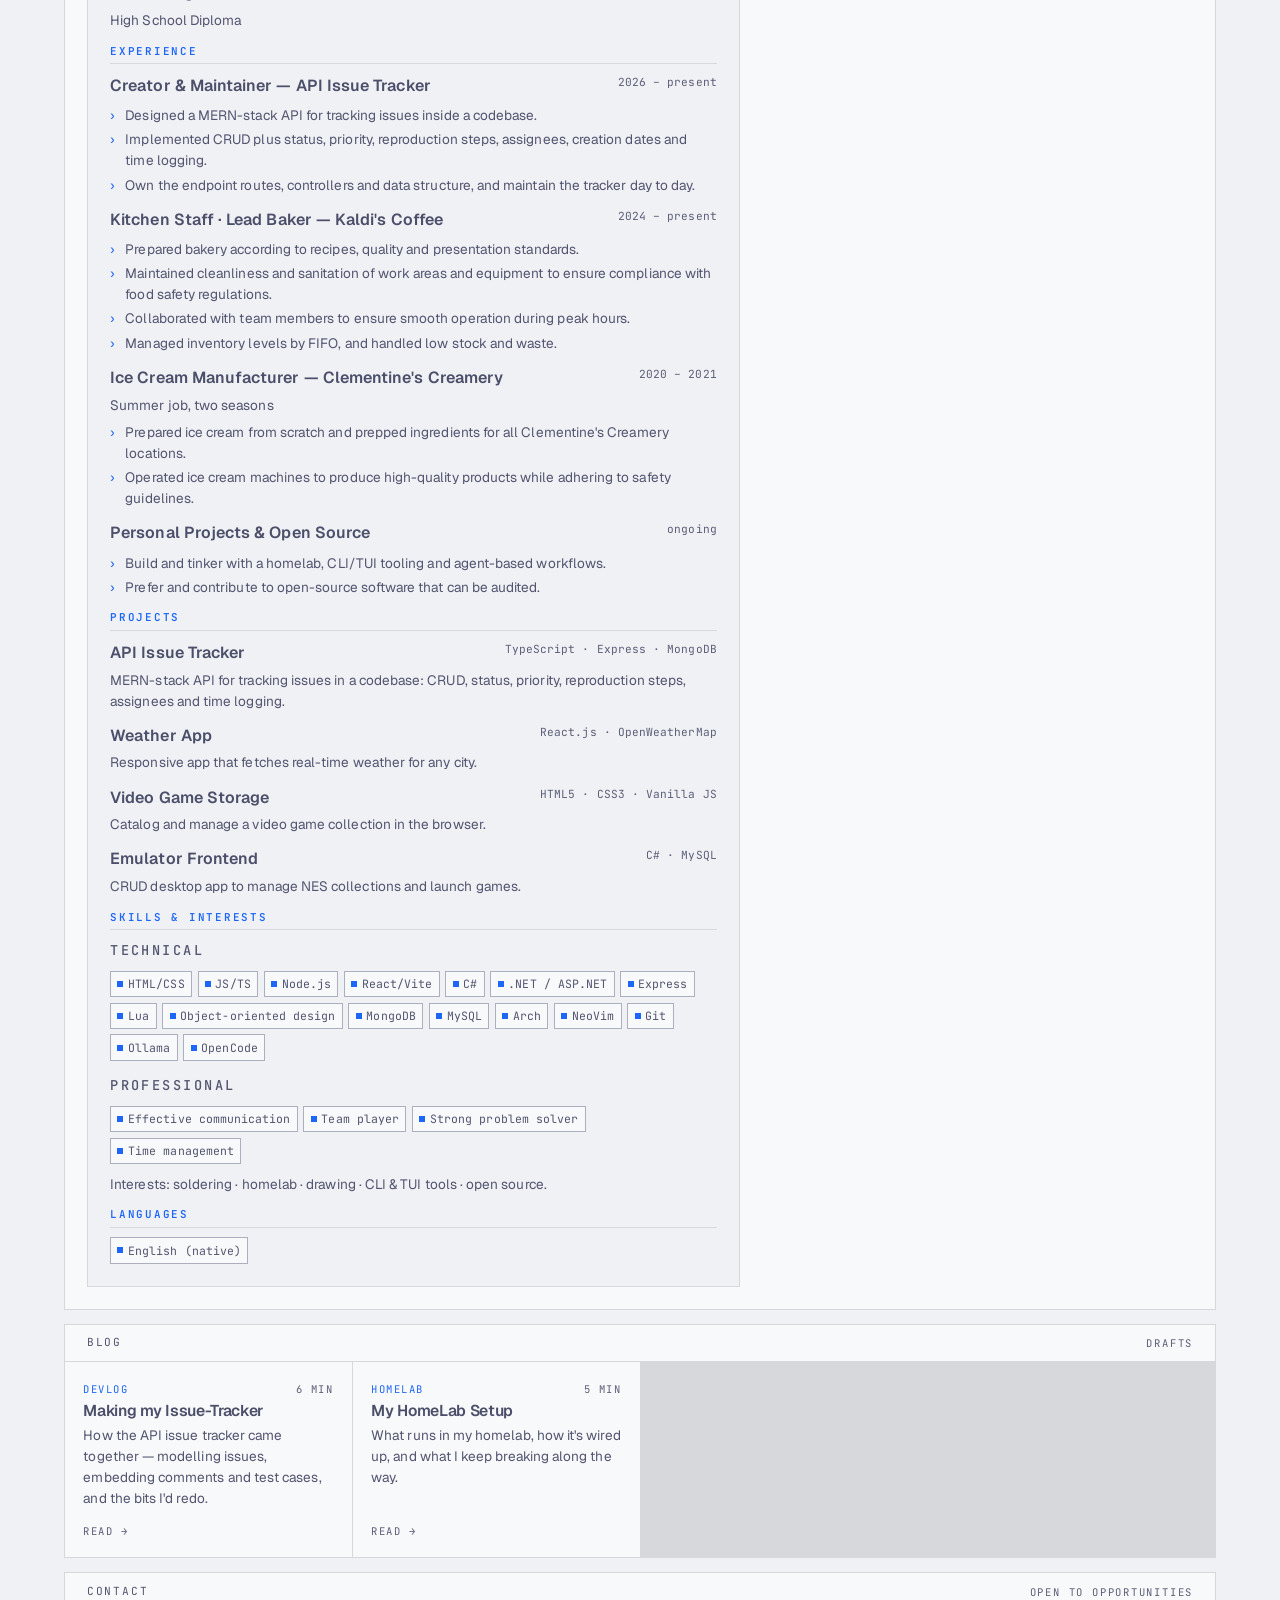
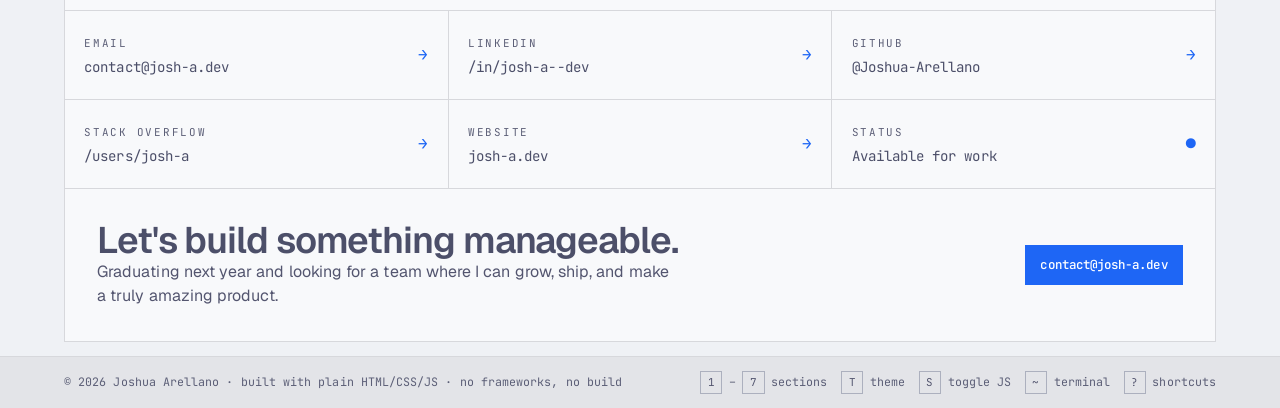
==== commit 1cbfc805: "feat(projects): link the issue tracker's live demo The featured case study was the only card in the " ====
--- a/index.html
+++ b/index.html
@@ -534,6 +534,16 @@
                   </p>
                 </article>
               </div>
+
+              <div class="foot">
+                <span>Live</span>
+                <a
+                  href="https://issue-tracker-410698782835.us-central1.run.app/"
+                  target="_blank"
+                  rel="noopener noreferrer"
+                  >View site &rarr;</a
+                >
+              </div>
             </article>
 
             <!-- Weather App -->
--- a/styles.css
+++ b/styles.css
@@ -1153,7 +1153,9 @@
   flex-wrap: wrap;
   gap: 0.35rem;
 }
-.pcard .foot {
+/* Link-out row: a label on the left, an action on the right. Shared by the
+   project cards and the featured case study, which spans the grid. */
+.foot {
   margin-top: auto;
   padding-top: 0.6rem;
   border-top: 1px dashed var(--border);
@@ -1167,10 +1169,10 @@
   text-transform: uppercase;
   letter-spacing: 0.1em;
 }
-.pcard .foot a {
-  color: var(--brand);
-}
-.pcard .foot a:hover {
+.foot a {
+  color: var(--brand);
+}
+.foot a:hover {
   text-decoration: underline;
 }
 
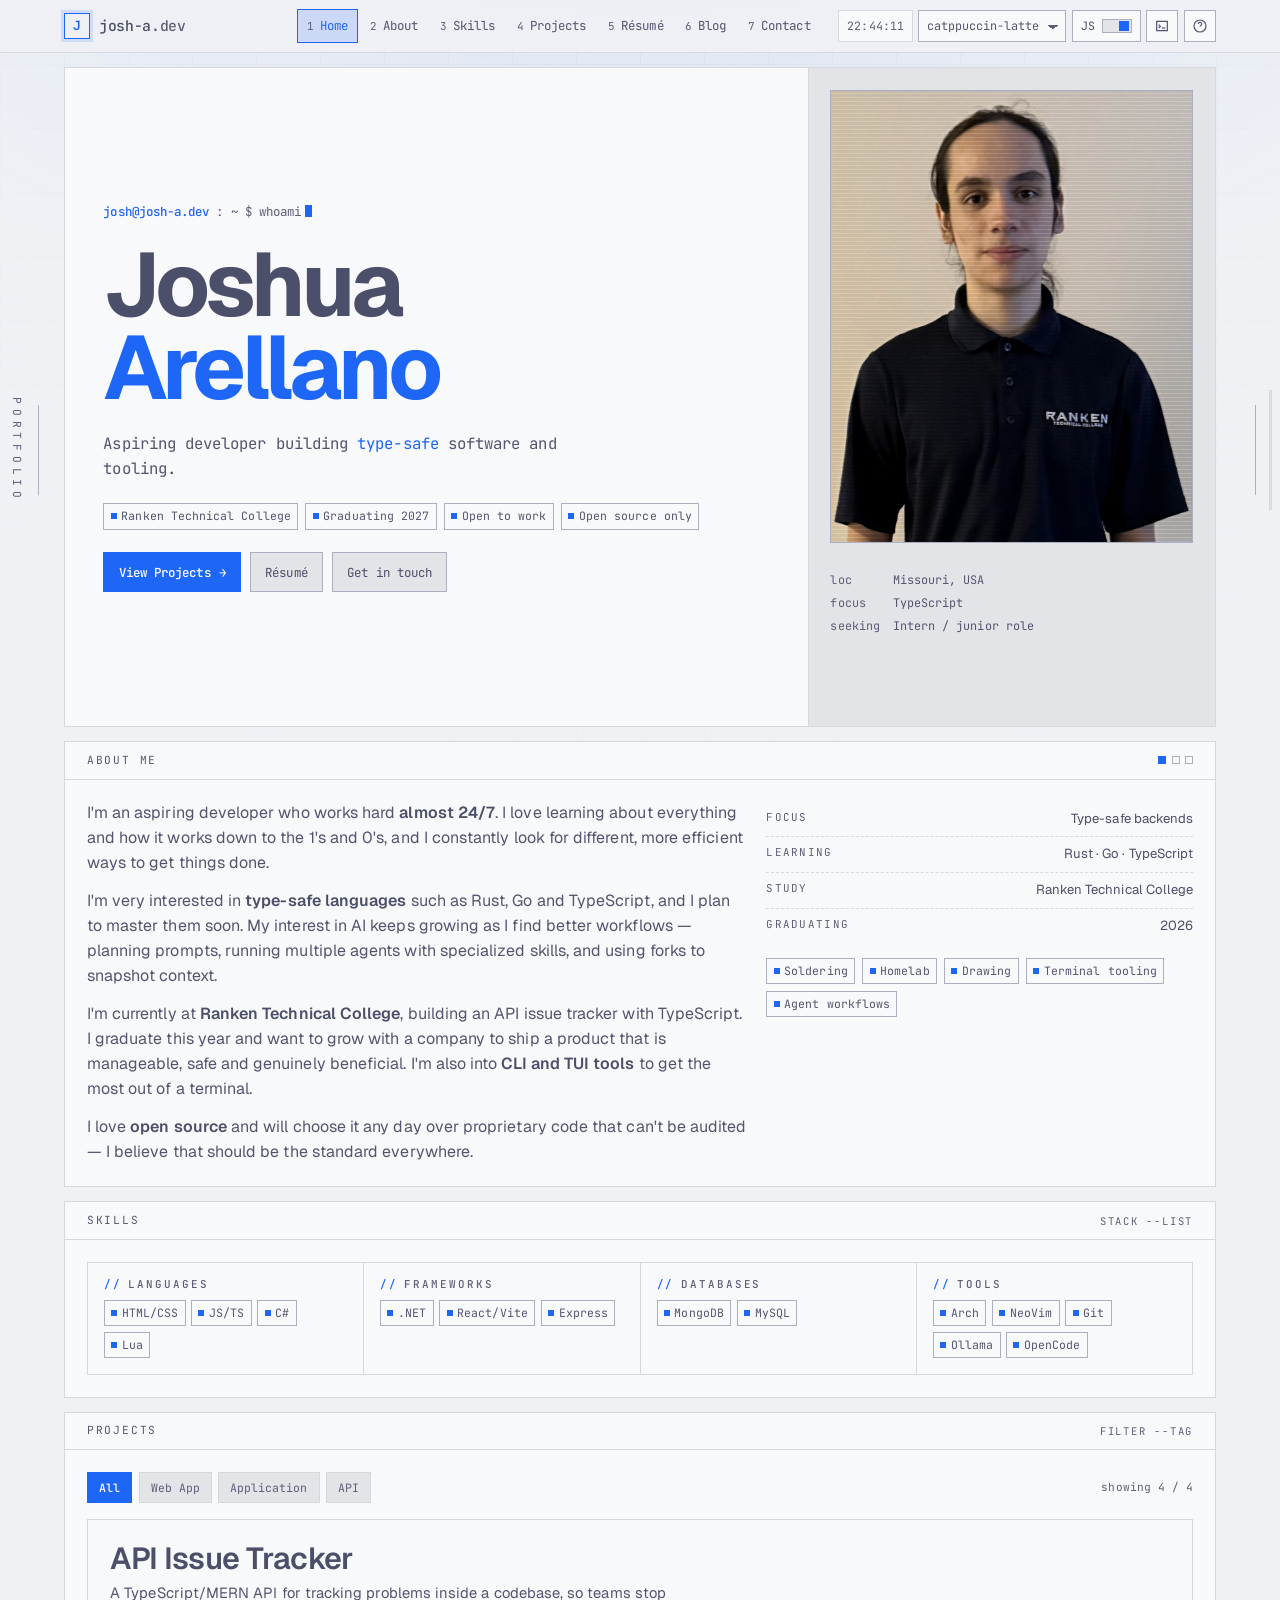
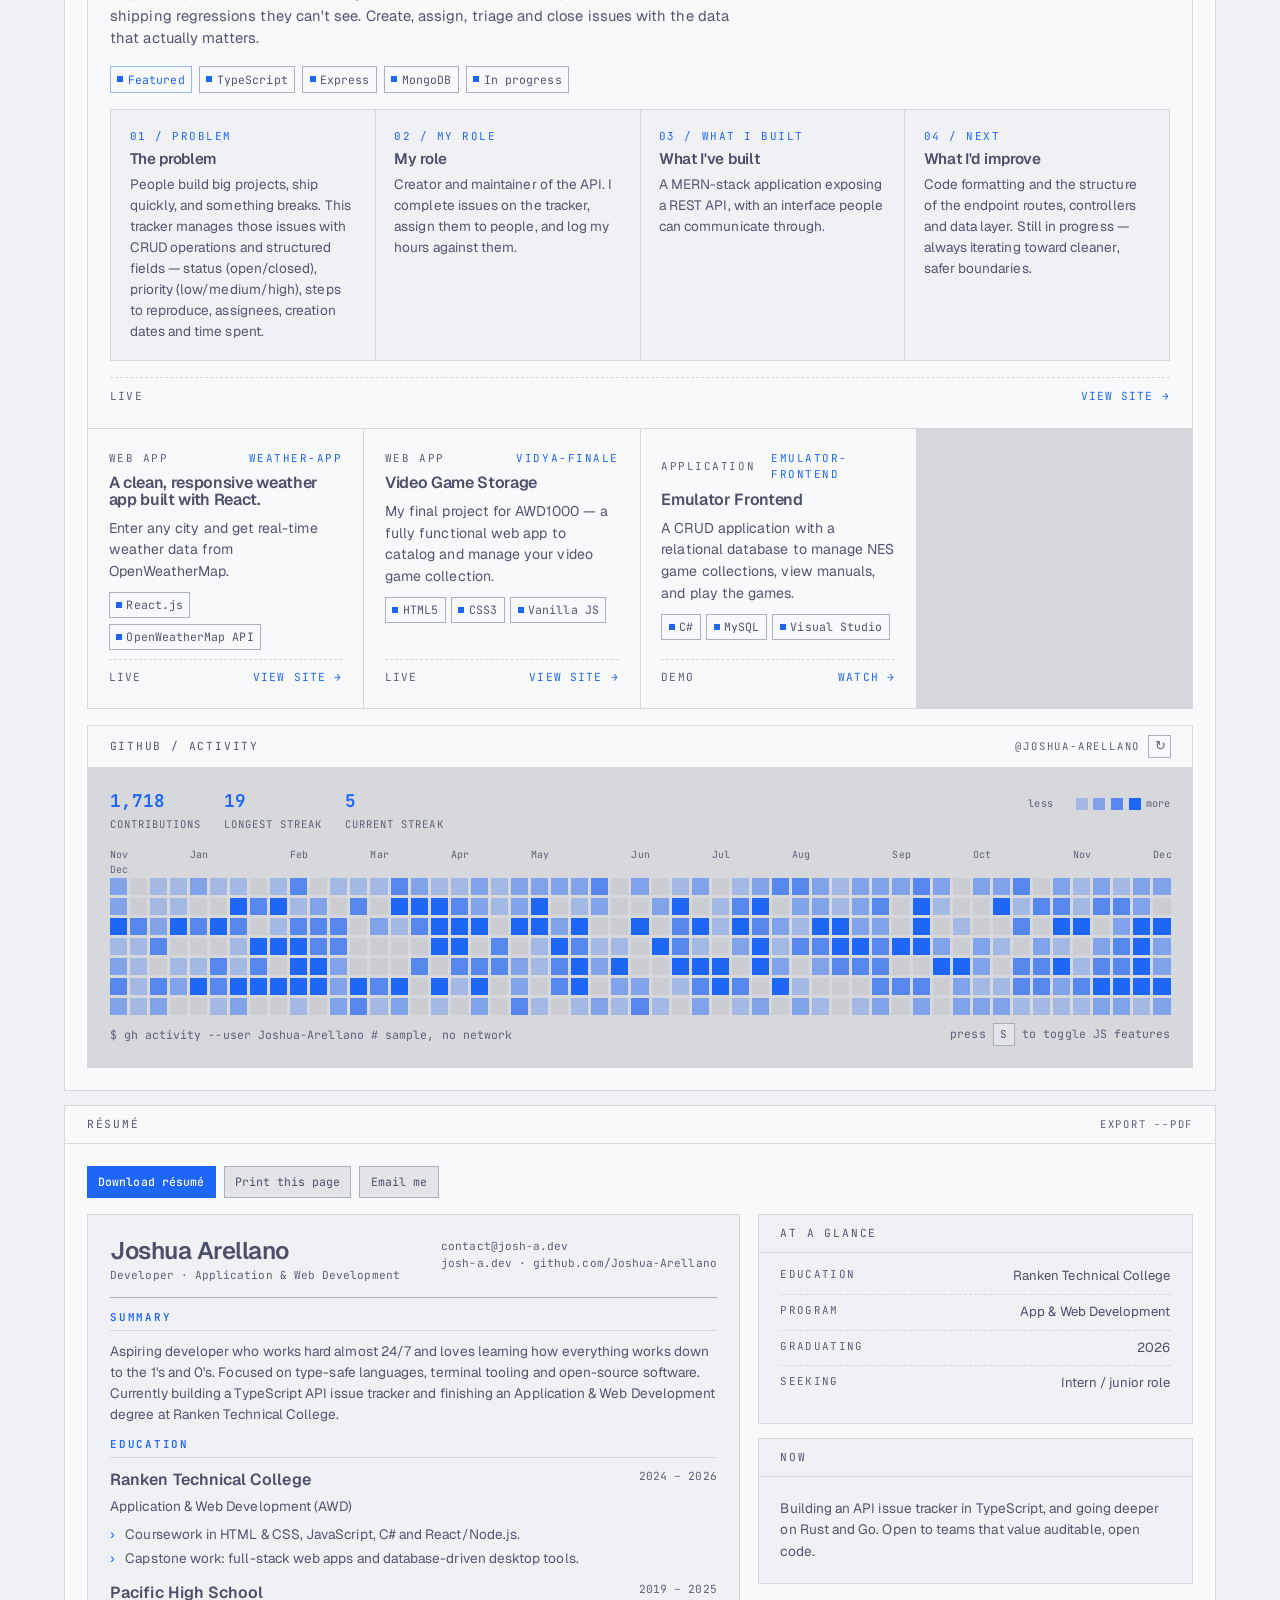
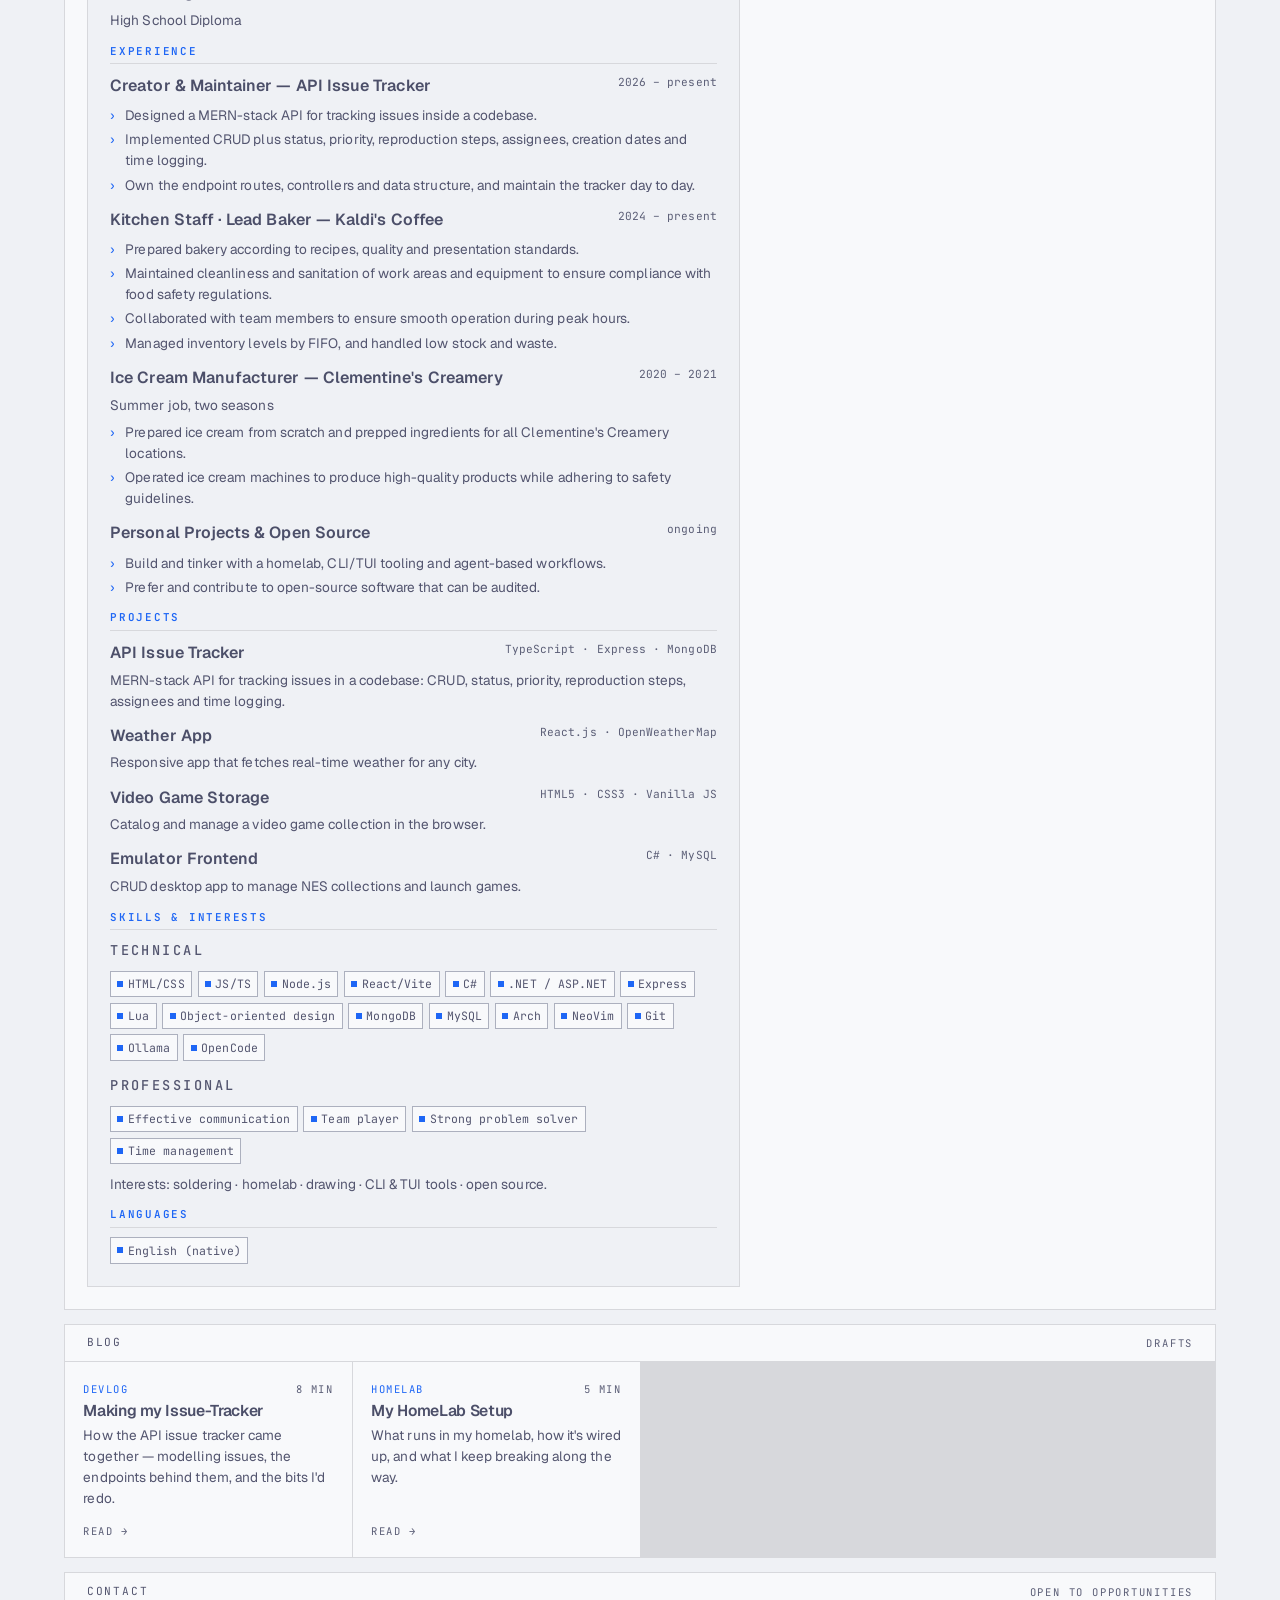
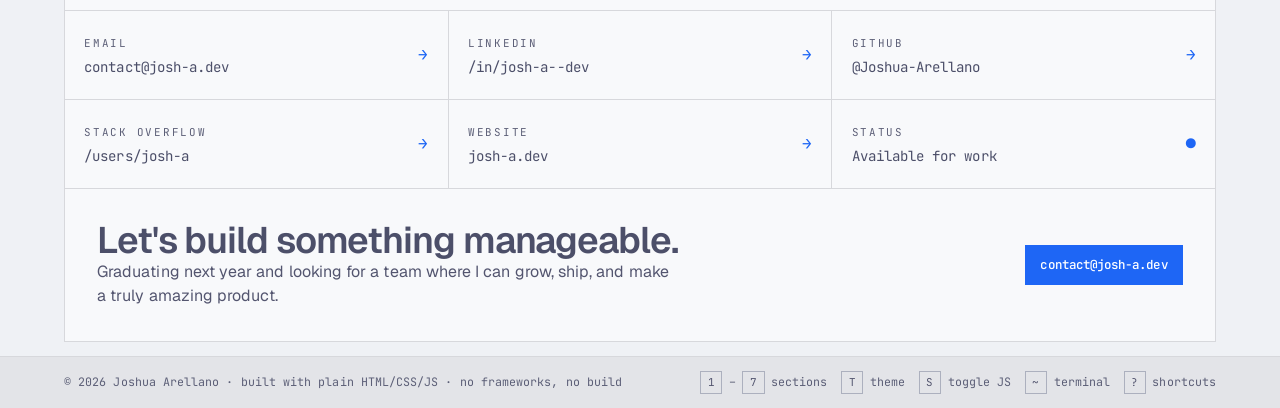
==== commit a9e7bc85: "fix(blog): sync the issue tracker card with the post The blog panel in `index.html` keeps its own co" ====
--- a/index.html
+++ b/index.html
@@ -977,7 +977,7 @@
           <div class="post-list js-reveal">
             <article class="post">
               <div class="pm">
-                <span class="accent">Devlog</span><span>6 min</span>
+                <span class="accent">Devlog</span><span>8 min</span>
               </div>
               <h3>
                 <a class="post-link" href="blog/making-my-issue-tracker.html"
@@ -985,8 +985,8 @@
                 >
               </h3>
               <p>
-                How the API issue tracker came together — modelling issues,
-                embedding comments and test cases, and the bits I'd redo.
+                How the API issue tracker came together — modelling issues, the
+                endpoints behind them, and the bits I'd redo.
               </p>
               <div class="pf">Read &rarr;</div>
             </article>
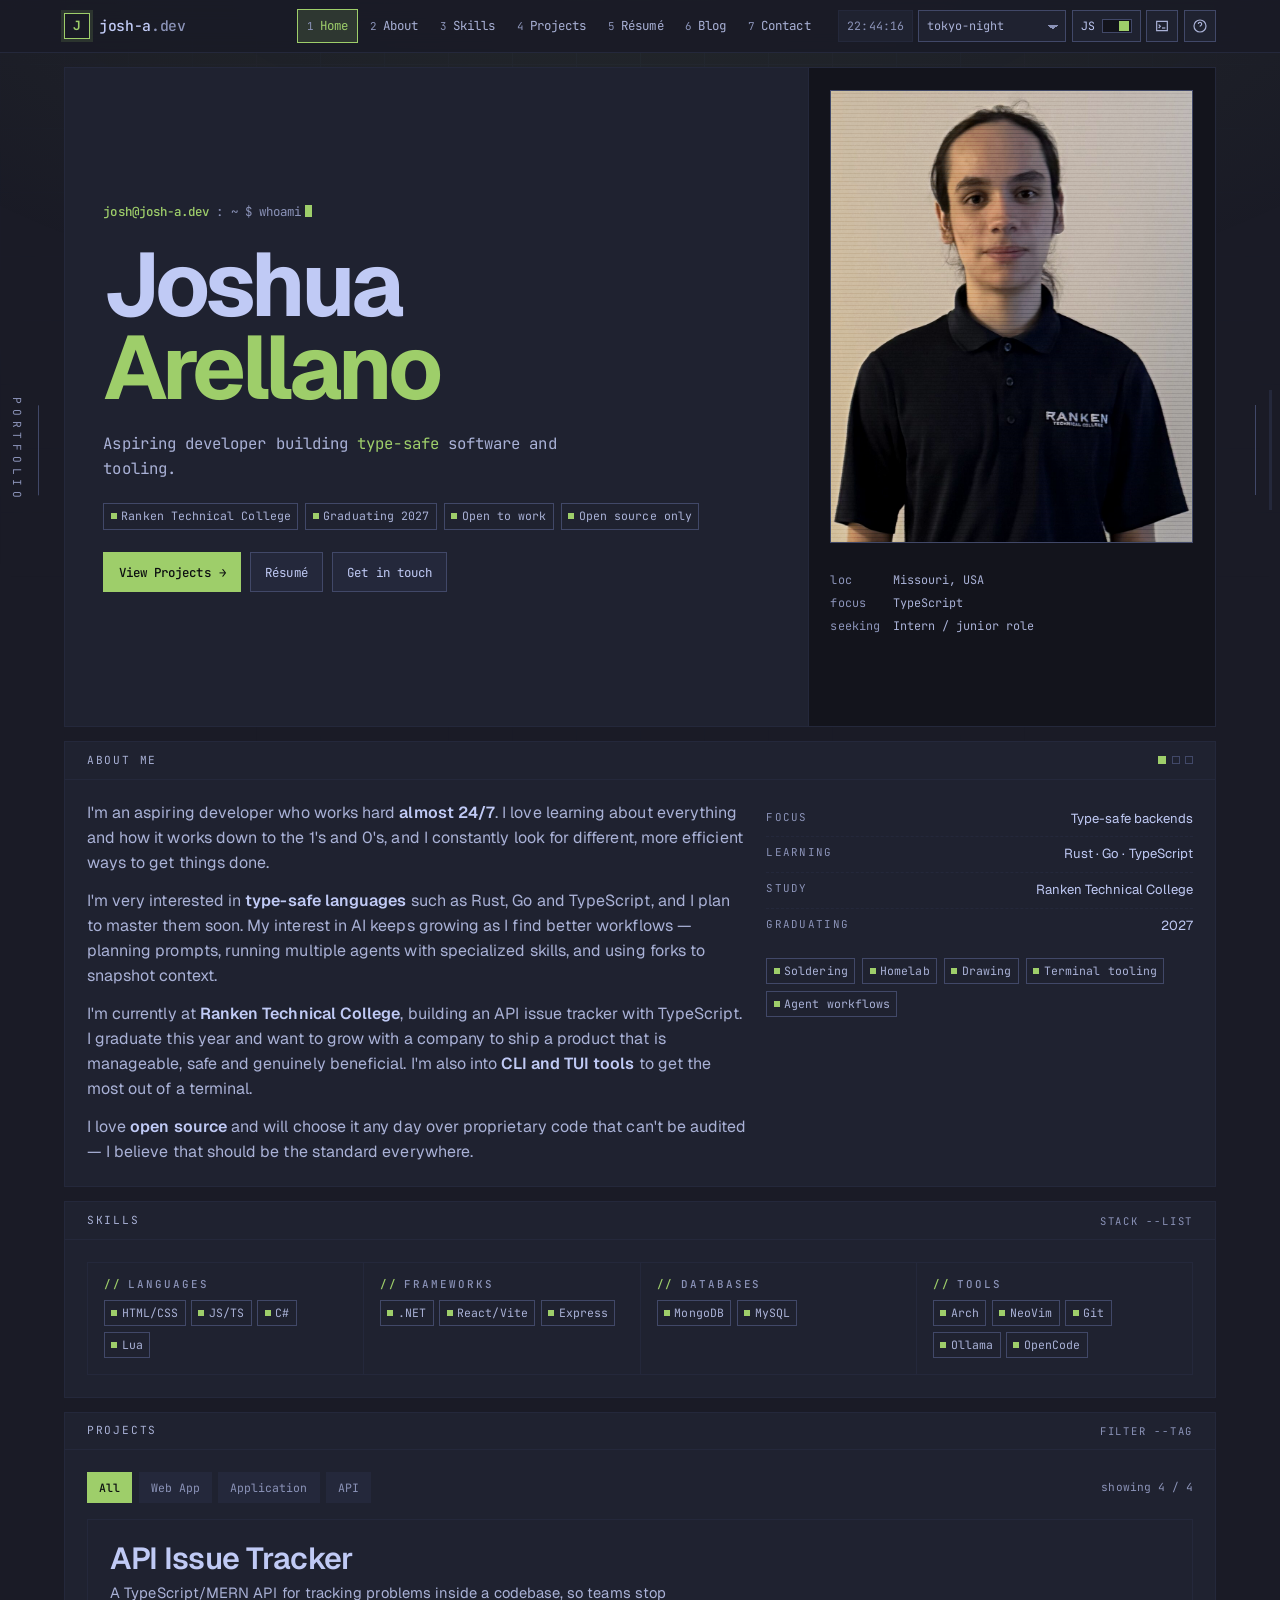
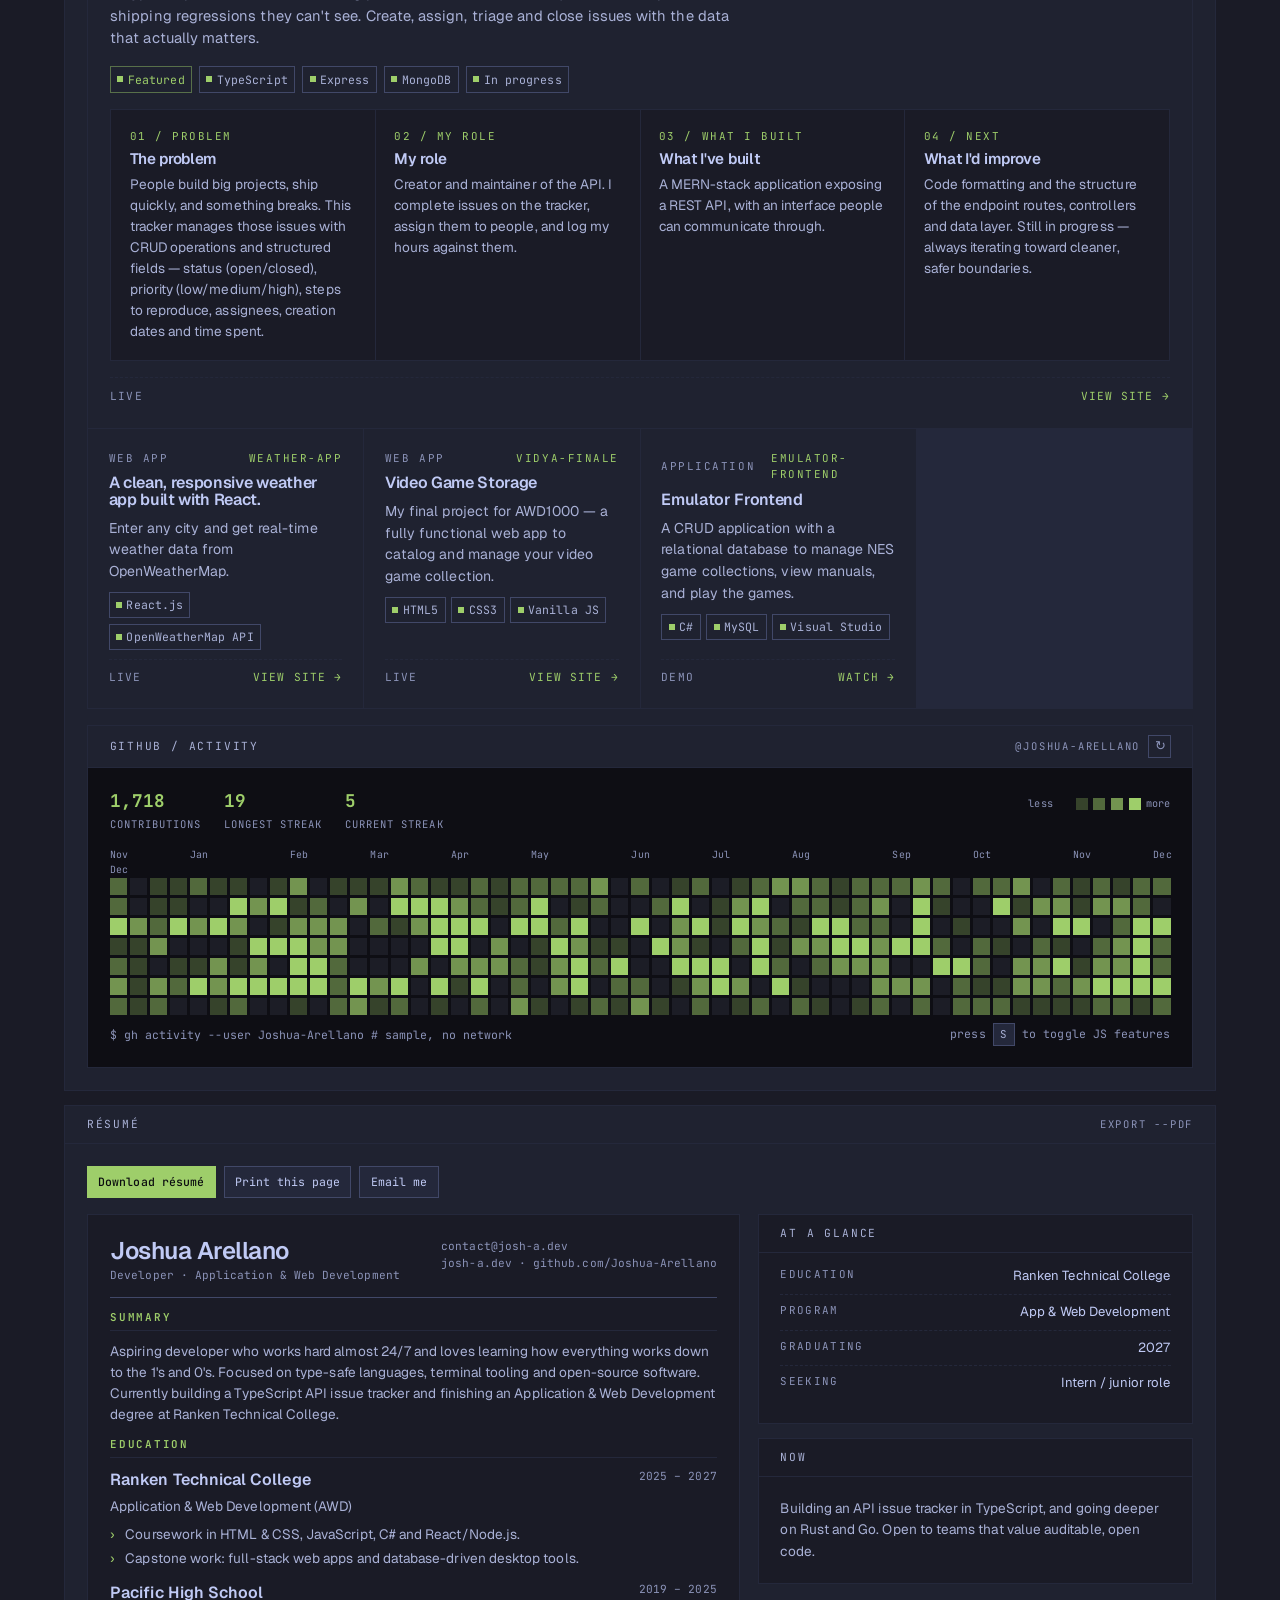
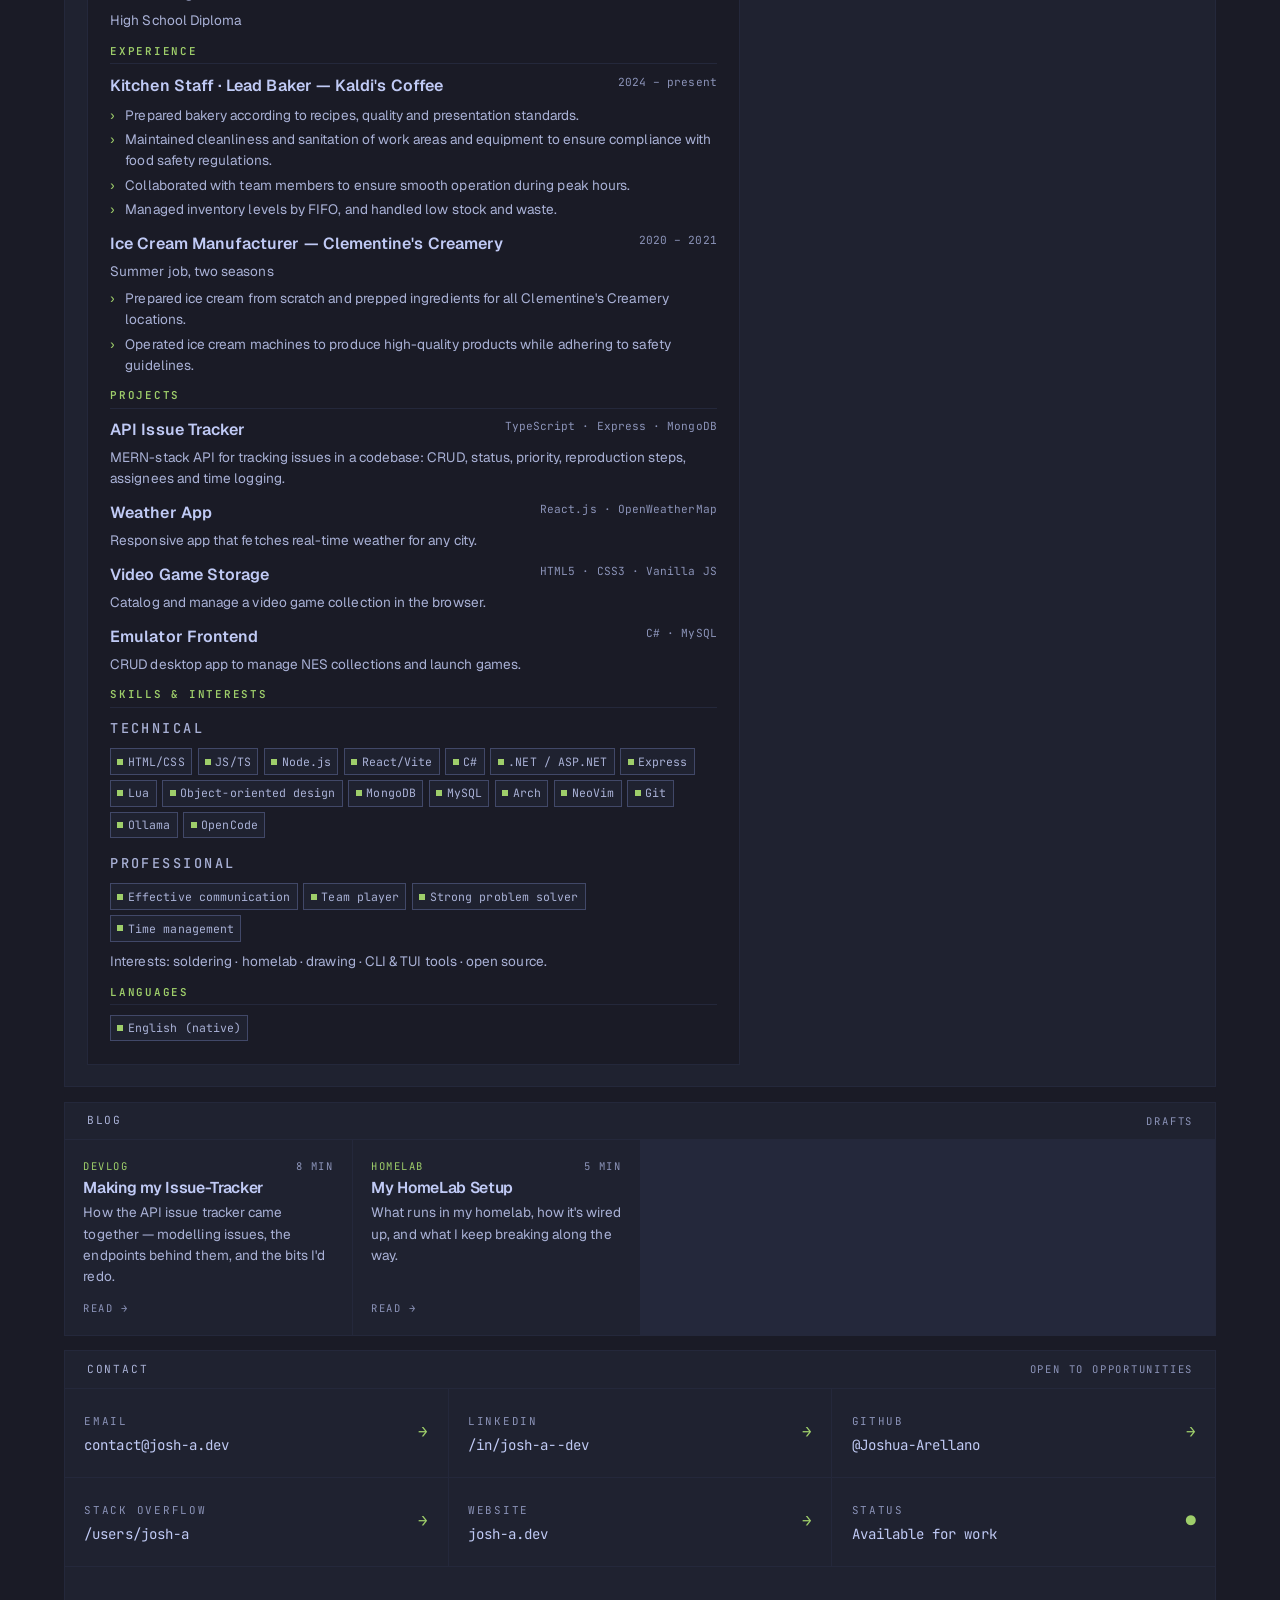
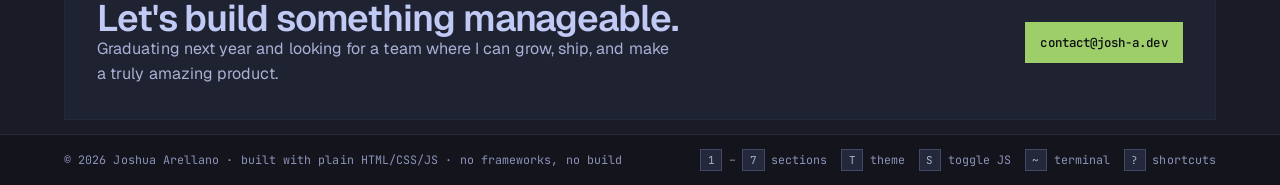
==== commit 6e6b8763: "various fixes: fixed dates, updated both resume's" ====
--- a/index.html
+++ b/index.html
@@ -97,7 +97,7 @@
             window.matchMedia &&
             matchMedia("(prefers-color-scheme: light)").matches
           )
-            root.setAttribute("data-theme", "catppuccin-latte");
+            root.setAttribute("data-theme", "tokyo-night");
           if (localStorage.getItem("josh-a.dev:js") === "0")
             root.setAttribute("data-js", "off");
         } catch (e) {
@@ -351,7 +351,7 @@
                   ><span class="v">Ranken Technical College</span>
                 </li>
                 <li>
-                  <span class="k">Graduating</span><span class="v">2026</span>
+                  <span class="k">Graduating</span><span class="v">2027</span>
                 </li>
               </ul>
               <ul class="statusrow" aria-label="Hobbies">
@@ -538,7 +538,7 @@
               <div class="foot">
                 <span>Live</span>
                 <a
-                  href="https://issue-tracker-410698782835.us-central1.run.app/"
+                  href="https://issue-tracker.josh-a.dev"
                   target="_blank"
                   rel="noopener noreferrer"
                   >View site &rarr;</a
@@ -739,11 +739,9 @@
                 <h4>Education</h4>
                 <div class="entry">
                   <div class="ehead">
-                    <b>Ranken Technical College</b><span>2024 – 2026</span>
+                    <b>Ranken Technical College</b><span>2025 – 2027</span>
                   </div>
-                  <p>
-                    Application &amp; Web Development (AWD)
-                  </p>
+                  <p>Application &amp; Web Development (AWD)</p>
                   <ul>
                     <li>
                       Coursework in HTML &amp; CSS, JavaScript, C# and
@@ -765,26 +763,6 @@
 
               <section class="rblock">
                 <h4>Experience</h4>
-                <div class="entry">
-                  <div class="ehead">
-                    <b>Creator &amp; Maintainer — API Issue Tracker</b
-                    ><span>2026 – present</span>
-                  </div>
-                  <ul>
-                    <li>
-                      Designed a MERN-stack API for tracking issues inside a
-                      codebase.
-                    </li>
-                    <li>
-                      Implemented CRUD plus status, priority, reproduction
-                      steps, assignees, creation dates and time logging.
-                    </li>
-                    <li>
-                      Own the endpoint routes, controllers and data structure,
-                      and maintain the tracker day to day.
-                    </li>
-                  </ul>
-                </div>
                 <div class="entry">
                   <div class="ehead">
                     <b>Kitchen Staff · Lead Baker — Kaldi's Coffee</b
@@ -827,22 +805,6 @@
                     </li>
                   </ul>
                 </div>
-                <div class="entry">
-                  <div class="ehead">
-                    <b>Personal Projects &amp; Open Source</b
-                    ><span>ongoing</span>
-                  </div>
-                  <ul>
-                    <li>
-                      Build and tinker with a homelab, CLI/TUI tooling and
-                      agent-based workflows.
-                    </li>
-                    <li>
-                      Prefer and contribute to open-source software that can be
-                      audited.
-                    </li>
-                  </ul>
-                </div>
               </section>
 
               <section class="rblock">
@@ -853,8 +815,9 @@
                     ><span>TypeScript · Express · MongoDB</span>
                   </div>
                   <p>
-                    MERN-stack API for tracking issues in a codebase: CRUD, status,
-                    priority, reproduction steps, assignees and time logging.
+                    MERN-stack API for tracking issues in a codebase: CRUD,
+                    status, priority, reproduction steps, assignees and time
+                    logging.
                   </p>
                 </div>
                 <div class="entry">
@@ -941,7 +904,7 @@
                     </li>
                     <li>
                       <span class="k">Graduating</span
-                      ><span class="v">2026</span>
+                      ><span class="v">2027</span>
                     </li>
                     <li>
                       <span class="k">Seeking</span
@@ -1048,9 +1011,7 @@
       <section class="panel" id="contact" aria-labelledby="contact-title">
         <div class="panel-hd">
           <span class="t" id="contact-title">Contact</span>
-          <span class="mono"
-            >open to opportunities</span
-          >
+          <span class="mono">open to opportunities</span>
         </div>
         <div class="panel-bd flush">
           <div class="cgrid js-reveal">
@@ -1059,7 +1020,8 @@
               href="mailto:contact@josh-a.dev"
               data-copy="contact@josh-a.dev"
             >
-              <span><span class="k">Email</span><br /><span class="v"
+              <span
+                ><span class="k">Email</span><br /><span class="v"
                   >contact@josh-a.dev</span
                 ></span
               >
@@ -1071,7 +1033,8 @@
               target="_blank"
               rel="noopener noreferrer"
             >
-              <span><span class="k">LinkedIn</span><br /><span class="v"
+              <span
+                ><span class="k">LinkedIn</span><br /><span class="v"
                   >/in/josh-a--dev</span
                 ></span
               >
@@ -1083,7 +1046,8 @@
               target="_blank"
               rel="noopener noreferrer"
             >
-              <span><span class="k">GitHub</span><br /><span class="v"
+              <span
+                ><span class="k">GitHub</span><br /><span class="v"
                   >@Joshua-Arellano</span
                 ></span
               >
@@ -1095,7 +1059,8 @@
               target="_blank"
               rel="noopener noreferrer"
             >
-              <span><span class="k">Stack Overflow</span><br /><span class="v"
+              <span
+                ><span class="k">Stack Overflow</span><br /><span class="v"
                   >/users/josh-a</span
                 ></span
               >
@@ -1107,14 +1072,16 @@
               target="_blank"
               rel="noopener noreferrer"
             >
-              <span><span class="k">Website</span><br /><span class="v"
+              <span
+                ><span class="k">Website</span><br /><span class="v"
                   >josh-a.dev</span
                 ></span
               >
               <span class="arrow" aria-hidden="true">&rarr;</span>
             </a>
             <div class="contact-link" aria-hidden="true">
-              <span><span class="k">Status</span><br /><span class="v accent"
+              <span
+                ><span class="k">Status</span><br /><span class="v accent"
                   >Available for work</span
                 ></span
               >
@@ -1140,11 +1107,13 @@
 
     <footer class="site">
       <div class="foot-inner">
-        <span>&copy; <span id="year">2026</span> Joshua Arellano &middot; built
+        <span
+          >&copy; <span id="year">2026</span> Joshua Arellano &middot; built
           with plain HTML/CSS/JS &middot; no frameworks, no build</span
         >
         <div class="keyhints" aria-label="Keyboard shortcuts">
-          <span><span class="kbd">1</span>&ndash;<span class="kbd">7</span>
+          <span
+            ><span class="kbd">1</span>&ndash;<span class="kbd">7</span>
             sections</span
           >
           <span><span class="kbd">T</span> theme</span>
@@ -1180,11 +1149,7 @@
       <div class="overlay-card">
         <div class="panel-hd">
           <span class="t">josh@josh-a.dev: ~</span>
-          <button
-            class="mono"
-            type="button"
-            data-close="terminal"
-          >
+          <button class="mono" type="button" data-close="terminal">
             esc &#10005;
           </button>
         </div>
@@ -1215,11 +1180,7 @@
       <div class="overlay-card narrow">
         <div class="panel-hd">
           <span class="t" id="keys-title">Keyboard shortcuts</span>
-          <button
-            class="mono"
-            type="button"
-            data-close="keys"
-          >
+          <button class="mono" type="button" data-close="keys">
             esc &#10005;
           </button>
         </div>
